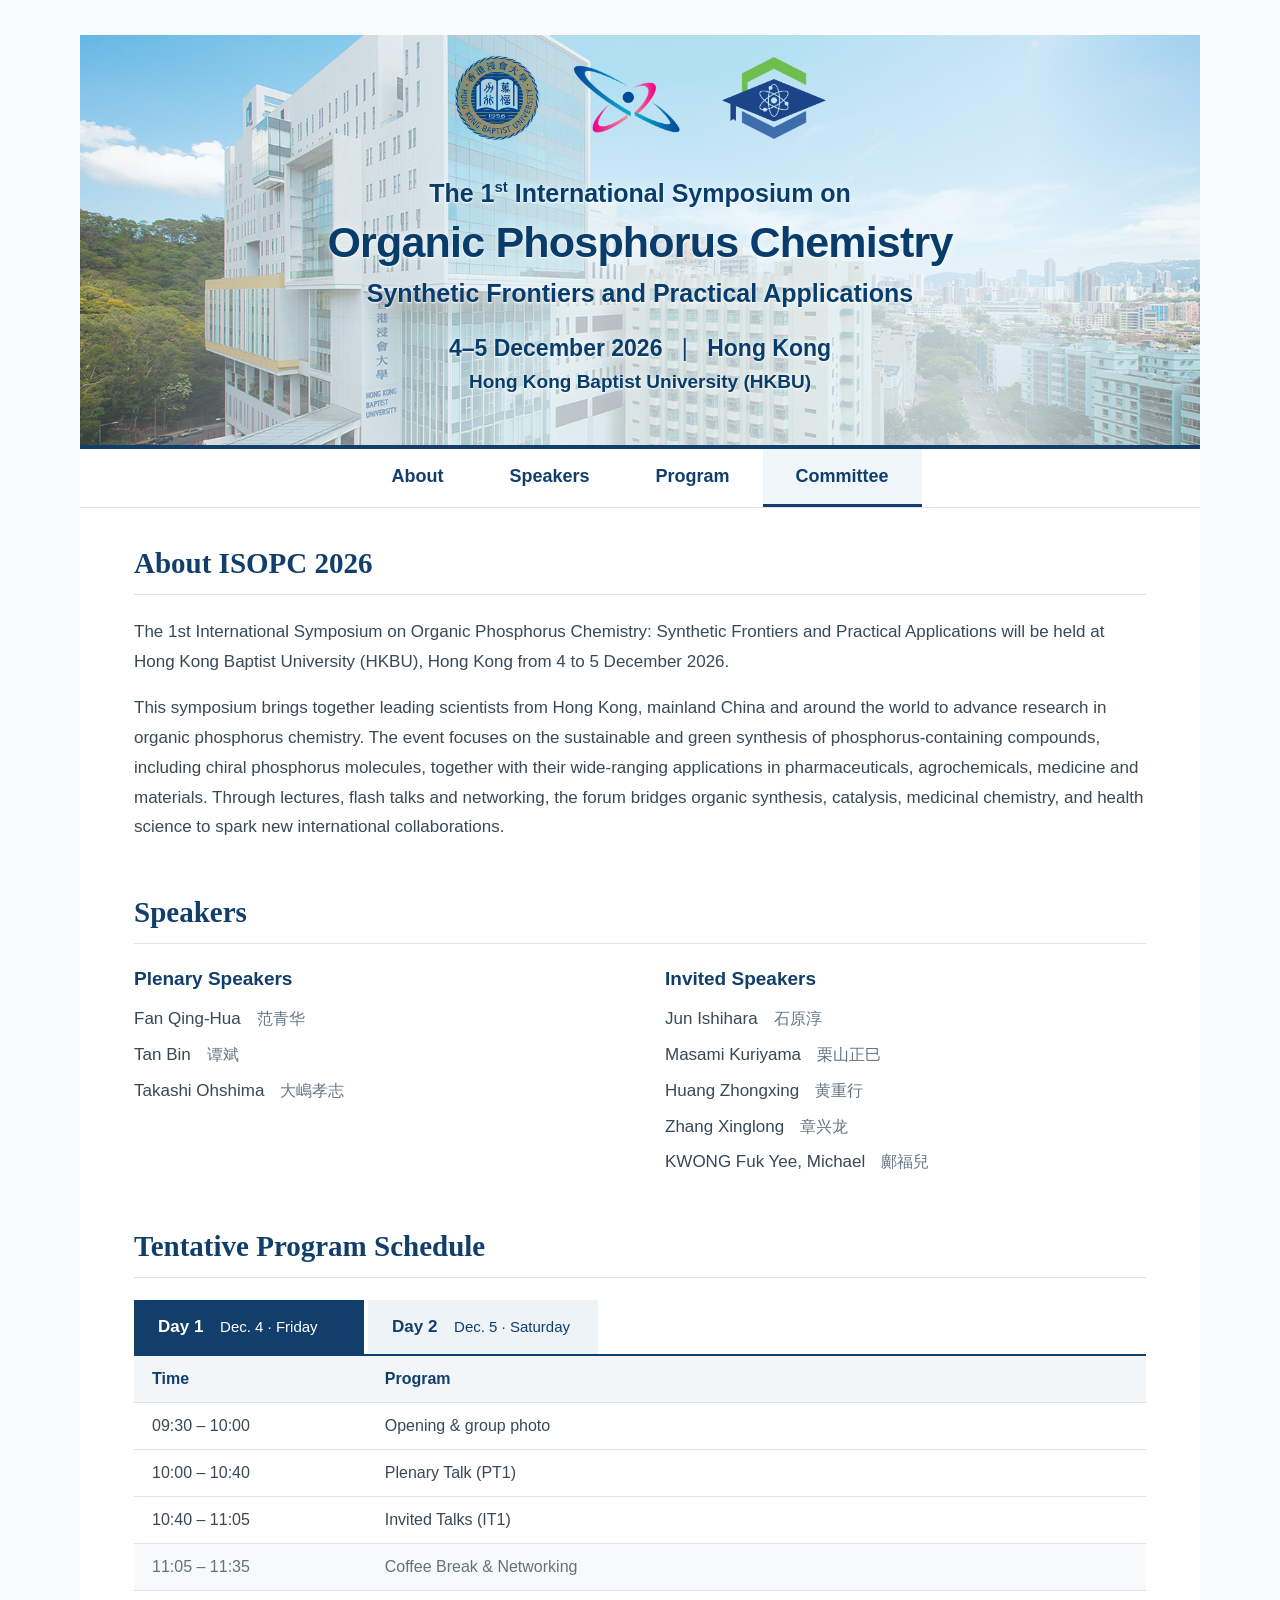
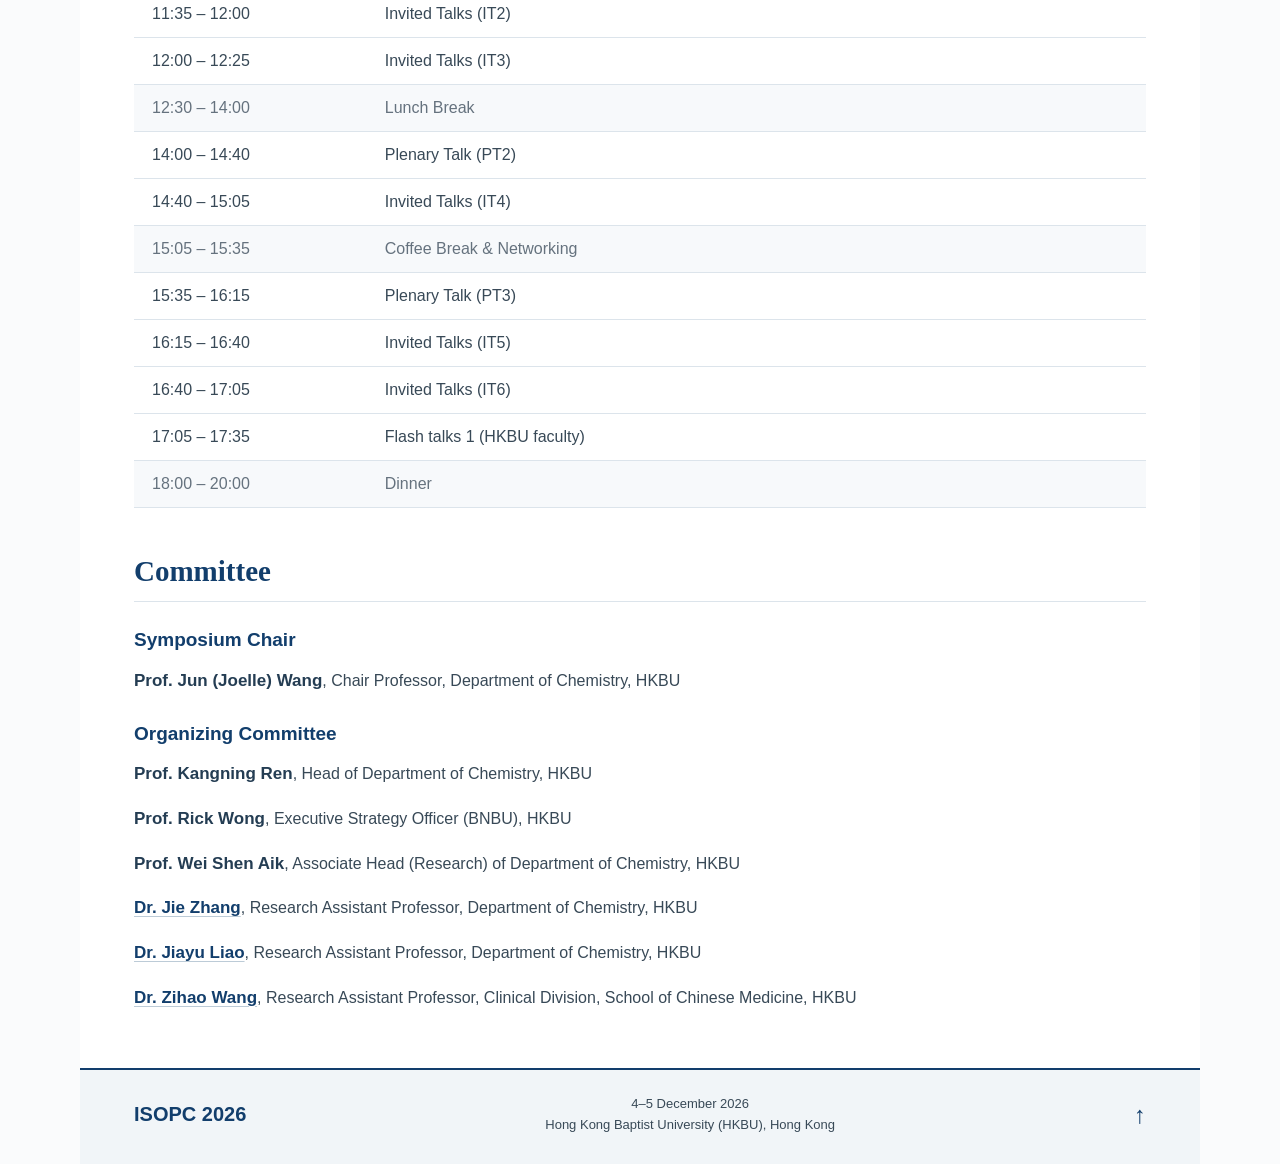
==== index.html @ 83abe743 "Standardize committee names to given-name-first order" ====
<!doctype html>
<html lang="en"><head><meta charset="utf-8"><meta name="viewport" content="width=device-width, initial-scale=1">
<title>ISOPC 2026 | Organic Phosphorus Chemistry</title>
<meta name="description" content="The 1st International Symposium on Organic Phosphorus Chemistry: Synthetic Frontiers and Practical Applications. 4–5 December 2026, Hong Kong Baptist University.">
<link rel="stylesheet" href="styles.css"><script src="script.js" defer></script></head>
<body><a class="skip" href="#main">Skip to content</a>
<header class="conference-header" id="top">
<div class="banner" aria-labelledby="conference-title">
<div class="banner-logos">
<a class="emblem" href="https://www.hkbu.edu.hk/" aria-label="Hong Kong Baptist University"><img src="hkbu-emblem.jpg" alt="Hong Kong Baptist University emblem" width="500" height="400"></a>
<a class="faculty-logo" href="https://www.fst.hkbu.edu.hk/"><img src="fst-logo.png" alt="Faculty of Science and Technology" width="1240" height="264"></a>
<a class="chemistry-logo" href="https://chem.hkbu.edu.hk/"><img src="chemistry-logo.png" alt="Department of Chemistry" width="1903" height="533"></a>
</div>
<div class="banner-copy"><p class="intro-title">The 1<sup>st</sup> International Symposium on</p>
<h1 id="conference-title">Organic Phosphorus Chemistry</h1>
<p class="subtitle">Synthetic Frontiers and Practical Applications</p>
<p class="banner-date">4–5 December 2026 <span aria-hidden="true">|</span> Hong Kong</p>
<p class="banner-venue">Hong Kong Baptist University (HKBU)</p></div>
</div>
<nav aria-label="Main navigation"><a href="#about" class="active">About</a><a href="#speakers">Speakers</a><a href="#program">Program</a><a href="#committee">Committee</a></nav>
</header><main id="main"><section class="section wrap about" id="about" aria-labelledby="about-title"><div class="section-heading"><h2 id="about-title">About ISOPC 2026</h2></div><div class="about-copy"><p>The 1st International Symposium on Organic Phosphorus Chemistry: Synthetic Frontiers and Practical Applications will be held at Hong Kong Baptist University (HKBU), Hong Kong from 4 to 5 December 2026.</p><p>This symposium brings together leading scientists from Hong Kong, mainland China and around the world to advance research in organic phosphorus chemistry. The event focuses on the sustainable and green synthesis of phosphorus-containing compounds, including chiral phosphorus molecules, together with their wide-ranging applications in pharmaceuticals, agrochemicals, medicine and materials. Through lectures, flash talks and networking, the forum bridges organic synthesis, catalysis, medicinal chemistry, and health science to spark new international collaborations.</p></div></section>
<div class="speakers-band"><section class="section wrap" id="speakers" aria-labelledby="speakers-title"><div class="section-heading"><h2 id="speakers-title">Speakers</h2></div><div class="speaker-groups"><div><h3>Plenary Speakers</h3><ul class="people"><li><span>Fan Qing-Hua</span><span lang="zh">范青华</span></li><li><span>Tan Bin</span><span lang="zh">谭斌</span></li><li><span>Takashi Ohshima</span><span lang="zh">大嶋孝志</span></li></ul></div><div><h3>Invited Speakers</h3><ul class="people"><li><span>Jun Ishihara</span><span lang="zh">石原淳</span></li><li><span>Masami Kuriyama</span><span lang="zh">栗山正巳</span></li><li><span>Huang Zhongxing</span><span lang="zh">黄重行</span></li><li><span>Zhang Xinglong</span><span lang="zh">章兴龙</span></li><li><span>KWONG Fuk Yee, Michael</span><span lang="zh">鄺福兒</span></li></ul></div></div></section></div>
<section class="section wrap program" id="program" aria-labelledby="program-title"><div class="section-heading"><h2 id="program-title">Tentative Program Schedule</h2></div><div class="schedule"><div class="day-tabs" role="tablist" aria-label="Program day"><button id="tab-day1" role="tab" aria-selected="true" aria-controls="day1" tabindex="0">Day 1 <span>Dec. 4 · Friday</span></button><button id="tab-day2" role="tab" aria-selected="false" aria-controls="day2" tabindex="-1">Day 2 <span>Dec. 5 · Saturday</span></button></div><div id="day1" class="day-panel" role="tabpanel" aria-labelledby="tab-day1" tabindex="0"><h3 class="print-day">Dec. 4 (Friday) Day 1</h3><table><caption class="sr-only">Dec. 4 (Friday) Day 1</caption><thead><tr><th scope="col">Time</th><th scope="col">Program</th></tr></thead><tbody><tr class=""><td>09:30 – 10:00</td><td>Opening &amp; group photo</td></tr><tr class=""><td>10:00 – 10:40</td><td>Plenary Talk (PT1)</td></tr><tr class=""><td>10:40 – 11:05</td><td>Invited Talks (IT1)</td></tr><tr class="break-row"><td>11:05 – 11:35</td><td>Coffee Break &amp; Networking</td></tr><tr class=""><td>11:35 – 12:00</td><td>Invited Talks (IT2)</td></tr><tr class=""><td>12:00 – 12:25</td><td>Invited Talks (IT3)</td></tr><tr class="break-row"><td>12:30 – 14:00</td><td>Lunch Break</td></tr><tr class=""><td>14:00 – 14:40</td><td>Plenary Talk (PT2)</td></tr><tr class=""><td>14:40 – 15:05</td><td>Invited Talks (IT4)</td></tr><tr class="break-row"><td>15:05 – 15:35</td><td>Coffee Break &amp; Networking</td></tr><tr class=""><td>15:35 – 16:15</td><td>Plenary Talk (PT3)</td></tr><tr class=""><td>16:15 – 16:40</td><td>Invited Talks (IT5)</td></tr><tr class=""><td>16:40 – 17:05</td><td>Invited Talks (IT6)</td></tr><tr class=""><td>17:05 – 17:35</td><td>Flash talks 1 (HKBU faculty)</td></tr><tr class="break-row"><td>18:00 – 20:00</td><td>Dinner</td></tr></tbody></table></div><div id="day2" class="day-panel" role="tabpanel" aria-labelledby="tab-day2" tabindex="0" hidden><h3 class="print-day">Dec. 5 (Saturday) Day 2</h3><table><caption class="sr-only">Dec. 5 (Saturday) Day 2</caption><thead><tr><th scope="col">Time</th><th scope="col">Program</th></tr></thead><tbody><tr class=""><td>09:30 – 10:10</td><td>Plenary Talk (PT4)</td></tr><tr class=""><td>10:10 – 10:50</td><td>Plenary Talk (PT5)</td></tr><tr class="break-row"><td>10:50 – 11:20</td><td>Coffee Break &amp; Networking</td></tr><tr class=""><td>11:20 – 11:45</td><td>Invited Talks (IT7)</td></tr><tr class=""><td>11:45 – 12:15</td><td>Flash talks 2 (HKBU Postdoc and RPG students)</td></tr><tr class="break-row"><td>12:30 – 14:00</td><td>Lunch Break</td></tr><tr class="break-row"><td>15:00 – 18:00</td><td>Sei Kung Excursion</td></tr><tr class="break-row"><td>18:00 – 20:00</td><td>Dinner</td></tr></tbody></table></div></div></section>
<section class="section wrap committee" id="committee" aria-labelledby="committee-title"><div class="section-heading"><h2 id="committee-title">Committee</h2></div><div class="committee-content"><h3>Symposium Chair</h3><div class="chair"><h4>Prof. Jun (Joelle) Wang</h4><p>Chair Professor, Department of Chemistry, HKBU</p></div><h3>Organizing Committee</h3><ul class="committee-list"><li><h4>Prof. Kangning Ren</h4><p>Head of Department of Chemistry, HKBU</p></li><li><h4>Prof. Rick Wong</h4><p>Executive Strategy Officer (BNBU), HKBU</p></li><li><h4>Prof. Wei Shen Aik</h4><p>Associate Head (Research) of Department of Chemistry, HKBU</p></li><li><h4><a href="https://chem.hkbu.edu.hk/people/faculty">Dr. Jie Zhang</a></h4><p>Research Assistant Professor, Department of Chemistry, HKBU</p></li>
<li><h4><a href="https://chem.hkbu.edu.hk/jiayu">Dr. Jiayu Liao</a></h4><p>Research Assistant Professor, Department of Chemistry, HKBU</p></li>
<li><h4><a href="https://scholars.hkbu.edu.hk/en/persons/zihao-wang/">Dr. Zihao Wang</a></h4><p>Research Assistant Professor, Clinical Division, School of Chinese Medicine, HKBU</p></li></ul></div></section></main>
<footer><div class="wrap footer-inner"><a href="#top">ISOPC <span>2026</span></a><p>4–5 December 2026<br>Hong Kong Baptist University (HKBU), Hong Kong</p><a class="back-top" href="#top" aria-label="Back to top">↑</a></div></footer></body></html>
---- styles.css ----
:root{--navy:#123e6c;--blue:#1e547e;--ink:#384957;--line:#dce4eb;--pale:#f1f6fa}*{box-sizing:border-box}html{scroll-behavior:smooth;scroll-padding-top:25px}body{margin:35px auto 0;max-width:1120px;background:#fafbfc;color:var(--ink);font:17px/1.75 Arial,"Helvetica Neue","PingFang SC",sans-serif}a{color:var(--navy);text-decoration:none}a:hover{text-decoration:underline}a:focus-visible,button:focus-visible{outline:3px solid #c29437;outline-offset:5px}.skip{position:absolute;left:20px;top:-80px;background:white;padding:10px;z-index:5}.skip:focus{top:10px}.conference-header{background:white}.banner{position:relative;isolation:isolate;min-height:410px;overflow:hidden;background:#a7cfe6 url('hkbu-banner-background.png') center 36%/cover no-repeat}.banner:before{content:"";position:absolute;inset:0;z-index:-1;background:linear-gradient(90deg,rgba(233,246,253,.18),rgba(236,247,252,.75) 42%,rgba(233,246,253,.78) 85%,rgba(233,246,253,.4))}.banner-logos{display:flex;align-items:center;justify-content:center;gap:38px;min-height:112px;width:max-content;max-width:95%;margin:0 auto;background:rgba(255,255,255,.9);padding:8px 34px 8px 15px}.banner-logos a{display:block}.banner-logos img{display:block;width:100%;height:auto}.emblem{width:112px}.emblem img{mix-blend-mode:multiply}.faculty-logo{width:273px}.chemistry-logo{width:244px}.banner-copy{text-align:center;padding:30px 24px 26px;color:#073c6b;text-shadow:0 1px 2px #fff,0 0 12px rgba(255,255,255,.75)}.intro-title{font-size:25px;font-weight:600;line-height:1.3;margin:0 0 7px}h1{font-size:43px;line-height:1.18;letter-spacing:-.8px;margin:0 0 10px;font-weight:750}.subtitle{font-size:25px;font-weight:600;line-height:1.3;margin:0 0 22px}.banner-date{font-size:23px;font-weight:700;margin:0;line-height:1.4}.banner-date span{padding:0 13px;font-weight:400}.banner-venue{font-size:19px;font-weight:600;margin:5px 0 0;line-height:1.4}nav{display:flex;justify-content:center;border-top:4px solid var(--navy);border-bottom:1px solid var(--line);gap:0;padding:0 25px}nav a{padding:15px 33px;font-size:18px;font-weight:600;line-height:1.4;border-bottom:3px solid transparent}nav a.active{color:#123e6c;border-bottom-color:#123e6c;background:#f1f6fa}nav a:hover{background:#f1f6fa;text-decoration:none}main{background:#fff;padding:2px 54px 40px}.section{padding-top:35px;scroll-margin-top:15px}.section+.section,.speakers-band+.section{margin-top:10px}h2{font-family:Georgia,"Times New Roman",serif;color:var(--navy);font-size:29px;font-weight:600;line-height:1.3;margin:0 0 22px;padding-bottom:11px;border-bottom:1px solid var(--line)}h3{color:var(--navy);font-size:19px;line-height:1.4;margin:21px 0 12px}p{margin:0 0 17px}.about-copy p{text-align:left}.speaker-groups{display:grid;grid-template-columns:1fr 1fr;gap:50px}.speaker-groups h3{margin-top:0}.people{padding:0;margin:0;list-style:none}.people li{display:flex;gap:16px;align-items:baseline;margin-bottom:6px}.people [lang=zh]{color:#657787;font-size:16px}.day-tabs{display:flex;border-bottom:2px solid var(--navy);gap:4px;margin-top:4px}.day-tabs button{font:inherit;cursor:pointer;color:var(--navy);border:0;background:#eef3f7;padding:12px 24px;font-weight:700;min-width:230px;text-align:left}.day-tabs button span{font-size:15px;font-weight:400;margin-left:12px}.day-tabs button[aria-selected=true]{color:white;background:var(--navy)}table{width:100%;border-collapse:collapse;line-height:1.5;font-size:16px}th{text-align:left;color:var(--navy);background:#f2f6f9;font-weight:600}th,td{padding:11px 18px;border-bottom:1px solid var(--line);vertical-align:top}td:first-child,th:first-child{width:23%;white-space:nowrap;font-variant-numeric:tabular-nums}.break-row{background:#f7f9fb;color:#65727e}.print-day{display:none}.committee-content h3{margin-top:25px}.committee-list{list-style:none;padding:0;margin:0}.committee-list li,.chair{margin-bottom:15px}h4{display:inline;font-size:17px;color:#243d53;font-weight:700;margin:0}.committee-list p,.chair p{display:inline;margin:0;font-size:16px}.committee-list p:before,.chair p:before{content:", "}.committee-list h4 a{text-decoration:underline;text-decoration-color:#bccbd7;text-underline-offset:3px}footer{border-top:2px solid var(--navy);background:#f1f5f8;padding:24px 54px 28px}.footer-inner{display:flex;justify-content:space-between;align-items:center;gap:20px}.footer-inner>a:first-child{font-size:20px;font-weight:700}.footer-inner p{font-size:13px;line-height:1.6;margin:0;text-align:center}.back-top{font-size:24px}.sr-only{position:absolute;width:1px;height:1px;margin:-1px;overflow:hidden;clip:rect(0,0,0,0);white-space:nowrap}[hidden]{display:none!important}
@media(max-width:850px){body{margin:0 auto}.banner{min-height:380px}.banner-logos{gap:22px;padding:8px 22px;min-height:90px}.emblem{width:90px}.faculty-logo{width:225px}.chemistry-logo{width:195px}.intro-title{font-size:22px}h1{font-size:36px}.subtitle{font-size:22px}main{padding:2px 30px 35px}.speaker-groups{gap:25px}nav a{padding:15px 23px}.people li{gap:10px}.committee-list p,.chair p{display:block}.committee-list p:before,.chair p:before{content:none}}
@media(max-width:540px){body{font-size:16px}.banner{min-height:405px;background-position:36% 36%}.banner:before{background:rgba(233,246,253,.72)}.banner-logos{max-width:100%;width:100%;gap:15px;min-height:82px;padding:6px 14px}.emblem{width:74px;flex-shrink:0}.faculty-logo{width:142px}.chemistry-logo{width:125px}.banner-copy{padding:26px 20px}.intro-title{font-size:18px;max-width:290px;margin:0 auto 12px}h1{font-size:33px;letter-spacing:-.6px;margin-bottom:13px}.subtitle{font-size:19px;margin-bottom:22px;line-height:1.4}.banner-date{font-size:18px}.banner-date span{padding:0 5px}.banner-venue{font-size:15px;margin-top:8px}nav{padding:0;justify-content:space-around}nav a{font-size:14px;padding:14px 8px}main{padding:0 22px 28px}.section{padding-top:28px}h2{font-size:25px;margin-bottom:18px}h3{font-size:18px}.speaker-groups{display:block}.speaker-groups>div+div{margin-top:24px}.people li{gap:14px}.day-tabs button{min-width:0;width:50%;padding:10px 13px}.day-tabs button span{display:block;margin:2px 0 0;font-size:13px}th,td{padding:10px 9px}table{font-size:14px}td:first-child,th:first-child{width:36%;font-size:13px}.committee-list p,.chair p{font-size:15px}.committee-list li{margin-bottom:17px}footer{padding:22px}.footer-inner{flex-wrap:wrap;gap:10px}.footer-inner p{order:3;width:100%;text-align:left}}
@media(prefers-reduced-motion:reduce){html{scroll-behavior:auto}}@media print{body{margin:0;max-width:none;background:white;font-size:11pt}nav,.day-tabs,.back-top{display:none}.banner{min-height:250px;print-color-adjust:exact;-webkit-print-color-adjust:exact}.banner-logos{min-height:70px}main{padding:0}.section{break-inside:avoid}.program{break-inside:auto}.day-panel[hidden]{display:block!important}.print-day{display:block}tr{break-inside:avoid}h1{font-size:30px}.banner-copy{padding:15px}.subtitle{margin-bottom:12px}footer{padding:10px}}
/* Keep the official emblem image intact while masking its surrounding canvas. */
.emblem img{clip-path:circle(31% at 50% 50%)}
/* Compact symbol-only presentation; original official asset files are preserved. */
.banner-logos{background:none;gap:34px;min-height:112px;max-width:100%;padding:20px 20px 6px;align-items:center}
.banner-logos a{position:relative;overflow:hidden;flex:none;height:86px}
.banner-logos img{position:absolute;max-width:none;display:block}
.banner-logos .emblem{width:86px}
.banner-logos .emblem img{width:152px;height:auto;left:-33px;top:-18px;clip-path:circle(31% at 50% 50%);mix-blend-mode:multiply}
.banner-logos .faculty-logo{width:114px}
.banner-logos .faculty-logo img{height:92px;width:auto;left:0;top:-4px}
.banner-logos .chemistry-logo{width:104px}
.banner-logos .chemistry-logo img{height:82px;width:auto;left:0;top:2px}
@media(max-width:540px){.banner-logos{width:max-content;gap:25px;min-height:101px;padding:14px 12px 0}.banner-logos a{height:76px}.banner-logos .emblem{width:76px}.banner-logos .emblem img{width:135px;left:-29.5px;top:-16px}.banner-logos .faculty-logo{width:101px}.banner-logos .faculty-logo img{height:81px;top:-3px}.banner-logos .chemistry-logo{width:92px}.banner-logos .chemistry-logo img{height:73px;top:1px}}

.intro-title sup{font-size:.6em;line-height:0;vertical-align:super;position:relative;top:-.04em}
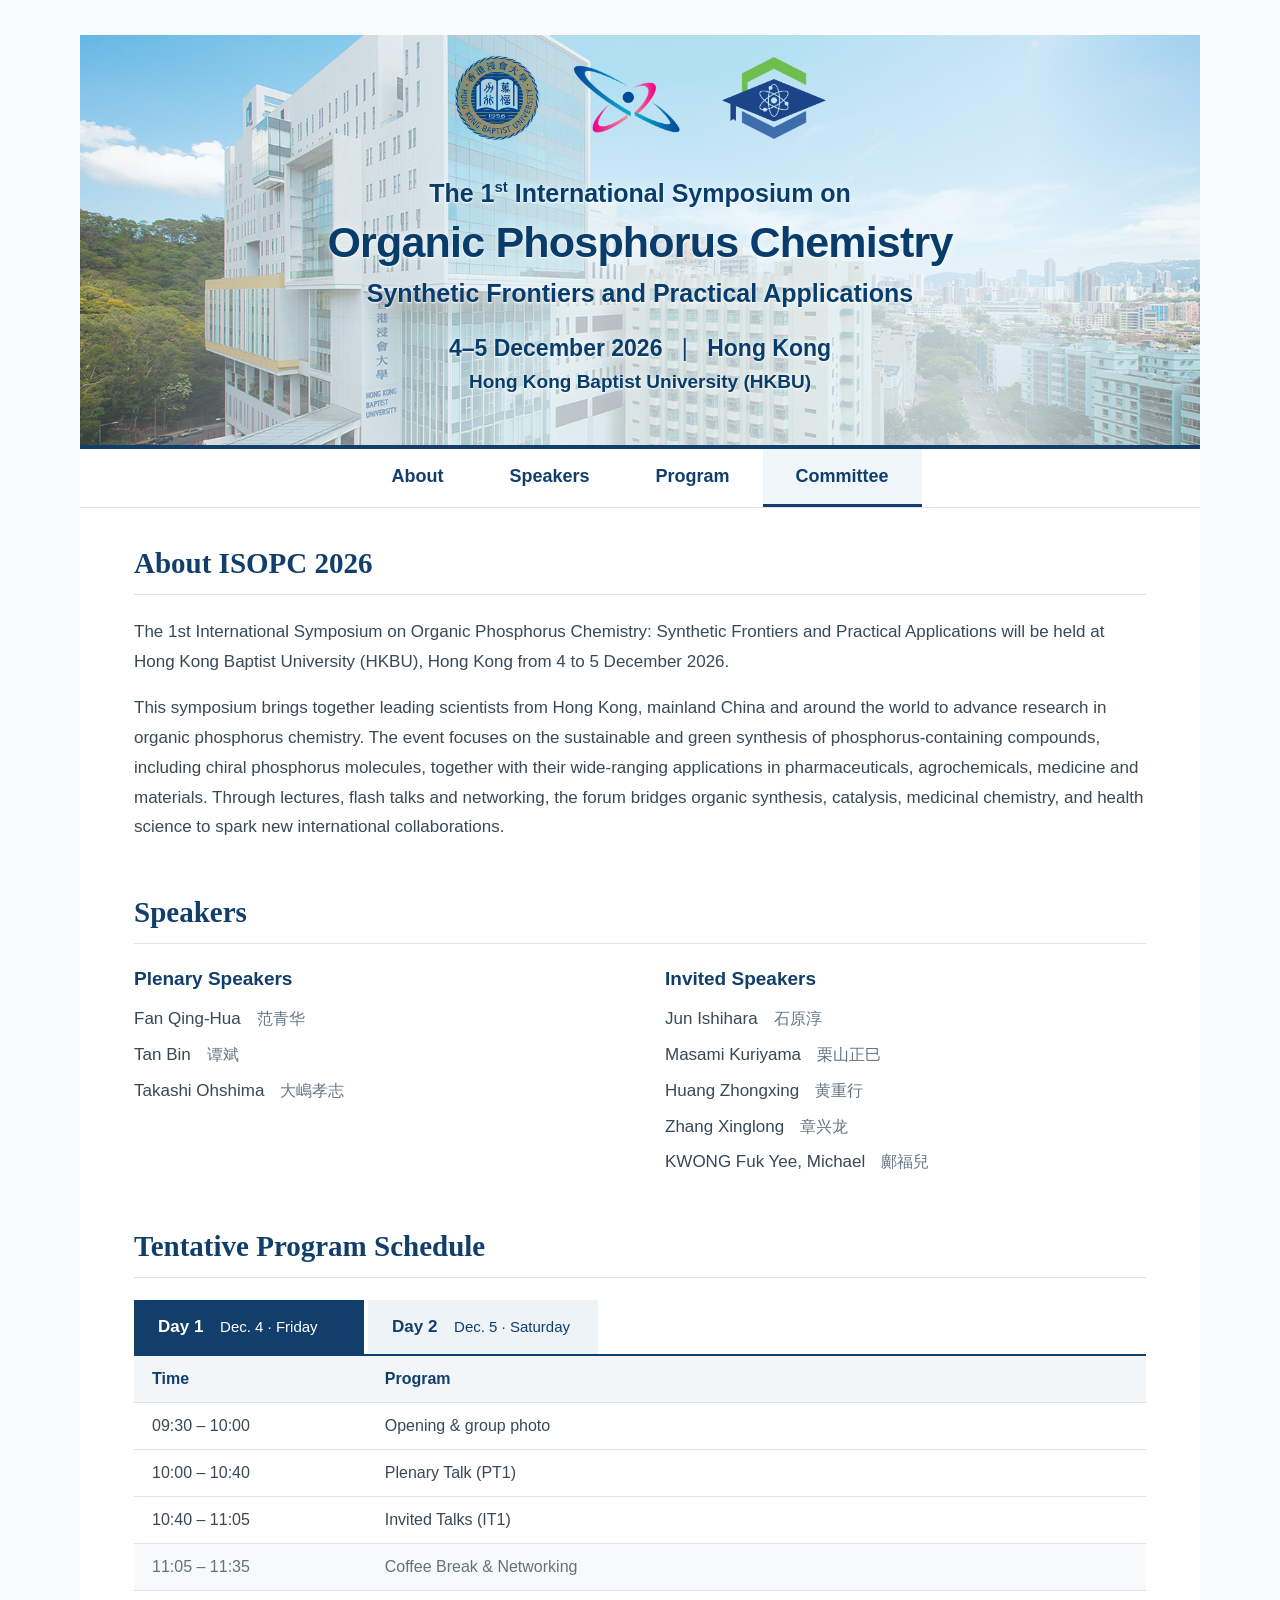
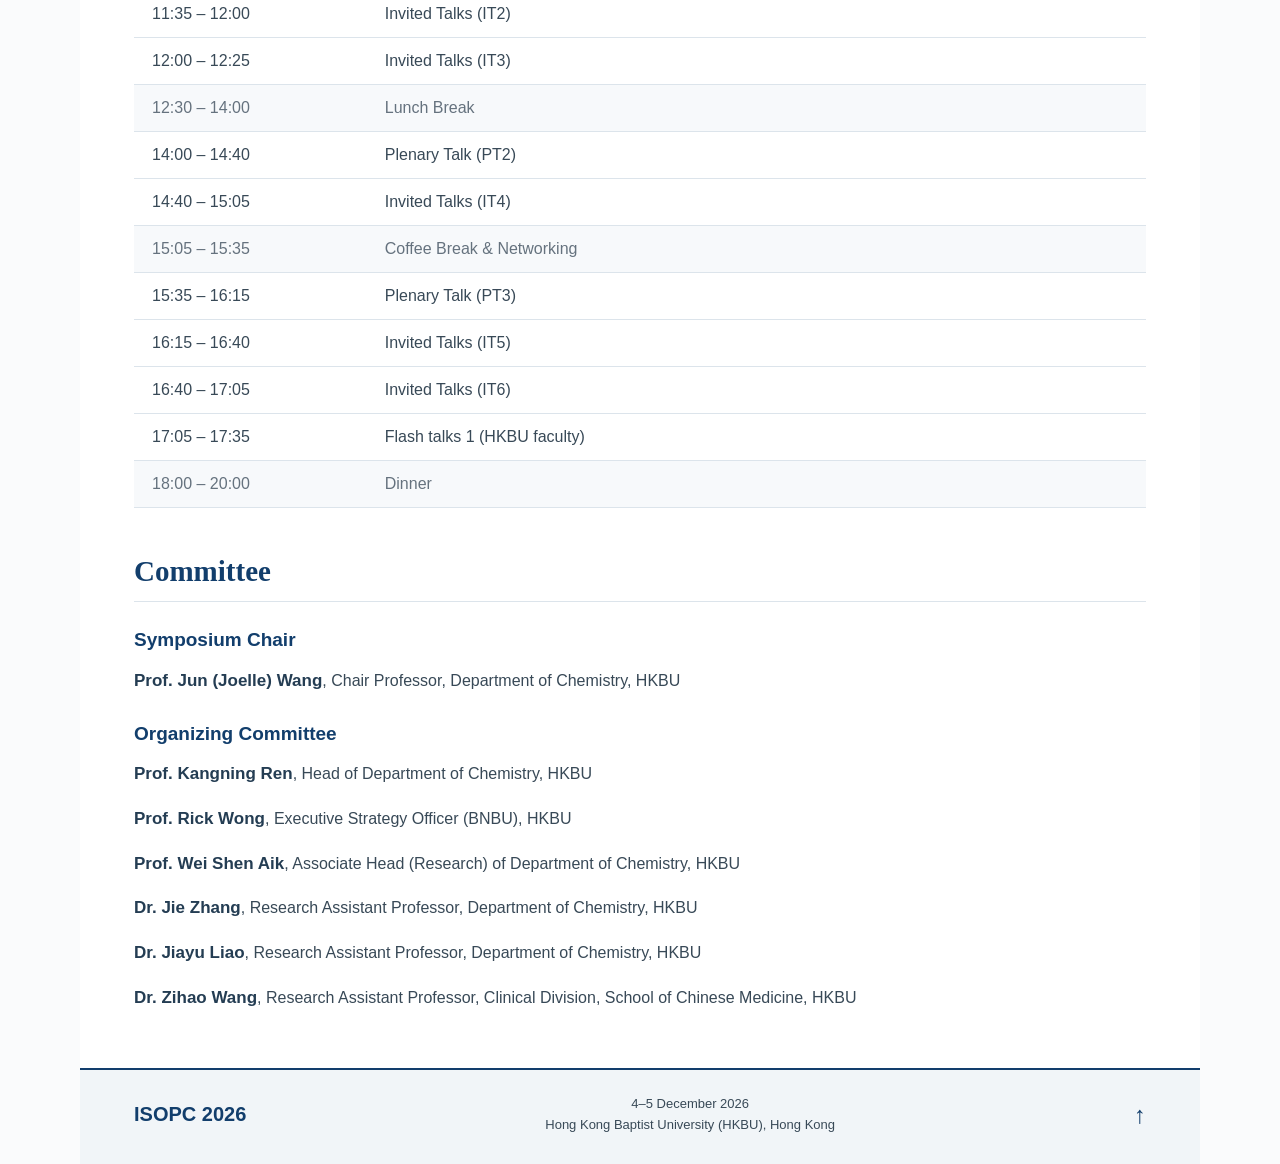
==== commit a10803eb: "Remove links from committee member names" ====
--- a/index.html
+++ b/index.html
@@ -21,7 +21,7 @@
 </header><main id="main"><section class="section wrap about" id="about" aria-labelledby="about-title"><div class="section-heading"><h2 id="about-title">About ISOPC 2026</h2></div><div class="about-copy"><p>The 1st International Symposium on Organic Phosphorus Chemistry: Synthetic Frontiers and Practical Applications will be held at Hong Kong Baptist University (HKBU), Hong Kong from 4 to 5 December 2026.</p><p>This symposium brings together leading scientists from Hong Kong, mainland China and around the world to advance research in organic phosphorus chemistry. The event focuses on the sustainable and green synthesis of phosphorus-containing compounds, including chiral phosphorus molecules, together with their wide-ranging applications in pharmaceuticals, agrochemicals, medicine and materials. Through lectures, flash talks and networking, the forum bridges organic synthesis, catalysis, medicinal chemistry, and health science to spark new international collaborations.</p></div></section>
 <div class="speakers-band"><section class="section wrap" id="speakers" aria-labelledby="speakers-title"><div class="section-heading"><h2 id="speakers-title">Speakers</h2></div><div class="speaker-groups"><div><h3>Plenary Speakers</h3><ul class="people"><li><span>Fan Qing-Hua</span><span lang="zh">范青华</span></li><li><span>Tan Bin</span><span lang="zh">谭斌</span></li><li><span>Takashi Ohshima</span><span lang="zh">大嶋孝志</span></li></ul></div><div><h3>Invited Speakers</h3><ul class="people"><li><span>Jun Ishihara</span><span lang="zh">石原淳</span></li><li><span>Masami Kuriyama</span><span lang="zh">栗山正巳</span></li><li><span>Huang Zhongxing</span><span lang="zh">黄重行</span></li><li><span>Zhang Xinglong</span><span lang="zh">章兴龙</span></li><li><span>KWONG Fuk Yee, Michael</span><span lang="zh">鄺福兒</span></li></ul></div></div></section></div>
 <section class="section wrap program" id="program" aria-labelledby="program-title"><div class="section-heading"><h2 id="program-title">Tentative Program Schedule</h2></div><div class="schedule"><div class="day-tabs" role="tablist" aria-label="Program day"><button id="tab-day1" role="tab" aria-selected="true" aria-controls="day1" tabindex="0">Day 1 <span>Dec. 4 · Friday</span></button><button id="tab-day2" role="tab" aria-selected="false" aria-controls="day2" tabindex="-1">Day 2 <span>Dec. 5 · Saturday</span></button></div><div id="day1" class="day-panel" role="tabpanel" aria-labelledby="tab-day1" tabindex="0"><h3 class="print-day">Dec. 4 (Friday) Day 1</h3><table><caption class="sr-only">Dec. 4 (Friday) Day 1</caption><thead><tr><th scope="col">Time</th><th scope="col">Program</th></tr></thead><tbody><tr class=""><td>09:30 – 10:00</td><td>Opening &amp; group photo</td></tr><tr class=""><td>10:00 – 10:40</td><td>Plenary Talk (PT1)</td></tr><tr class=""><td>10:40 – 11:05</td><td>Invited Talks (IT1)</td></tr><tr class="break-row"><td>11:05 – 11:35</td><td>Coffee Break &amp; Networking</td></tr><tr class=""><td>11:35 – 12:00</td><td>Invited Talks (IT2)</td></tr><tr class=""><td>12:00 – 12:25</td><td>Invited Talks (IT3)</td></tr><tr class="break-row"><td>12:30 – 14:00</td><td>Lunch Break</td></tr><tr class=""><td>14:00 – 14:40</td><td>Plenary Talk (PT2)</td></tr><tr class=""><td>14:40 – 15:05</td><td>Invited Talks (IT4)</td></tr><tr class="break-row"><td>15:05 – 15:35</td><td>Coffee Break &amp; Networking</td></tr><tr class=""><td>15:35 – 16:15</td><td>Plenary Talk (PT3)</td></tr><tr class=""><td>16:15 – 16:40</td><td>Invited Talks (IT5)</td></tr><tr class=""><td>16:40 – 17:05</td><td>Invited Talks (IT6)</td></tr><tr class=""><td>17:05 – 17:35</td><td>Flash talks 1 (HKBU faculty)</td></tr><tr class="break-row"><td>18:00 – 20:00</td><td>Dinner</td></tr></tbody></table></div><div id="day2" class="day-panel" role="tabpanel" aria-labelledby="tab-day2" tabindex="0" hidden><h3 class="print-day">Dec. 5 (Saturday) Day 2</h3><table><caption class="sr-only">Dec. 5 (Saturday) Day 2</caption><thead><tr><th scope="col">Time</th><th scope="col">Program</th></tr></thead><tbody><tr class=""><td>09:30 – 10:10</td><td>Plenary Talk (PT4)</td></tr><tr class=""><td>10:10 – 10:50</td><td>Plenary Talk (PT5)</td></tr><tr class="break-row"><td>10:50 – 11:20</td><td>Coffee Break &amp; Networking</td></tr><tr class=""><td>11:20 – 11:45</td><td>Invited Talks (IT7)</td></tr><tr class=""><td>11:45 – 12:15</td><td>Flash talks 2 (HKBU Postdoc and RPG students)</td></tr><tr class="break-row"><td>12:30 – 14:00</td><td>Lunch Break</td></tr><tr class="break-row"><td>15:00 – 18:00</td><td>Sei Kung Excursion</td></tr><tr class="break-row"><td>18:00 – 20:00</td><td>Dinner</td></tr></tbody></table></div></div></section>
-<section class="section wrap committee" id="committee" aria-labelledby="committee-title"><div class="section-heading"><h2 id="committee-title">Committee</h2></div><div class="committee-content"><h3>Symposium Chair</h3><div class="chair"><h4>Prof. Jun (Joelle) Wang</h4><p>Chair Professor, Department of Chemistry, HKBU</p></div><h3>Organizing Committee</h3><ul class="committee-list"><li><h4>Prof. Kangning Ren</h4><p>Head of Department of Chemistry, HKBU</p></li><li><h4>Prof. Rick Wong</h4><p>Executive Strategy Officer (BNBU), HKBU</p></li><li><h4>Prof. Wei Shen Aik</h4><p>Associate Head (Research) of Department of Chemistry, HKBU</p></li><li><h4><a href="https://chem.hkbu.edu.hk/people/faculty">Dr. Jie Zhang</a></h4><p>Research Assistant Professor, Department of Chemistry, HKBU</p></li>
-<li><h4><a href="https://chem.hkbu.edu.hk/jiayu">Dr. Jiayu Liao</a></h4><p>Research Assistant Professor, Department of Chemistry, HKBU</p></li>
-<li><h4><a href="https://scholars.hkbu.edu.hk/en/persons/zihao-wang/">Dr. Zihao Wang</a></h4><p>Research Assistant Professor, Clinical Division, School of Chinese Medicine, HKBU</p></li></ul></div></section></main>
+<section class="section wrap committee" id="committee" aria-labelledby="committee-title"><div class="section-heading"><h2 id="committee-title">Committee</h2></div><div class="committee-content"><h3>Symposium Chair</h3><div class="chair"><h4>Prof. Jun (Joelle) Wang</h4><p>Chair Professor, Department of Chemistry, HKBU</p></div><h3>Organizing Committee</h3><ul class="committee-list"><li><h4>Prof. Kangning Ren</h4><p>Head of Department of Chemistry, HKBU</p></li><li><h4>Prof. Rick Wong</h4><p>Executive Strategy Officer (BNBU), HKBU</p></li><li><h4>Prof. Wei Shen Aik</h4><p>Associate Head (Research) of Department of Chemistry, HKBU</p></li><li><h4>Dr. Jie Zhang</h4><p>Research Assistant Professor, Department of Chemistry, HKBU</p></li>
+<li><h4>Dr. Jiayu Liao</h4><p>Research Assistant Professor, Department of Chemistry, HKBU</p></li>
+<li><h4>Dr. Zihao Wang</h4><p>Research Assistant Professor, Clinical Division, School of Chinese Medicine, HKBU</p></li></ul></div></section></main>
 <footer><div class="wrap footer-inner"><a href="#top">ISOPC <span>2026</span></a><p>4–5 December 2026<br>Hong Kong Baptist University (HKBU), Hong Kong</p><a class="back-top" href="#top" aria-label="Back to top">↑</a></div></footer></body></html>
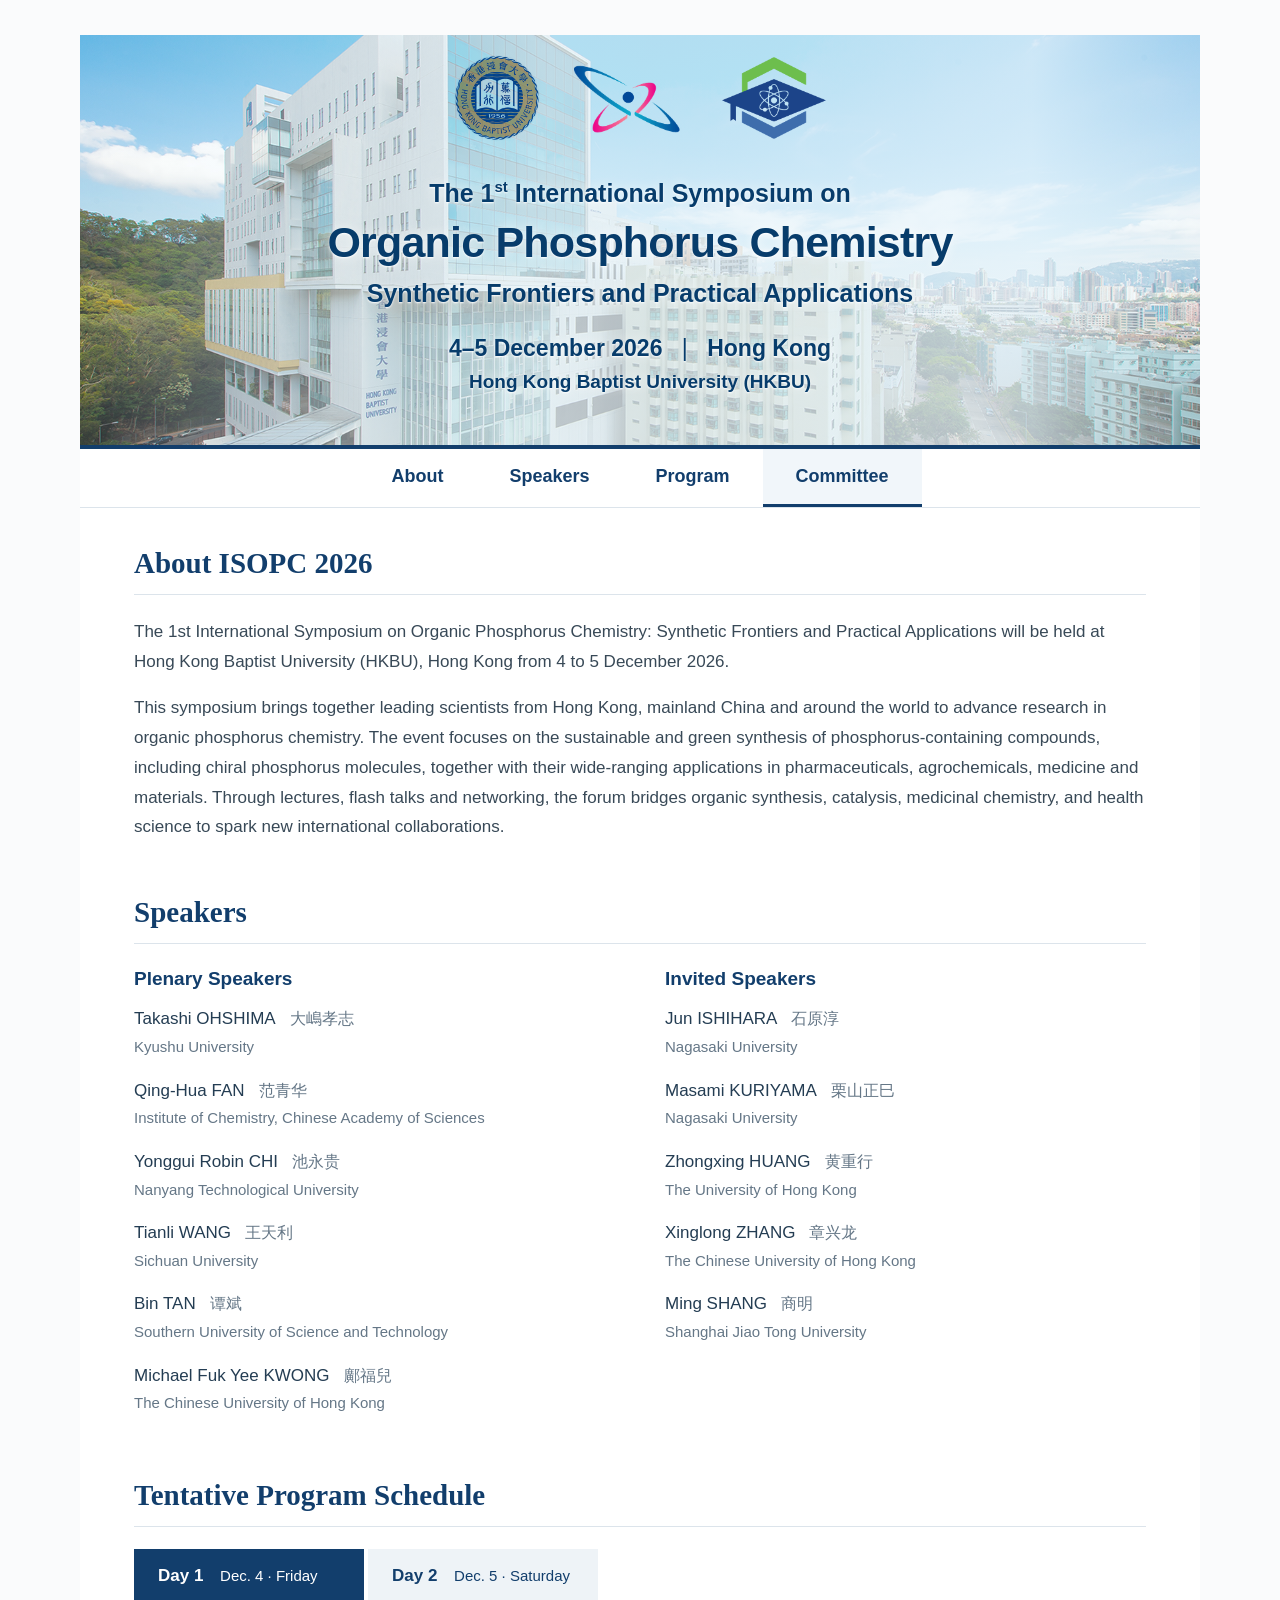
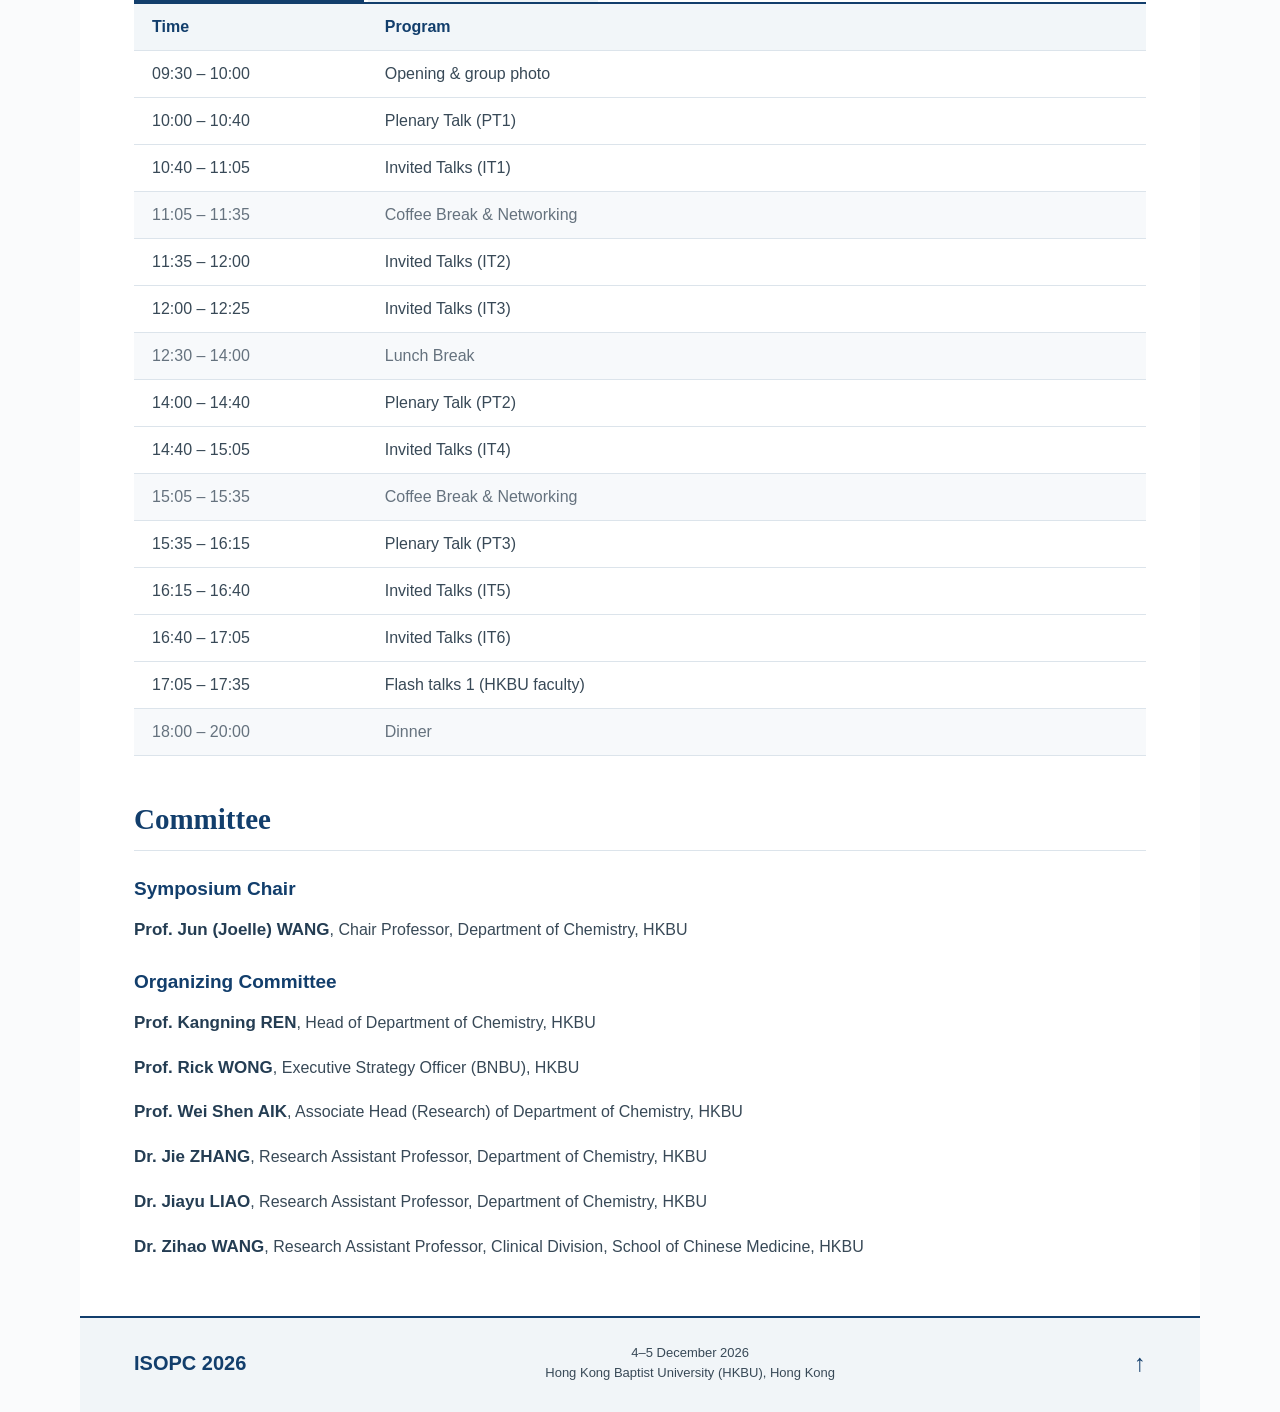
==== commit c0ec57e1: "Update speakers, affiliations and surname formatting Update to six plenary and five invited speakers" ====
--- a/index.html
+++ b/index.html
@@ -19,9 +19,22 @@
 </div>
 <nav aria-label="Main navigation"><a href="#about" class="active">About</a><a href="#speakers">Speakers</a><a href="#program">Program</a><a href="#committee">Committee</a></nav>
 </header><main id="main"><section class="section wrap about" id="about" aria-labelledby="about-title"><div class="section-heading"><h2 id="about-title">About ISOPC 2026</h2></div><div class="about-copy"><p>The 1st International Symposium on Organic Phosphorus Chemistry: Synthetic Frontiers and Practical Applications will be held at Hong Kong Baptist University (HKBU), Hong Kong from 4 to 5 December 2026.</p><p>This symposium brings together leading scientists from Hong Kong, mainland China and around the world to advance research in organic phosphorus chemistry. The event focuses on the sustainable and green synthesis of phosphorus-containing compounds, including chiral phosphorus molecules, together with their wide-ranging applications in pharmaceuticals, agrochemicals, medicine and materials. Through lectures, flash talks and networking, the forum bridges organic synthesis, catalysis, medicinal chemistry, and health science to spark new international collaborations.</p></div></section>
-<div class="speakers-band"><section class="section wrap" id="speakers" aria-labelledby="speakers-title"><div class="section-heading"><h2 id="speakers-title">Speakers</h2></div><div class="speaker-groups"><div><h3>Plenary Speakers</h3><ul class="people"><li><span>Fan Qing-Hua</span><span lang="zh">范青华</span></li><li><span>Tan Bin</span><span lang="zh">谭斌</span></li><li><span>Takashi Ohshima</span><span lang="zh">大嶋孝志</span></li></ul></div><div><h3>Invited Speakers</h3><ul class="people"><li><span>Jun Ishihara</span><span lang="zh">石原淳</span></li><li><span>Masami Kuriyama</span><span lang="zh">栗山正巳</span></li><li><span>Huang Zhongxing</span><span lang="zh">黄重行</span></li><li><span>Zhang Xinglong</span><span lang="zh">章兴龙</span></li><li><span>KWONG Fuk Yee, Michael</span><span lang="zh">鄺福兒</span></li></ul></div></div></section></div>
+<div class="speakers-band"><section class="section wrap" id="speakers" aria-labelledby="speakers-title"><div class="section-heading"><h2 id="speakers-title">Speakers</h2></div><div class="speaker-groups"><div><h3>Plenary Speakers</h3><ul class="people">
+<li><div class="speaker-name"><span>Takashi OHSHIMA</span><span lang="zh">大嶋孝志</span></div><p class="speaker-affiliation">Kyushu University</p></li>
+<li><div class="speaker-name"><span>Qing-Hua FAN</span><span lang="zh">范青华</span></div><p class="speaker-affiliation">Institute of Chemistry, Chinese Academy of Sciences</p></li>
+<li><div class="speaker-name"><span>Yonggui Robin CHI</span><span lang="zh">池永贵</span></div><p class="speaker-affiliation">Nanyang Technological University</p></li>
+<li><div class="speaker-name"><span>Tianli WANG</span><span lang="zh">王天利</span></div><p class="speaker-affiliation">Sichuan University</p></li>
+<li><div class="speaker-name"><span>Bin TAN</span><span lang="zh">谭斌</span></div><p class="speaker-affiliation">Southern University of Science and Technology</p></li>
+<li><div class="speaker-name"><span>Michael Fuk Yee KWONG</span><span lang="zh">鄺福兒</span></div><p class="speaker-affiliation">The Chinese University of Hong Kong</p></li>
+</ul></div><div><h3>Invited Speakers</h3><ul class="people">
+<li><div class="speaker-name"><span>Jun ISHIHARA</span><span lang="zh">石原淳</span></div><p class="speaker-affiliation">Nagasaki University</p></li>
+<li><div class="speaker-name"><span>Masami KURIYAMA</span><span lang="zh">栗山正巳</span></div><p class="speaker-affiliation">Nagasaki University</p></li>
+<li><div class="speaker-name"><span>Zhongxing HUANG</span><span lang="zh">黄重行</span></div><p class="speaker-affiliation">The University of Hong Kong</p></li>
+<li><div class="speaker-name"><span>Xinglong ZHANG</span><span lang="zh">章兴龙</span></div><p class="speaker-affiliation">The Chinese University of Hong Kong</p></li>
+<li><div class="speaker-name"><span>Ming SHANG</span><span lang="zh">商明</span></div><p class="speaker-affiliation">Shanghai Jiao Tong University</p></li>
+</ul></div></div></section></div>
 <section class="section wrap program" id="program" aria-labelledby="program-title"><div class="section-heading"><h2 id="program-title">Tentative Program Schedule</h2></div><div class="schedule"><div class="day-tabs" role="tablist" aria-label="Program day"><button id="tab-day1" role="tab" aria-selected="true" aria-controls="day1" tabindex="0">Day 1 <span>Dec. 4 · Friday</span></button><button id="tab-day2" role="tab" aria-selected="false" aria-controls="day2" tabindex="-1">Day 2 <span>Dec. 5 · Saturday</span></button></div><div id="day1" class="day-panel" role="tabpanel" aria-labelledby="tab-day1" tabindex="0"><h3 class="print-day">Dec. 4 (Friday) Day 1</h3><table><caption class="sr-only">Dec. 4 (Friday) Day 1</caption><thead><tr><th scope="col">Time</th><th scope="col">Program</th></tr></thead><tbody><tr class=""><td>09:30 – 10:00</td><td>Opening &amp; group photo</td></tr><tr class=""><td>10:00 – 10:40</td><td>Plenary Talk (PT1)</td></tr><tr class=""><td>10:40 – 11:05</td><td>Invited Talks (IT1)</td></tr><tr class="break-row"><td>11:05 – 11:35</td><td>Coffee Break &amp; Networking</td></tr><tr class=""><td>11:35 – 12:00</td><td>Invited Talks (IT2)</td></tr><tr class=""><td>12:00 – 12:25</td><td>Invited Talks (IT3)</td></tr><tr class="break-row"><td>12:30 – 14:00</td><td>Lunch Break</td></tr><tr class=""><td>14:00 – 14:40</td><td>Plenary Talk (PT2)</td></tr><tr class=""><td>14:40 – 15:05</td><td>Invited Talks (IT4)</td></tr><tr class="break-row"><td>15:05 – 15:35</td><td>Coffee Break &amp; Networking</td></tr><tr class=""><td>15:35 – 16:15</td><td>Plenary Talk (PT3)</td></tr><tr class=""><td>16:15 – 16:40</td><td>Invited Talks (IT5)</td></tr><tr class=""><td>16:40 – 17:05</td><td>Invited Talks (IT6)</td></tr><tr class=""><td>17:05 – 17:35</td><td>Flash talks 1 (HKBU faculty)</td></tr><tr class="break-row"><td>18:00 – 20:00</td><td>Dinner</td></tr></tbody></table></div><div id="day2" class="day-panel" role="tabpanel" aria-labelledby="tab-day2" tabindex="0" hidden><h3 class="print-day">Dec. 5 (Saturday) Day 2</h3><table><caption class="sr-only">Dec. 5 (Saturday) Day 2</caption><thead><tr><th scope="col">Time</th><th scope="col">Program</th></tr></thead><tbody><tr class=""><td>09:30 – 10:10</td><td>Plenary Talk (PT4)</td></tr><tr class=""><td>10:10 – 10:50</td><td>Plenary Talk (PT5)</td></tr><tr class="break-row"><td>10:50 – 11:20</td><td>Coffee Break &amp; Networking</td></tr><tr class=""><td>11:20 – 11:45</td><td>Invited Talks (IT7)</td></tr><tr class=""><td>11:45 – 12:15</td><td>Flash talks 2 (HKBU Postdoc and RPG students)</td></tr><tr class="break-row"><td>12:30 – 14:00</td><td>Lunch Break</td></tr><tr class="break-row"><td>15:00 – 18:00</td><td>Sei Kung Excursion</td></tr><tr class="break-row"><td>18:00 – 20:00</td><td>Dinner</td></tr></tbody></table></div></div></section>
-<section class="section wrap committee" id="committee" aria-labelledby="committee-title"><div class="section-heading"><h2 id="committee-title">Committee</h2></div><div class="committee-content"><h3>Symposium Chair</h3><div class="chair"><h4>Prof. Jun (Joelle) Wang</h4><p>Chair Professor, Department of Chemistry, HKBU</p></div><h3>Organizing Committee</h3><ul class="committee-list"><li><h4>Prof. Kangning Ren</h4><p>Head of Department of Chemistry, HKBU</p></li><li><h4>Prof. Rick Wong</h4><p>Executive Strategy Officer (BNBU), HKBU</p></li><li><h4>Prof. Wei Shen Aik</h4><p>Associate Head (Research) of Department of Chemistry, HKBU</p></li><li><h4>Dr. Jie Zhang</h4><p>Research Assistant Professor, Department of Chemistry, HKBU</p></li>
-<li><h4>Dr. Jiayu Liao</h4><p>Research Assistant Professor, Department of Chemistry, HKBU</p></li>
-<li><h4>Dr. Zihao Wang</h4><p>Research Assistant Professor, Clinical Division, School of Chinese Medicine, HKBU</p></li></ul></div></section></main>
+<section class="section wrap committee" id="committee" aria-labelledby="committee-title"><div class="section-heading"><h2 id="committee-title">Committee</h2></div><div class="committee-content"><h3>Symposium Chair</h3><div class="chair"><h4>Prof. Jun (Joelle) WANG</h4><p>Chair Professor, Department of Chemistry, HKBU</p></div><h3>Organizing Committee</h3><ul class="committee-list"><li><h4>Prof. Kangning REN</h4><p>Head of Department of Chemistry, HKBU</p></li><li><h4>Prof. Rick WONG</h4><p>Executive Strategy Officer (BNBU), HKBU</p></li><li><h4>Prof. Wei Shen AIK</h4><p>Associate Head (Research) of Department of Chemistry, HKBU</p></li><li><h4>Dr. Jie ZHANG</h4><p>Research Assistant Professor, Department of Chemistry, HKBU</p></li>
+<li><h4>Dr. Jiayu LIAO</h4><p>Research Assistant Professor, Department of Chemistry, HKBU</p></li>
+<li><h4>Dr. Zihao WANG</h4><p>Research Assistant Professor, Clinical Division, School of Chinese Medicine, HKBU</p></li></ul></div></section></main>
 <footer><div class="wrap footer-inner"><a href="#top">ISOPC <span>2026</span></a><p>4–5 December 2026<br>Hong Kong Baptist University (HKBU), Hong Kong</p><a class="back-top" href="#top" aria-label="Back to top">↑</a></div></footer></body></html>
--- a/styles.css
+++ b/styles.css
@@ -1,4 +1,4 @@
-:root{--navy:#123e6c;--blue:#1e547e;--ink:#384957;--line:#dce4eb;--pale:#f1f6fa}*{box-sizing:border-box}html{scroll-behavior:smooth;scroll-padding-top:25px}body{margin:35px auto 0;max-width:1120px;background:#fafbfc;color:var(--ink);font:17px/1.75 Arial,"Helvetica Neue","PingFang SC",sans-serif}a{color:var(--navy);text-decoration:none}a:hover{text-decoration:underline}a:focus-visible,button:focus-visible{outline:3px solid #c29437;outline-offset:5px}.skip{position:absolute;left:20px;top:-80px;background:white;padding:10px;z-index:5}.skip:focus{top:10px}.conference-header{background:white}.banner{position:relative;isolation:isolate;min-height:410px;overflow:hidden;background:#a7cfe6 url('hkbu-banner-background.png') center 36%/cover no-repeat}.banner:before{content:"";position:absolute;inset:0;z-index:-1;background:linear-gradient(90deg,rgba(233,246,253,.18),rgba(236,247,252,.75) 42%,rgba(233,246,253,.78) 85%,rgba(233,246,253,.4))}.banner-logos{display:flex;align-items:center;justify-content:center;gap:38px;min-height:112px;width:max-content;max-width:95%;margin:0 auto;background:rgba(255,255,255,.9);padding:8px 34px 8px 15px}.banner-logos a{display:block}.banner-logos img{display:block;width:100%;height:auto}.emblem{width:112px}.emblem img{mix-blend-mode:multiply}.faculty-logo{width:273px}.chemistry-logo{width:244px}.banner-copy{text-align:center;padding:30px 24px 26px;color:#073c6b;text-shadow:0 1px 2px #fff,0 0 12px rgba(255,255,255,.75)}.intro-title{font-size:25px;font-weight:600;line-height:1.3;margin:0 0 7px}h1{font-size:43px;line-height:1.18;letter-spacing:-.8px;margin:0 0 10px;font-weight:750}.subtitle{font-size:25px;font-weight:600;line-height:1.3;margin:0 0 22px}.banner-date{font-size:23px;font-weight:700;margin:0;line-height:1.4}.banner-date span{padding:0 13px;font-weight:400}.banner-venue{font-size:19px;font-weight:600;margin:5px 0 0;line-height:1.4}nav{display:flex;justify-content:center;border-top:4px solid var(--navy);border-bottom:1px solid var(--line);gap:0;padding:0 25px}nav a{padding:15px 33px;font-size:18px;font-weight:600;line-height:1.4;border-bottom:3px solid transparent}nav a.active{color:#123e6c;border-bottom-color:#123e6c;background:#f1f6fa}nav a:hover{background:#f1f6fa;text-decoration:none}main{background:#fff;padding:2px 54px 40px}.section{padding-top:35px;scroll-margin-top:15px}.section+.section,.speakers-band+.section{margin-top:10px}h2{font-family:Georgia,"Times New Roman",serif;color:var(--navy);font-size:29px;font-weight:600;line-height:1.3;margin:0 0 22px;padding-bottom:11px;border-bottom:1px solid var(--line)}h3{color:var(--navy);font-size:19px;line-height:1.4;margin:21px 0 12px}p{margin:0 0 17px}.about-copy p{text-align:left}.speaker-groups{display:grid;grid-template-columns:1fr 1fr;gap:50px}.speaker-groups h3{margin-top:0}.people{padding:0;margin:0;list-style:none}.people li{display:flex;gap:16px;align-items:baseline;margin-bottom:6px}.people [lang=zh]{color:#657787;font-size:16px}.day-tabs{display:flex;border-bottom:2px solid var(--navy);gap:4px;margin-top:4px}.day-tabs button{font:inherit;cursor:pointer;color:var(--navy);border:0;background:#eef3f7;padding:12px 24px;font-weight:700;min-width:230px;text-align:left}.day-tabs button span{font-size:15px;font-weight:400;margin-left:12px}.day-tabs button[aria-selected=true]{color:white;background:var(--navy)}table{width:100%;border-collapse:collapse;line-height:1.5;font-size:16px}th{text-align:left;color:var(--navy);background:#f2f6f9;font-weight:600}th,td{padding:11px 18px;border-bottom:1px solid var(--line);vertical-align:top}td:first-child,th:first-child{width:23%;white-space:nowrap;font-variant-numeric:tabular-nums}.break-row{background:#f7f9fb;color:#65727e}.print-day{display:none}.committee-content h3{margin-top:25px}.committee-list{list-style:none;padding:0;margin:0}.committee-list li,.chair{margin-bottom:15px}h4{display:inline;font-size:17px;color:#243d53;font-weight:700;margin:0}.committee-list p,.chair p{display:inline;margin:0;font-size:16px}.committee-list p:before,.chair p:before{content:", "}.committee-list h4 a{text-decoration:underline;text-decoration-color:#bccbd7;text-underline-offset:3px}footer{border-top:2px solid var(--navy);background:#f1f5f8;padding:24px 54px 28px}.footer-inner{display:flex;justify-content:space-between;align-items:center;gap:20px}.footer-inner>a:first-child{font-size:20px;font-weight:700}.footer-inner p{font-size:13px;line-height:1.6;margin:0;text-align:center}.back-top{font-size:24px}.sr-only{position:absolute;width:1px;height:1px;margin:-1px;overflow:hidden;clip:rect(0,0,0,0);white-space:nowrap}[hidden]{display:none!important}
+:root{--navy:#123e6c;--blue:#1e547e;--ink:#384957;--line:#dce4eb;--pale:#f1f6fa}*{box-sizing:border-box}html{scroll-behavior:smooth;scroll-padding-top:25px}body{margin:35px auto 0;max-width:1120px;background:#fafbfc;color:var(--ink);font:17px/1.75 Arial,"Helvetica Neue","PingFang SC",sans-serif}a{color:var(--navy);text-decoration:none}a:hover{text-decoration:underline}a:focus-visible,button:focus-visible{outline:3px solid #c29437;outline-offset:5px}.skip{position:absolute;left:20px;top:-80px;background:white;padding:10px;z-index:5}.skip:focus{top:10px}.conference-header{background:white}.banner{position:relative;isolation:isolate;min-height:410px;overflow:hidden;background:#a7cfe6 url('hkbu-banner-background.png') center 36%/cover no-repeat}.banner:before{content:"";position:absolute;inset:0;z-index:-1;background:linear-gradient(90deg,rgba(233,246,253,.18),rgba(236,247,252,.75) 42%,rgba(233,246,253,.78) 85%,rgba(233,246,253,.4))}.banner-logos{display:flex;align-items:center;justify-content:center;gap:38px;min-height:112px;width:max-content;max-width:95%;margin:0 auto;background:rgba(255,255,255,.9);padding:8px 34px 8px 15px}.banner-logos a{display:block}.banner-logos img{display:block;width:100%;height:auto}.emblem{width:112px}.emblem img{mix-blend-mode:multiply}.faculty-logo{width:273px}.chemistry-logo{width:244px}.banner-copy{text-align:center;padding:30px 24px 26px;color:#073c6b;text-shadow:0 1px 2px #fff,0 0 12px rgba(255,255,255,.75)}.intro-title{font-size:25px;font-weight:600;line-height:1.3;margin:0 0 7px}h1{font-size:43px;line-height:1.18;letter-spacing:-.8px;margin:0 0 10px;font-weight:750}.subtitle{font-size:25px;font-weight:600;line-height:1.3;margin:0 0 22px}.banner-date{font-size:23px;font-weight:700;margin:0;line-height:1.4}.banner-date span{padding:0 13px;font-weight:400}.banner-venue{font-size:19px;font-weight:600;margin:5px 0 0;line-height:1.4}nav{display:flex;justify-content:center;border-top:4px solid var(--navy);border-bottom:1px solid var(--line);gap:0;padding:0 25px}nav a{padding:15px 33px;font-size:18px;font-weight:600;line-height:1.4;border-bottom:3px solid transparent}nav a.active{color:#123e6c;border-bottom-color:#123e6c;background:#f1f6fa}nav a:hover{background:#f1f6fa;text-decoration:none}main{background:#fff;padding:2px 54px 40px}.section{padding-top:35px;scroll-margin-top:15px}.section+.section,.speakers-band+.section{margin-top:10px}h2{font-family:Georgia,"Times New Roman",serif;color:var(--navy);font-size:29px;font-weight:600;line-height:1.3;margin:0 0 22px;padding-bottom:11px;border-bottom:1px solid var(--line)}h3{color:var(--navy);font-size:19px;line-height:1.4;margin:21px 0 12px}p{margin:0 0 17px}.about-copy p{text-align:left}.speaker-groups{display:grid;grid-template-columns:1fr 1fr;gap:50px}.speaker-groups h3{margin-top:0}.people{padding:0;margin:0;list-style:none}.people li{margin-bottom:17px}.speaker-name{display:flex;flex-wrap:wrap;gap:0 14px;align-items:baseline;color:#243d53}.speaker-affiliation{font-size:15px;line-height:1.5;color:#657787;margin:2px 0 0}.people [lang=zh]{color:#657787;font-size:16px}.day-tabs{display:flex;border-bottom:2px solid var(--navy);gap:4px;margin-top:4px}.day-tabs button{font:inherit;cursor:pointer;color:var(--navy);border:0;background:#eef3f7;padding:12px 24px;font-weight:700;min-width:230px;text-align:left}.day-tabs button span{font-size:15px;font-weight:400;margin-left:12px}.day-tabs button[aria-selected=true]{color:white;background:var(--navy)}table{width:100%;border-collapse:collapse;line-height:1.5;font-size:16px}th{text-align:left;color:var(--navy);background:#f2f6f9;font-weight:600}th,td{padding:11px 18px;border-bottom:1px solid var(--line);vertical-align:top}td:first-child,th:first-child{width:23%;white-space:nowrap;font-variant-numeric:tabular-nums}.break-row{background:#f7f9fb;color:#65727e}.print-day{display:none}.committee-content h3{margin-top:25px}.committee-list{list-style:none;padding:0;margin:0}.committee-list li,.chair{margin-bottom:15px}h4{display:inline;font-size:17px;color:#243d53;font-weight:700;margin:0}.committee-list p,.chair p{display:inline;margin:0;font-size:16px}.committee-list p:before,.chair p:before{content:", "}.committee-list h4 a{text-decoration:underline;text-decoration-color:#bccbd7;text-underline-offset:3px}footer{border-top:2px solid var(--navy);background:#f1f5f8;padding:24px 54px 28px}.footer-inner{display:flex;justify-content:space-between;align-items:center;gap:20px}.footer-inner>a:first-child{font-size:20px;font-weight:700}.footer-inner p{font-size:13px;line-height:1.6;margin:0;text-align:center}.back-top{font-size:24px}.sr-only{position:absolute;width:1px;height:1px;margin:-1px;overflow:hidden;clip:rect(0,0,0,0);white-space:nowrap}[hidden]{display:none!important}
 @media(max-width:850px){body{margin:0 auto}.banner{min-height:380px}.banner-logos{gap:22px;padding:8px 22px;min-height:90px}.emblem{width:90px}.faculty-logo{width:225px}.chemistry-logo{width:195px}.intro-title{font-size:22px}h1{font-size:36px}.subtitle{font-size:22px}main{padding:2px 30px 35px}.speaker-groups{gap:25px}nav a{padding:15px 23px}.people li{gap:10px}.committee-list p,.chair p{display:block}.committee-list p:before,.chair p:before{content:none}}
 @media(max-width:540px){body{font-size:16px}.banner{min-height:405px;background-position:36% 36%}.banner:before{background:rgba(233,246,253,.72)}.banner-logos{max-width:100%;width:100%;gap:15px;min-height:82px;padding:6px 14px}.emblem{width:74px;flex-shrink:0}.faculty-logo{width:142px}.chemistry-logo{width:125px}.banner-copy{padding:26px 20px}.intro-title{font-size:18px;max-width:290px;margin:0 auto 12px}h1{font-size:33px;letter-spacing:-.6px;margin-bottom:13px}.subtitle{font-size:19px;margin-bottom:22px;line-height:1.4}.banner-date{font-size:18px}.banner-date span{padding:0 5px}.banner-venue{font-size:15px;margin-top:8px}nav{padding:0;justify-content:space-around}nav a{font-size:14px;padding:14px 8px}main{padding:0 22px 28px}.section{padding-top:28px}h2{font-size:25px;margin-bottom:18px}h3{font-size:18px}.speaker-groups{display:block}.speaker-groups>div+div{margin-top:24px}.people li{gap:14px}.day-tabs button{min-width:0;width:50%;padding:10px 13px}.day-tabs button span{display:block;margin:2px 0 0;font-size:13px}th,td{padding:10px 9px}table{font-size:14px}td:first-child,th:first-child{width:36%;font-size:13px}.committee-list p,.chair p{font-size:15px}.committee-list li{margin-bottom:17px}footer{padding:22px}.footer-inner{flex-wrap:wrap;gap:10px}.footer-inner p{order:3;width:100%;text-align:left}}
 @media(prefers-reduced-motion:reduce){html{scroll-behavior:auto}}@media print{body{margin:0;max-width:none;background:white;font-size:11pt}nav,.day-tabs,.back-top{display:none}.banner{min-height:250px;print-color-adjust:exact;-webkit-print-color-adjust:exact}.banner-logos{min-height:70px}main{padding:0}.section{break-inside:avoid}.program{break-inside:auto}.day-panel[hidden]{display:block!important}.print-day{display:block}tr{break-inside:avoid}h1{font-size:30px}.banner-copy{padding:15px}.subtitle{margin-bottom:12px}footer{padding:10px}}
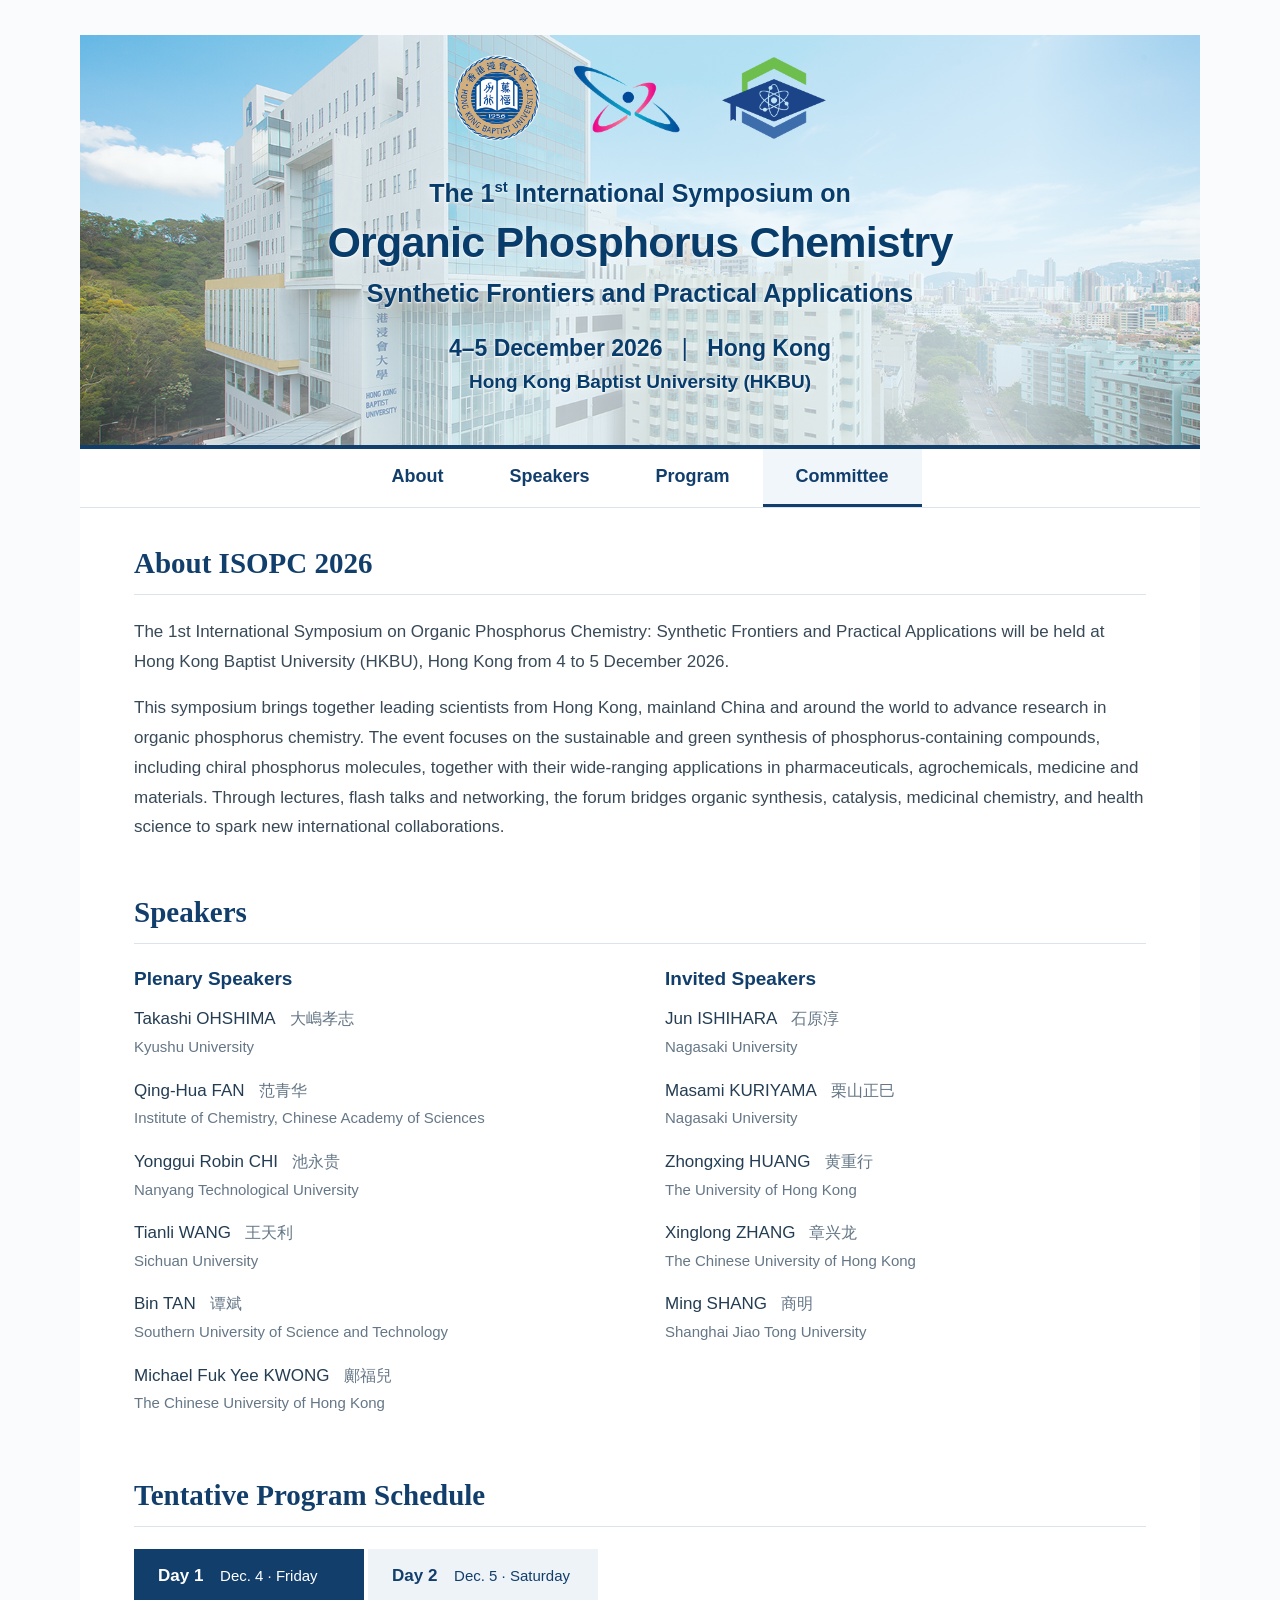
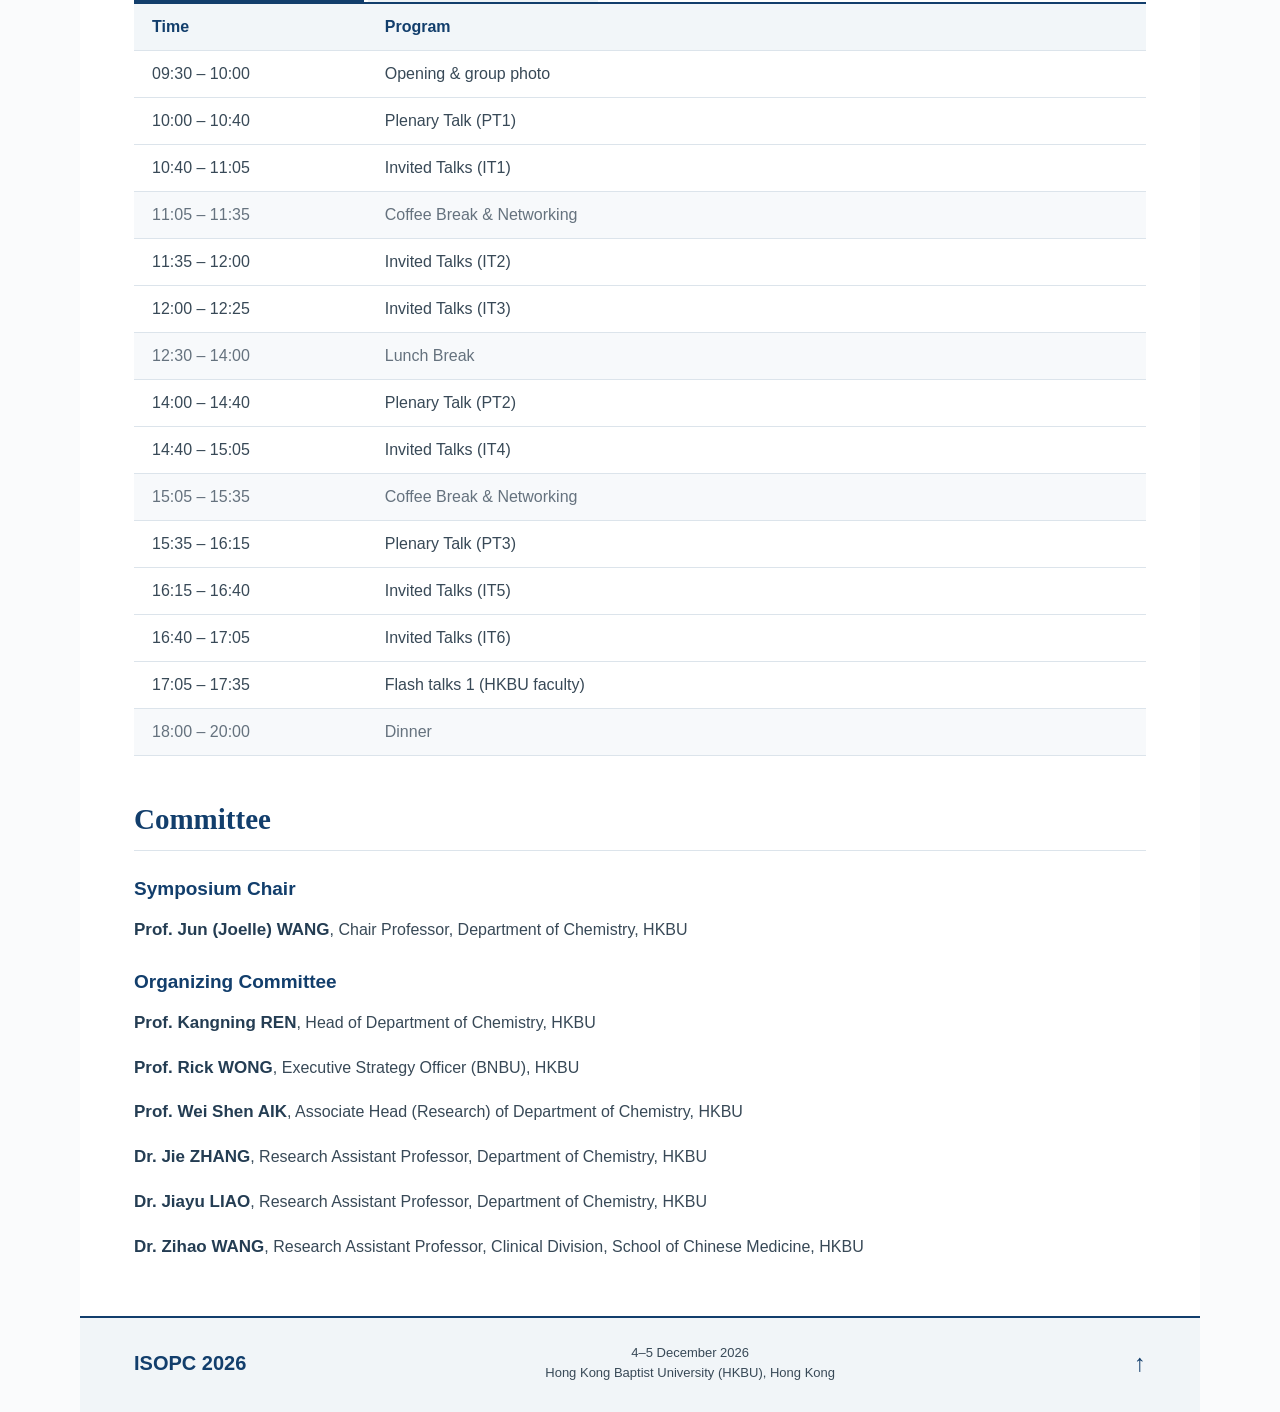
==== commit a10ee333: "Fix cached assets and browser compatibility" ====
--- a/index.html
+++ b/index.html
@@ -2,7 +2,7 @@
 <html lang="en"><head><meta charset="utf-8"><meta name="viewport" content="width=device-width, initial-scale=1">
 <title>ISOPC 2026 | Organic Phosphorus Chemistry</title>
 <meta name="description" content="The 1st International Symposium on Organic Phosphorus Chemistry: Synthetic Frontiers and Practical Applications. 4–5 December 2026, Hong Kong Baptist University.">
-<link rel="stylesheet" href="styles.css"><script src="script.js" defer></script></head>
+<link rel="stylesheet" href="styles.css?v=fda698290a20"><script src="script.js?v=9fbb5e69160b" defer></script></head>
 <body><a class="skip" href="#main">Skip to content</a>
 <header class="conference-header" id="top">
 <div class="banner" aria-labelledby="conference-title">
--- a/styles.css
+++ b/styles.css
@@ -1,6 +1,6 @@
-:root{--navy:#123e6c;--blue:#1e547e;--ink:#384957;--line:#dce4eb;--pale:#f1f6fa}*{box-sizing:border-box}html{scroll-behavior:smooth;scroll-padding-top:25px}body{margin:35px auto 0;max-width:1120px;background:#fafbfc;color:var(--ink);font:17px/1.75 Arial,"Helvetica Neue","PingFang SC",sans-serif}a{color:var(--navy);text-decoration:none}a:hover{text-decoration:underline}a:focus-visible,button:focus-visible{outline:3px solid #c29437;outline-offset:5px}.skip{position:absolute;left:20px;top:-80px;background:white;padding:10px;z-index:5}.skip:focus{top:10px}.conference-header{background:white}.banner{position:relative;isolation:isolate;min-height:410px;overflow:hidden;background:#a7cfe6 url('hkbu-banner-background.png') center 36%/cover no-repeat}.banner:before{content:"";position:absolute;inset:0;z-index:-1;background:linear-gradient(90deg,rgba(233,246,253,.18),rgba(236,247,252,.75) 42%,rgba(233,246,253,.78) 85%,rgba(233,246,253,.4))}.banner-logos{display:flex;align-items:center;justify-content:center;gap:38px;min-height:112px;width:max-content;max-width:95%;margin:0 auto;background:rgba(255,255,255,.9);padding:8px 34px 8px 15px}.banner-logos a{display:block}.banner-logos img{display:block;width:100%;height:auto}.emblem{width:112px}.emblem img{mix-blend-mode:multiply}.faculty-logo{width:273px}.chemistry-logo{width:244px}.banner-copy{text-align:center;padding:30px 24px 26px;color:#073c6b;text-shadow:0 1px 2px #fff,0 0 12px rgba(255,255,255,.75)}.intro-title{font-size:25px;font-weight:600;line-height:1.3;margin:0 0 7px}h1{font-size:43px;line-height:1.18;letter-spacing:-.8px;margin:0 0 10px;font-weight:750}.subtitle{font-size:25px;font-weight:600;line-height:1.3;margin:0 0 22px}.banner-date{font-size:23px;font-weight:700;margin:0;line-height:1.4}.banner-date span{padding:0 13px;font-weight:400}.banner-venue{font-size:19px;font-weight:600;margin:5px 0 0;line-height:1.4}nav{display:flex;justify-content:center;border-top:4px solid var(--navy);border-bottom:1px solid var(--line);gap:0;padding:0 25px}nav a{padding:15px 33px;font-size:18px;font-weight:600;line-height:1.4;border-bottom:3px solid transparent}nav a.active{color:#123e6c;border-bottom-color:#123e6c;background:#f1f6fa}nav a:hover{background:#f1f6fa;text-decoration:none}main{background:#fff;padding:2px 54px 40px}.section{padding-top:35px;scroll-margin-top:15px}.section+.section,.speakers-band+.section{margin-top:10px}h2{font-family:Georgia,"Times New Roman",serif;color:var(--navy);font-size:29px;font-weight:600;line-height:1.3;margin:0 0 22px;padding-bottom:11px;border-bottom:1px solid var(--line)}h3{color:var(--navy);font-size:19px;line-height:1.4;margin:21px 0 12px}p{margin:0 0 17px}.about-copy p{text-align:left}.speaker-groups{display:grid;grid-template-columns:1fr 1fr;gap:50px}.speaker-groups h3{margin-top:0}.people{padding:0;margin:0;list-style:none}.people li{margin-bottom:17px}.speaker-name{display:flex;flex-wrap:wrap;gap:0 14px;align-items:baseline;color:#243d53}.speaker-affiliation{font-size:15px;line-height:1.5;color:#657787;margin:2px 0 0}.people [lang=zh]{color:#657787;font-size:16px}.day-tabs{display:flex;border-bottom:2px solid var(--navy);gap:4px;margin-top:4px}.day-tabs button{font:inherit;cursor:pointer;color:var(--navy);border:0;background:#eef3f7;padding:12px 24px;font-weight:700;min-width:230px;text-align:left}.day-tabs button span{font-size:15px;font-weight:400;margin-left:12px}.day-tabs button[aria-selected=true]{color:white;background:var(--navy)}table{width:100%;border-collapse:collapse;line-height:1.5;font-size:16px}th{text-align:left;color:var(--navy);background:#f2f6f9;font-weight:600}th,td{padding:11px 18px;border-bottom:1px solid var(--line);vertical-align:top}td:first-child,th:first-child{width:23%;white-space:nowrap;font-variant-numeric:tabular-nums}.break-row{background:#f7f9fb;color:#65727e}.print-day{display:none}.committee-content h3{margin-top:25px}.committee-list{list-style:none;padding:0;margin:0}.committee-list li,.chair{margin-bottom:15px}h4{display:inline;font-size:17px;color:#243d53;font-weight:700;margin:0}.committee-list p,.chair p{display:inline;margin:0;font-size:16px}.committee-list p:before,.chair p:before{content:", "}.committee-list h4 a{text-decoration:underline;text-decoration-color:#bccbd7;text-underline-offset:3px}footer{border-top:2px solid var(--navy);background:#f1f5f8;padding:24px 54px 28px}.footer-inner{display:flex;justify-content:space-between;align-items:center;gap:20px}.footer-inner>a:first-child{font-size:20px;font-weight:700}.footer-inner p{font-size:13px;line-height:1.6;margin:0;text-align:center}.back-top{font-size:24px}.sr-only{position:absolute;width:1px;height:1px;margin:-1px;overflow:hidden;clip:rect(0,0,0,0);white-space:nowrap}[hidden]{display:none!important}
-@media(max-width:850px){body{margin:0 auto}.banner{min-height:380px}.banner-logos{gap:22px;padding:8px 22px;min-height:90px}.emblem{width:90px}.faculty-logo{width:225px}.chemistry-logo{width:195px}.intro-title{font-size:22px}h1{font-size:36px}.subtitle{font-size:22px}main{padding:2px 30px 35px}.speaker-groups{gap:25px}nav a{padding:15px 23px}.people li{gap:10px}.committee-list p,.chair p{display:block}.committee-list p:before,.chair p:before{content:none}}
-@media(max-width:540px){body{font-size:16px}.banner{min-height:405px;background-position:36% 36%}.banner:before{background:rgba(233,246,253,.72)}.banner-logos{max-width:100%;width:100%;gap:15px;min-height:82px;padding:6px 14px}.emblem{width:74px;flex-shrink:0}.faculty-logo{width:142px}.chemistry-logo{width:125px}.banner-copy{padding:26px 20px}.intro-title{font-size:18px;max-width:290px;margin:0 auto 12px}h1{font-size:33px;letter-spacing:-.6px;margin-bottom:13px}.subtitle{font-size:19px;margin-bottom:22px;line-height:1.4}.banner-date{font-size:18px}.banner-date span{padding:0 5px}.banner-venue{font-size:15px;margin-top:8px}nav{padding:0;justify-content:space-around}nav a{font-size:14px;padding:14px 8px}main{padding:0 22px 28px}.section{padding-top:28px}h2{font-size:25px;margin-bottom:18px}h3{font-size:18px}.speaker-groups{display:block}.speaker-groups>div+div{margin-top:24px}.people li{gap:14px}.day-tabs button{min-width:0;width:50%;padding:10px 13px}.day-tabs button span{display:block;margin:2px 0 0;font-size:13px}th,td{padding:10px 9px}table{font-size:14px}td:first-child,th:first-child{width:36%;font-size:13px}.committee-list p,.chair p{font-size:15px}.committee-list li{margin-bottom:17px}footer{padding:22px}.footer-inner{flex-wrap:wrap;gap:10px}.footer-inner p{order:3;width:100%;text-align:left}}
+:root{--navy:#123e6c;--blue:#1e547e;--ink:#384957;--line:#dce4eb;--pale:#f1f6fa}*{box-sizing:border-box}html{scroll-behavior:smooth;scroll-padding-top:25px}body{margin:35px auto 0;max-width:1120px;background:#fafbfc;color:#384957;color:var(--ink);font:17px/1.75 Arial,"Helvetica Neue","PingFang SC",sans-serif}a{color:#123e6c;color:var(--navy);text-decoration:none}a:hover{text-decoration:underline}a:focus-visible,button:focus-visible{outline:3px solid #c29437;outline-offset:5px}.skip{position:absolute;left:20px;top:-80px;background:white;padding:10px;z-index:5}.skip:focus{top:10px}.conference-header{background:white}.banner{position:relative;isolation:isolate;min-height:410px;overflow:hidden;background:#a7cfe6 url('hkbu-banner-background.png') center 36%/cover no-repeat}.banner:before{content:"";position:absolute;top:0;right:0;bottom:0;left:0;inset:0;z-index:0;background:linear-gradient(90deg,rgba(233,246,253,.18),rgba(236,247,252,.75) 42%,rgba(233,246,253,.78) 85%,rgba(233,246,253,.4))}.banner-logos{display:flex;align-items:center;justify-content:center;gap:38px;min-height:112px;width:max-content;max-width:95%;margin:0 auto;background:rgba(255,255,255,.9);padding:8px 34px 8px 15px}.banner-logos a{display:block}.banner-logos img{display:block;width:100%;height:auto}.emblem{width:112px}.emblem img{mix-blend-mode:multiply}.faculty-logo{width:273px}.chemistry-logo{width:244px}.banner-copy{text-align:center;padding:30px 24px 26px;color:#073c6b;text-shadow:0 1px 2px #fff,0 0 12px rgba(255,255,255,.75)}.intro-title{font-size:25px;font-weight:600;line-height:1.3;margin:0 0 7px}h1{font-size:43px;line-height:1.18;letter-spacing:-.8px;margin:0 0 10px;font-weight:750}.subtitle{font-size:25px;font-weight:600;line-height:1.3;margin:0 0 22px}.banner-date{font-size:23px;font-weight:700;margin:0;line-height:1.4}.banner-date span{padding:0 13px;font-weight:400}.banner-venue{font-size:19px;font-weight:600;margin:5px 0 0;line-height:1.4}nav{display:flex;justify-content:center;border-top:4px solid #123e6c;border-top:4px solid var(--navy);border-bottom:1px solid #dce4eb;border-bottom:1px solid var(--line);gap:0;padding:0 25px}nav a{padding:15px 33px;font-size:18px;font-weight:600;line-height:1.4;border-bottom:3px solid transparent}nav a.active{color:#123e6c;border-bottom-color:#123e6c;background:#f1f6fa}nav a:hover{background:#f1f6fa;text-decoration:none}main{display:block;background:#fff;padding:2px 54px 40px}.section{padding-top:35px;scroll-margin-top:15px}.section+.section,.speakers-band+.section{margin-top:10px}h2{font-family:Georgia,"Times New Roman",serif;color:#123e6c;color:var(--navy);font-size:29px;font-weight:600;line-height:1.3;margin:0 0 22px;padding-bottom:11px;border-bottom:1px solid #dce4eb;border-bottom:1px solid var(--line)}h3{color:#123e6c;color:var(--navy);font-size:19px;line-height:1.4;margin:21px 0 12px}p{margin:0 0 17px}.about-copy p{text-align:left}.speaker-groups{display:block}.speaker-groups>div+div{margin-top:24px}.speaker-groups h3{margin-top:0}.people{padding:0;margin:0;list-style:none}.people li{margin-bottom:17px}.speaker-name{color:#243d53}.speaker-name span{display:inline-block}.speaker-name span:first-child{margin-right:14px}.speaker-affiliation{font-size:15px;line-height:1.5;color:#657787;margin:2px 0 0}.people [lang=zh]{color:#657787;font-size:16px}.day-tabs{display:flex;border-bottom:2px solid #123e6c;border-bottom:2px solid var(--navy);gap:4px;margin-top:4px}.day-tabs button{font:inherit;cursor:pointer;color:#123e6c;color:var(--navy);border:0;background:#eef3f7;padding:12px 24px;font-weight:700;min-width:230px;text-align:left}.day-tabs button span{font-size:15px;font-weight:400;margin-left:12px}.day-tabs button[aria-selected=true]{color:white;background:#123e6c;background:var(--navy)}table{width:100%;border-collapse:collapse;line-height:1.5;font-size:16px}th{text-align:left;color:#123e6c;color:var(--navy);background:#f2f6f9;font-weight:600}th,td{padding:11px 18px;border-bottom:1px solid #dce4eb;border-bottom:1px solid var(--line);vertical-align:top}td:first-child,th:first-child{width:23%;white-space:nowrap;font-variant-numeric:tabular-nums}.break-row{background:#f7f9fb;color:#65727e}.print-day{display:none}.committee-content h3{margin-top:25px}.committee-list{list-style:none;padding:0;margin:0}.committee-list li,.chair{margin-bottom:15px}h4{display:inline;font-size:17px;color:#243d53;font-weight:700;margin:0}.committee-list p,.chair p{display:inline;margin:0;font-size:16px}.committee-list p:before,.chair p:before{content:", "}.committee-list h4 a{text-decoration:underline;text-decoration-color:#bccbd7;text-underline-offset:3px}footer{border-top:2px solid #123e6c;border-top:2px solid var(--navy);background:#f1f5f8;padding:24px 54px 28px}.footer-inner{display:flex;justify-content:space-between;align-items:center;gap:20px}.footer-inner>a:first-child{font-size:20px;font-weight:700}.footer-inner p{font-size:13px;line-height:1.6;margin:0;text-align:center}.back-top{font-size:24px}.sr-only{position:absolute;width:1px;height:1px;margin:-1px;overflow:hidden;clip:rect(0,0,0,0);white-space:nowrap}[hidden]{display:none!important}
+@media(max-width:850px){body{margin:0 auto}.banner{min-height:380px}.banner-logos{gap:22px;padding:8px 22px;min-height:90px}.emblem{width:90px}.faculty-logo{width:225px}.chemistry-logo{width:195px}.intro-title{font-size:22px}h1{font-size:36px}.subtitle{font-size:22px}main{padding:2px 30px 35px}.speaker-groups{gap:25px}nav a{padding:15px 23px}.committee-list p,.chair p{display:block}.committee-list p:before,.chair p:before{content:none}}
+@media(max-width:540px){body{font-size:16px}.banner{min-height:405px;background-position:36% 36%}.banner:before{background:rgba(233,246,253,.72)}.banner-logos{max-width:100%;width:100%;gap:15px;min-height:82px;padding:6px 14px}.emblem{width:74px;flex-shrink:0}.faculty-logo{width:142px}.chemistry-logo{width:125px}.banner-copy{padding:26px 20px}.intro-title{font-size:18px;max-width:290px;margin:0 auto 12px}h1{font-size:33px;letter-spacing:-.6px;margin-bottom:13px}.subtitle{font-size:19px;margin-bottom:22px;line-height:1.4}.banner-date{font-size:18px}.banner-date span{padding:0 5px}.banner-venue{font-size:15px;margin-top:8px}nav{padding:0;justify-content:space-around}nav a{font-size:14px;padding:14px 8px}main{padding:0 22px 28px}.section{padding-top:28px}h2{font-size:25px;margin-bottom:18px}h3{font-size:18px}.speaker-groups{display:block}.speaker-groups>div+div{margin-top:24px}.day-tabs button{min-width:0;width:50%;padding:10px 13px}.day-tabs button span{display:block;margin:2px 0 0;font-size:13px}th,td{padding:10px 9px}table{font-size:14px}td:first-child,th:first-child{width:36%;font-size:13px}.committee-list p,.chair p{font-size:15px}.committee-list li{margin-bottom:17px}footer{padding:22px}.footer-inner{flex-wrap:wrap;gap:10px}.footer-inner p{order:3;width:100%;text-align:left}}
 @media(prefers-reduced-motion:reduce){html{scroll-behavior:auto}}@media print{body{margin:0;max-width:none;background:white;font-size:11pt}nav,.day-tabs,.back-top{display:none}.banner{min-height:250px;print-color-adjust:exact;-webkit-print-color-adjust:exact}.banner-logos{min-height:70px}main{padding:0}.section{break-inside:avoid}.program{break-inside:auto}.day-panel[hidden]{display:block!important}.print-day{display:block}tr{break-inside:avoid}h1{font-size:30px}.banner-copy{padding:15px}.subtitle{margin-bottom:12px}footer{padding:10px}}
 /* Keep the official emblem image intact while masking its surrounding canvas. */
 .emblem img{clip-path:circle(31% at 50% 50%)}
@@ -17,3 +17,22 @@
 @media(max-width:540px){.banner-logos{width:max-content;gap:25px;min-height:101px;padding:14px 12px 0}.banner-logos a{height:76px}.banner-logos .emblem{width:76px}.banner-logos .emblem img{width:135px;left:-29.5px;top:-16px}.banner-logos .faculty-logo{width:101px}.banner-logos .faculty-logo img{height:81px;top:-3px}.banner-logos .chemistry-logo{width:92px}.banner-logos .chemistry-logo img{height:73px;top:1px}}
 
 .intro-title sup{font-size:.6em;line-height:0;vertical-align:super;position:relative;top:-.04em}
+
+/* A readable single-column baseline works without Grid or feature queries. */
+@supports(display:grid){
+  @media(min-width:541px){
+    .speaker-groups{display:grid;grid-template-columns:minmax(0,1fr) minmax(0,1fr);gap:50px}
+    .speaker-groups>div+div{margin-top:0}
+  }
+  @media(min-width:541px) and (max-width:850px){.speaker-groups{gap:25px}}
+}
+/* Explicit stacking and margins do not depend on isolation or flex gap. */
+.banner-logos,.banner-copy{position:relative;z-index:1}
+.banner-logos{gap:0}
+.banner-logos a+a{margin-left:34px}
+.day-tabs{gap:0}
+.day-tabs button+button{margin-left:4px}
+@media(max-width:540px){
+  .banner-logos a+a{margin-left:25px}
+  .day-tabs button{width:calc(50% - 2px)}
+}
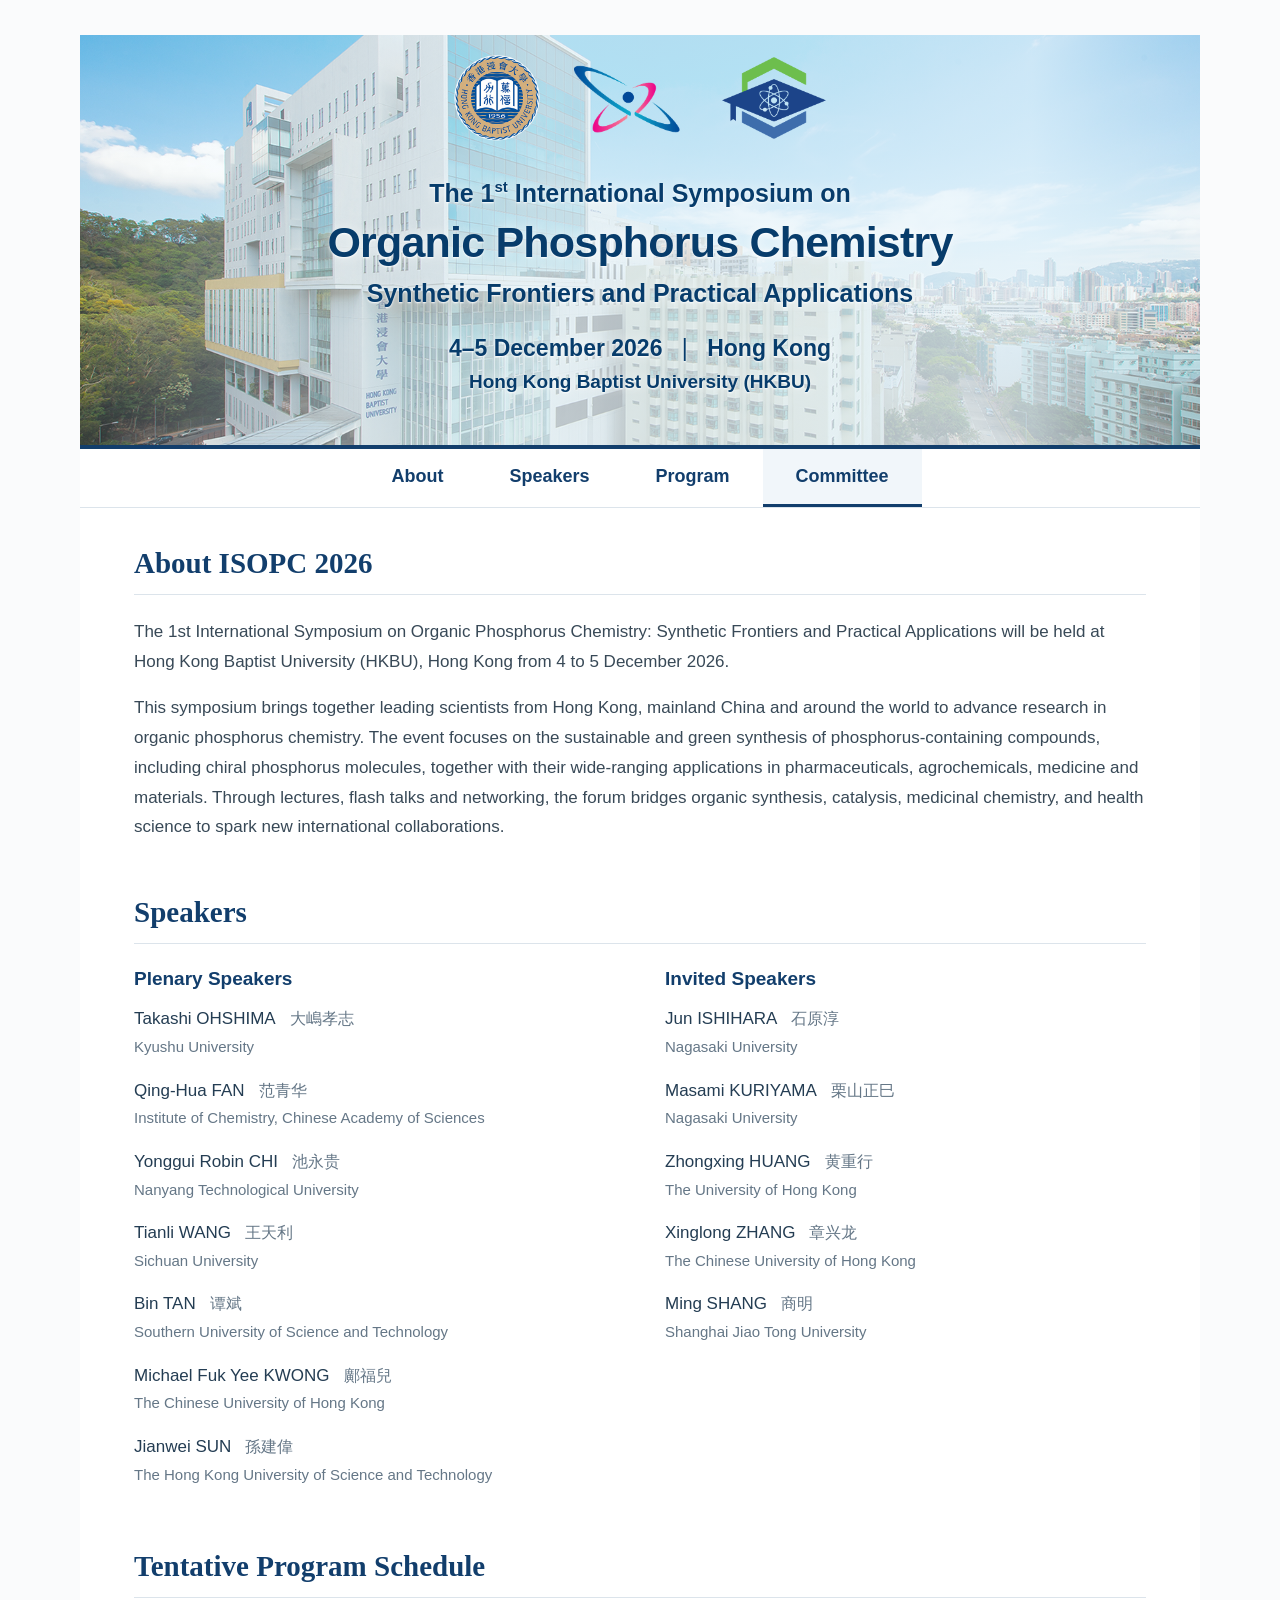
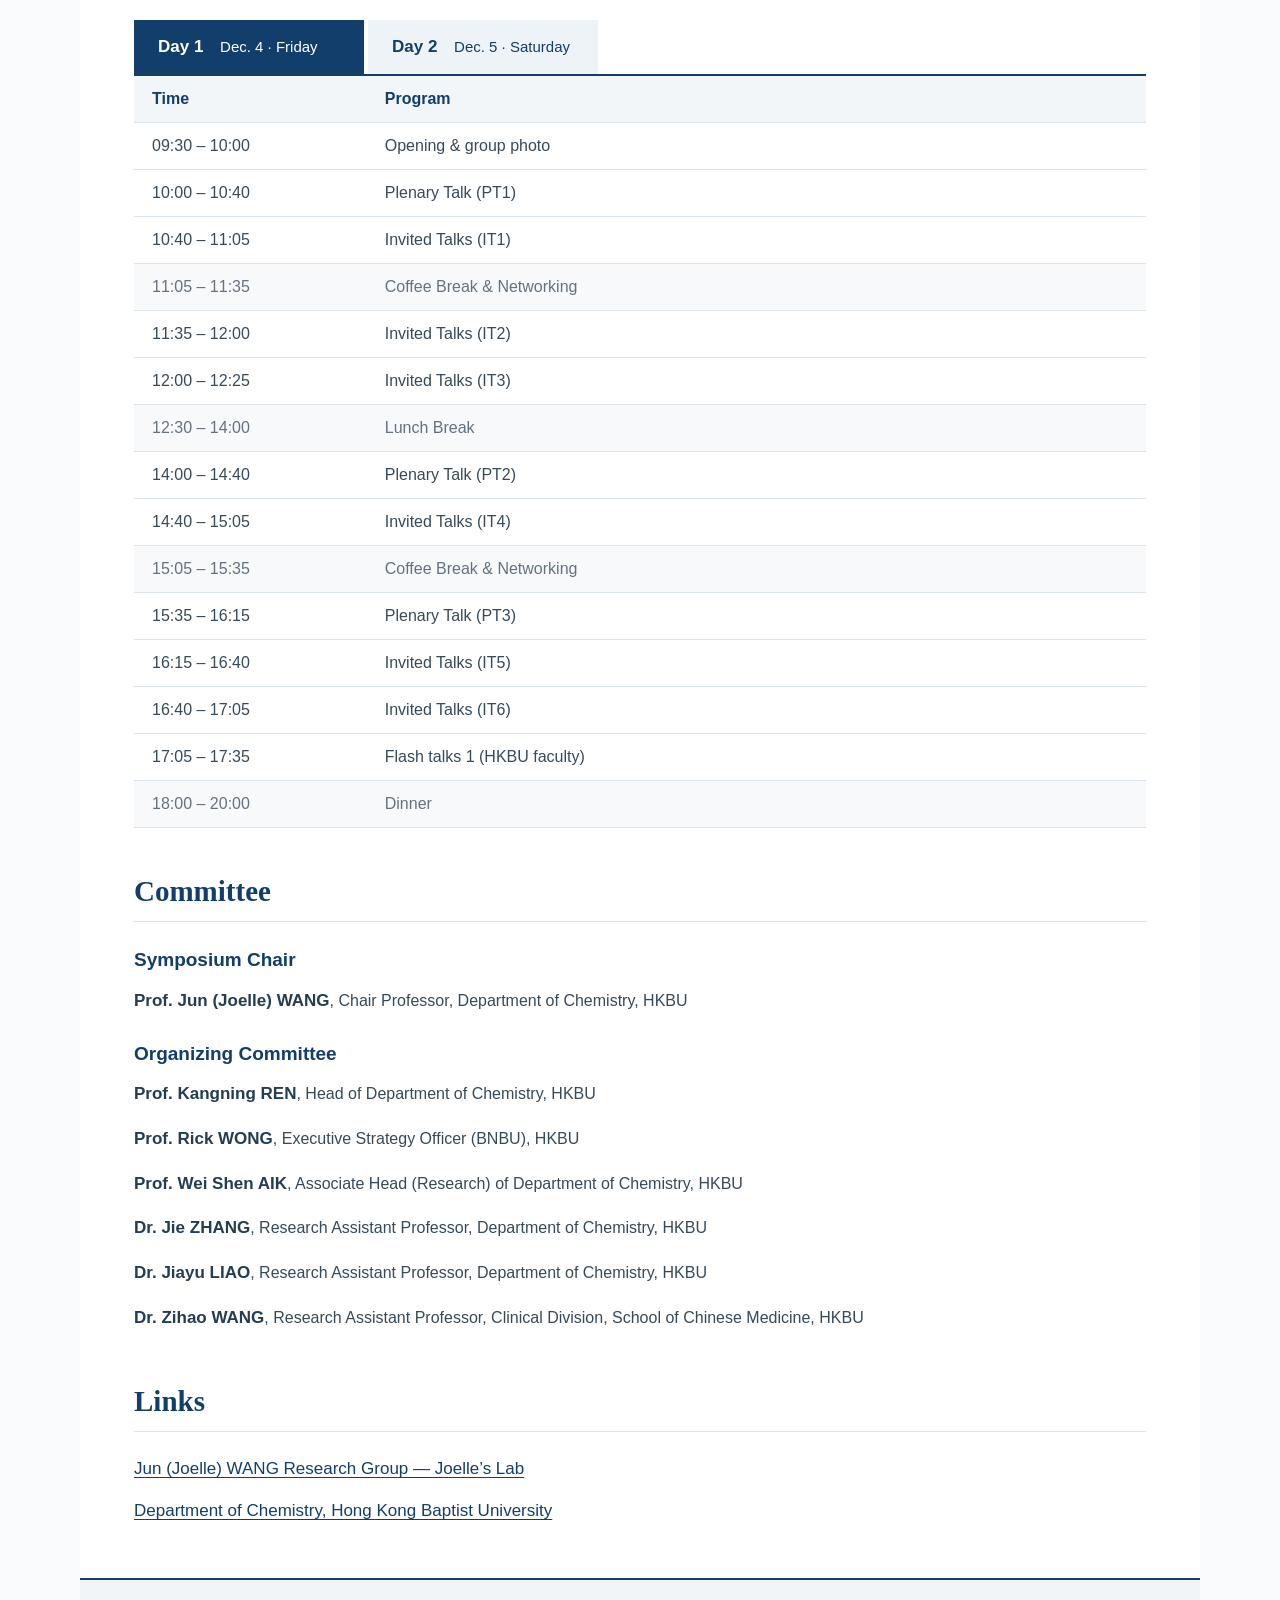
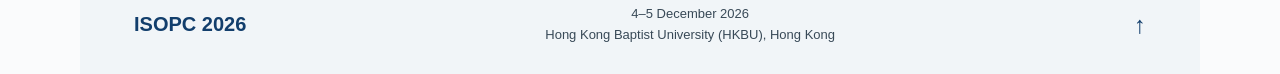
==== commit 8c1eb2c2: "Add Jianwei SUN and related links" ====
--- a/index.html
+++ b/index.html
@@ -2,7 +2,7 @@
 <html lang="en"><head><meta charset="utf-8"><meta name="viewport" content="width=device-width, initial-scale=1">
 <title>ISOPC 2026 | Organic Phosphorus Chemistry</title>
 <meta name="description" content="The 1st International Symposium on Organic Phosphorus Chemistry: Synthetic Frontiers and Practical Applications. 4–5 December 2026, Hong Kong Baptist University.">
-<link rel="stylesheet" href="styles.css?v=fda698290a20"><script src="script.js?v=9fbb5e69160b" defer></script></head>
+<link rel="stylesheet" href="styles.css?v=ce76aea58e8a"><script src="script.js?v=9fbb5e69160b" defer></script></head>
 <body><a class="skip" href="#main">Skip to content</a>
 <header class="conference-header" id="top">
 <div class="banner" aria-labelledby="conference-title">
@@ -26,6 +26,7 @@
 <li><div class="speaker-name"><span>Tianli WANG</span><span lang="zh">王天利</span></div><p class="speaker-affiliation">Sichuan University</p></li>
 <li><div class="speaker-name"><span>Bin TAN</span><span lang="zh">谭斌</span></div><p class="speaker-affiliation">Southern University of Science and Technology</p></li>
 <li><div class="speaker-name"><span>Michael Fuk Yee KWONG</span><span lang="zh">鄺福兒</span></div><p class="speaker-affiliation">The Chinese University of Hong Kong</p></li>
+<li><div class="speaker-name"><span>Jianwei SUN</span><span lang="zh">孫建偉</span></div><p class="speaker-affiliation">The Hong Kong University of Science and Technology</p></li>
 </ul></div><div><h3>Invited Speakers</h3><ul class="people">
 <li><div class="speaker-name"><span>Jun ISHIHARA</span><span lang="zh">石原淳</span></div><p class="speaker-affiliation">Nagasaki University</p></li>
 <li><div class="speaker-name"><span>Masami KURIYAMA</span><span lang="zh">栗山正巳</span></div><p class="speaker-affiliation">Nagasaki University</p></li>
@@ -36,5 +37,11 @@
 <section class="section wrap program" id="program" aria-labelledby="program-title"><div class="section-heading"><h2 id="program-title">Tentative Program Schedule</h2></div><div class="schedule"><div class="day-tabs" role="tablist" aria-label="Program day"><button id="tab-day1" role="tab" aria-selected="true" aria-controls="day1" tabindex="0">Day 1 <span>Dec. 4 · Friday</span></button><button id="tab-day2" role="tab" aria-selected="false" aria-controls="day2" tabindex="-1">Day 2 <span>Dec. 5 · Saturday</span></button></div><div id="day1" class="day-panel" role="tabpanel" aria-labelledby="tab-day1" tabindex="0"><h3 class="print-day">Dec. 4 (Friday) Day 1</h3><table><caption class="sr-only">Dec. 4 (Friday) Day 1</caption><thead><tr><th scope="col">Time</th><th scope="col">Program</th></tr></thead><tbody><tr class=""><td>09:30 – 10:00</td><td>Opening &amp; group photo</td></tr><tr class=""><td>10:00 – 10:40</td><td>Plenary Talk (PT1)</td></tr><tr class=""><td>10:40 – 11:05</td><td>Invited Talks (IT1)</td></tr><tr class="break-row"><td>11:05 – 11:35</td><td>Coffee Break &amp; Networking</td></tr><tr class=""><td>11:35 – 12:00</td><td>Invited Talks (IT2)</td></tr><tr class=""><td>12:00 – 12:25</td><td>Invited Talks (IT3)</td></tr><tr class="break-row"><td>12:30 – 14:00</td><td>Lunch Break</td></tr><tr class=""><td>14:00 – 14:40</td><td>Plenary Talk (PT2)</td></tr><tr class=""><td>14:40 – 15:05</td><td>Invited Talks (IT4)</td></tr><tr class="break-row"><td>15:05 – 15:35</td><td>Coffee Break &amp; Networking</td></tr><tr class=""><td>15:35 – 16:15</td><td>Plenary Talk (PT3)</td></tr><tr class=""><td>16:15 – 16:40</td><td>Invited Talks (IT5)</td></tr><tr class=""><td>16:40 – 17:05</td><td>Invited Talks (IT6)</td></tr><tr class=""><td>17:05 – 17:35</td><td>Flash talks 1 (HKBU faculty)</td></tr><tr class="break-row"><td>18:00 – 20:00</td><td>Dinner</td></tr></tbody></table></div><div id="day2" class="day-panel" role="tabpanel" aria-labelledby="tab-day2" tabindex="0" hidden><h3 class="print-day">Dec. 5 (Saturday) Day 2</h3><table><caption class="sr-only">Dec. 5 (Saturday) Day 2</caption><thead><tr><th scope="col">Time</th><th scope="col">Program</th></tr></thead><tbody><tr class=""><td>09:30 – 10:10</td><td>Plenary Talk (PT4)</td></tr><tr class=""><td>10:10 – 10:50</td><td>Plenary Talk (PT5)</td></tr><tr class="break-row"><td>10:50 – 11:20</td><td>Coffee Break &amp; Networking</td></tr><tr class=""><td>11:20 – 11:45</td><td>Invited Talks (IT7)</td></tr><tr class=""><td>11:45 – 12:15</td><td>Flash talks 2 (HKBU Postdoc and RPG students)</td></tr><tr class="break-row"><td>12:30 – 14:00</td><td>Lunch Break</td></tr><tr class="break-row"><td>15:00 – 18:00</td><td>Sei Kung Excursion</td></tr><tr class="break-row"><td>18:00 – 20:00</td><td>Dinner</td></tr></tbody></table></div></div></section>
 <section class="section wrap committee" id="committee" aria-labelledby="committee-title"><div class="section-heading"><h2 id="committee-title">Committee</h2></div><div class="committee-content"><h3>Symposium Chair</h3><div class="chair"><h4>Prof. Jun (Joelle) WANG</h4><p>Chair Professor, Department of Chemistry, HKBU</p></div><h3>Organizing Committee</h3><ul class="committee-list"><li><h4>Prof. Kangning REN</h4><p>Head of Department of Chemistry, HKBU</p></li><li><h4>Prof. Rick WONG</h4><p>Executive Strategy Officer (BNBU), HKBU</p></li><li><h4>Prof. Wei Shen AIK</h4><p>Associate Head (Research) of Department of Chemistry, HKBU</p></li><li><h4>Dr. Jie ZHANG</h4><p>Research Assistant Professor, Department of Chemistry, HKBU</p></li>
 <li><h4>Dr. Jiayu LIAO</h4><p>Research Assistant Professor, Department of Chemistry, HKBU</p></li>
-<li><h4>Dr. Zihao WANG</h4><p>Research Assistant Professor, Clinical Division, School of Chinese Medicine, HKBU</p></li></ul></div></section></main>
+<li><h4>Dr. Zihao WANG</h4><p>Research Assistant Professor, Clinical Division, School of Chinese Medicine, HKBU</p></li></ul></div></section><section class="section wrap related-links" id="links" aria-labelledby="links-title">
+<div class="section-heading"><h2 id="links-title">Links</h2></div>
+<ul class="links-list">
+<li><a href="https://joellehkbu.wixsite.com/home">Jun (Joelle) WANG Research Group — Joelle’s Lab</a></li>
+<li><a href="https://chem.hkbu.edu.hk/">Department of Chemistry, Hong Kong Baptist University</a></li>
+</ul>
+</section></main>
 <footer><div class="wrap footer-inner"><a href="#top">ISOPC <span>2026</span></a><p>4–5 December 2026<br>Hong Kong Baptist University (HKBU), Hong Kong</p><a class="back-top" href="#top" aria-label="Back to top">↑</a></div></footer></body></html>
--- a/styles.css
+++ b/styles.css
@@ -36,3 +36,5 @@
   .banner-logos a+a{margin-left:25px}
   .day-tabs button{width:calc(50% - 2px)}
 }
+
+.links-list{list-style:none;padding:0;margin:0}.links-list li{margin:0 0 12px}.links-list a{text-decoration:underline;text-underline-offset:3px;line-height:1.6}
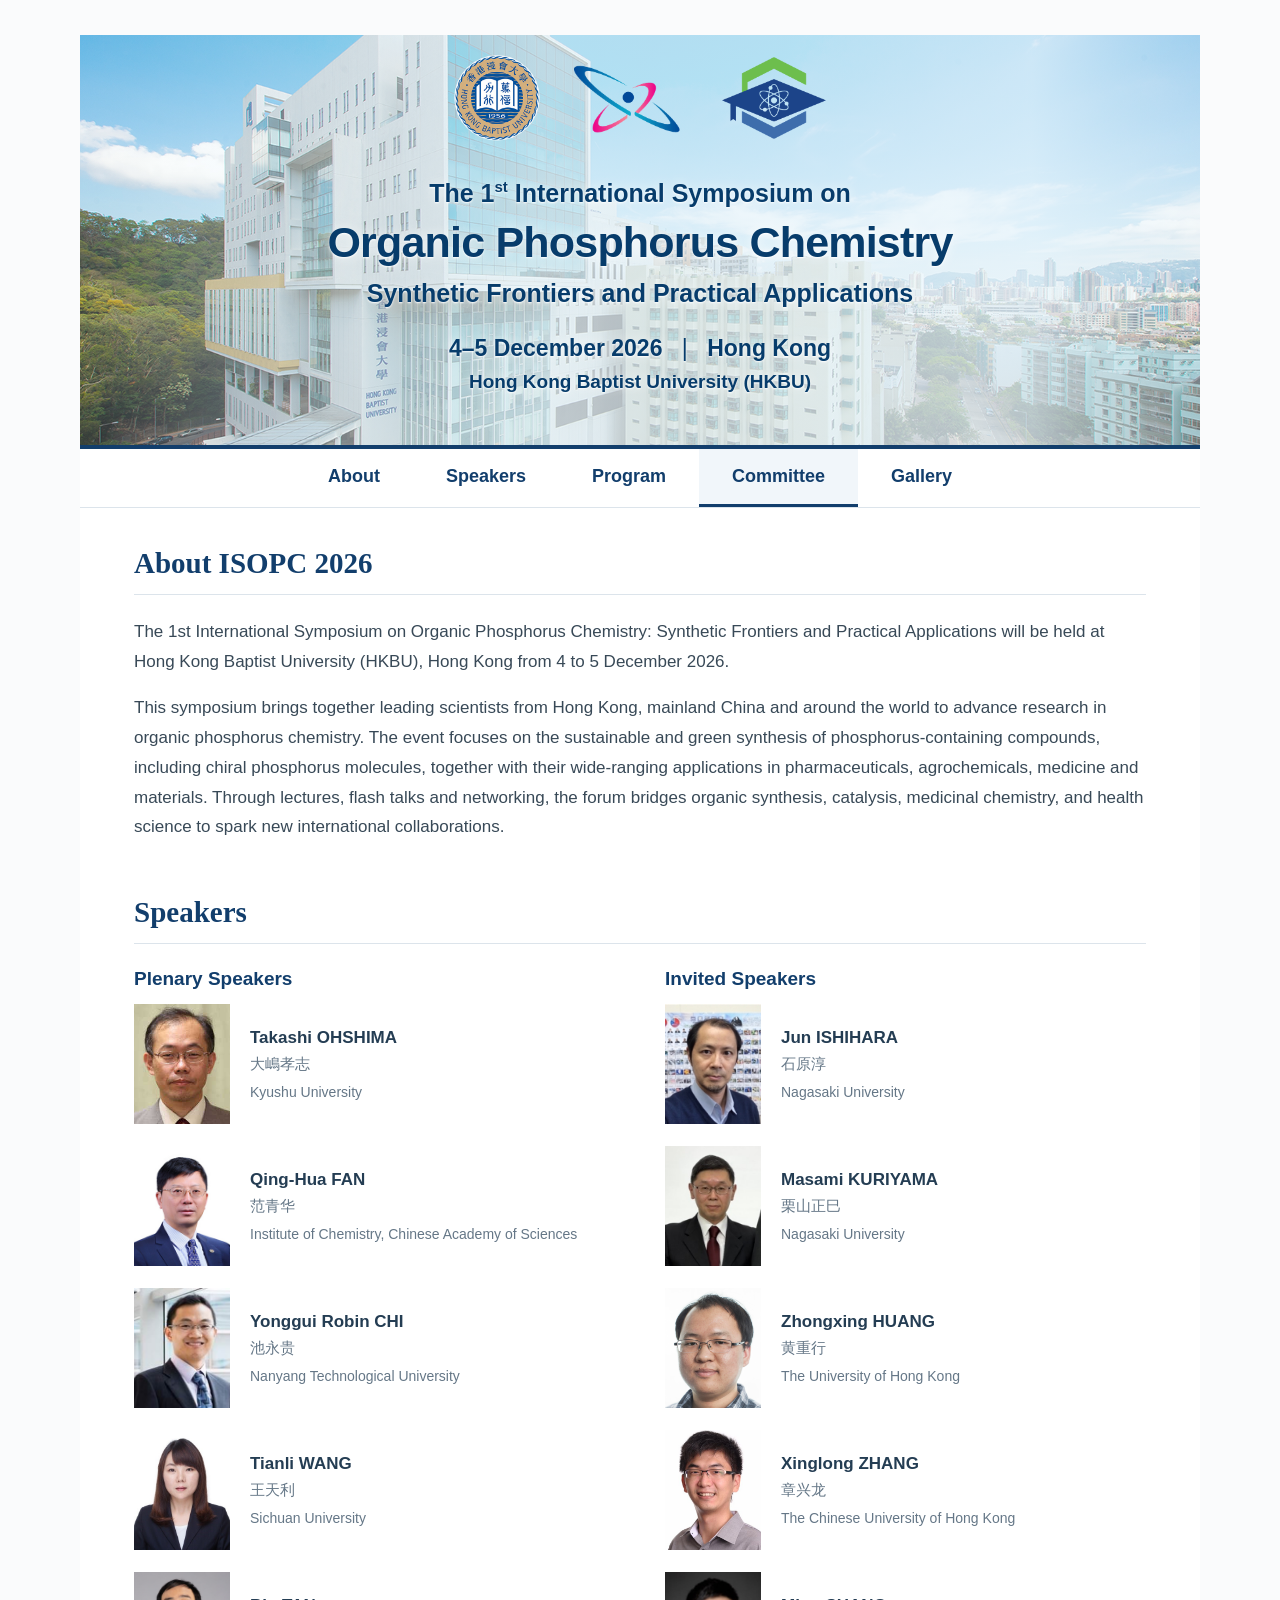
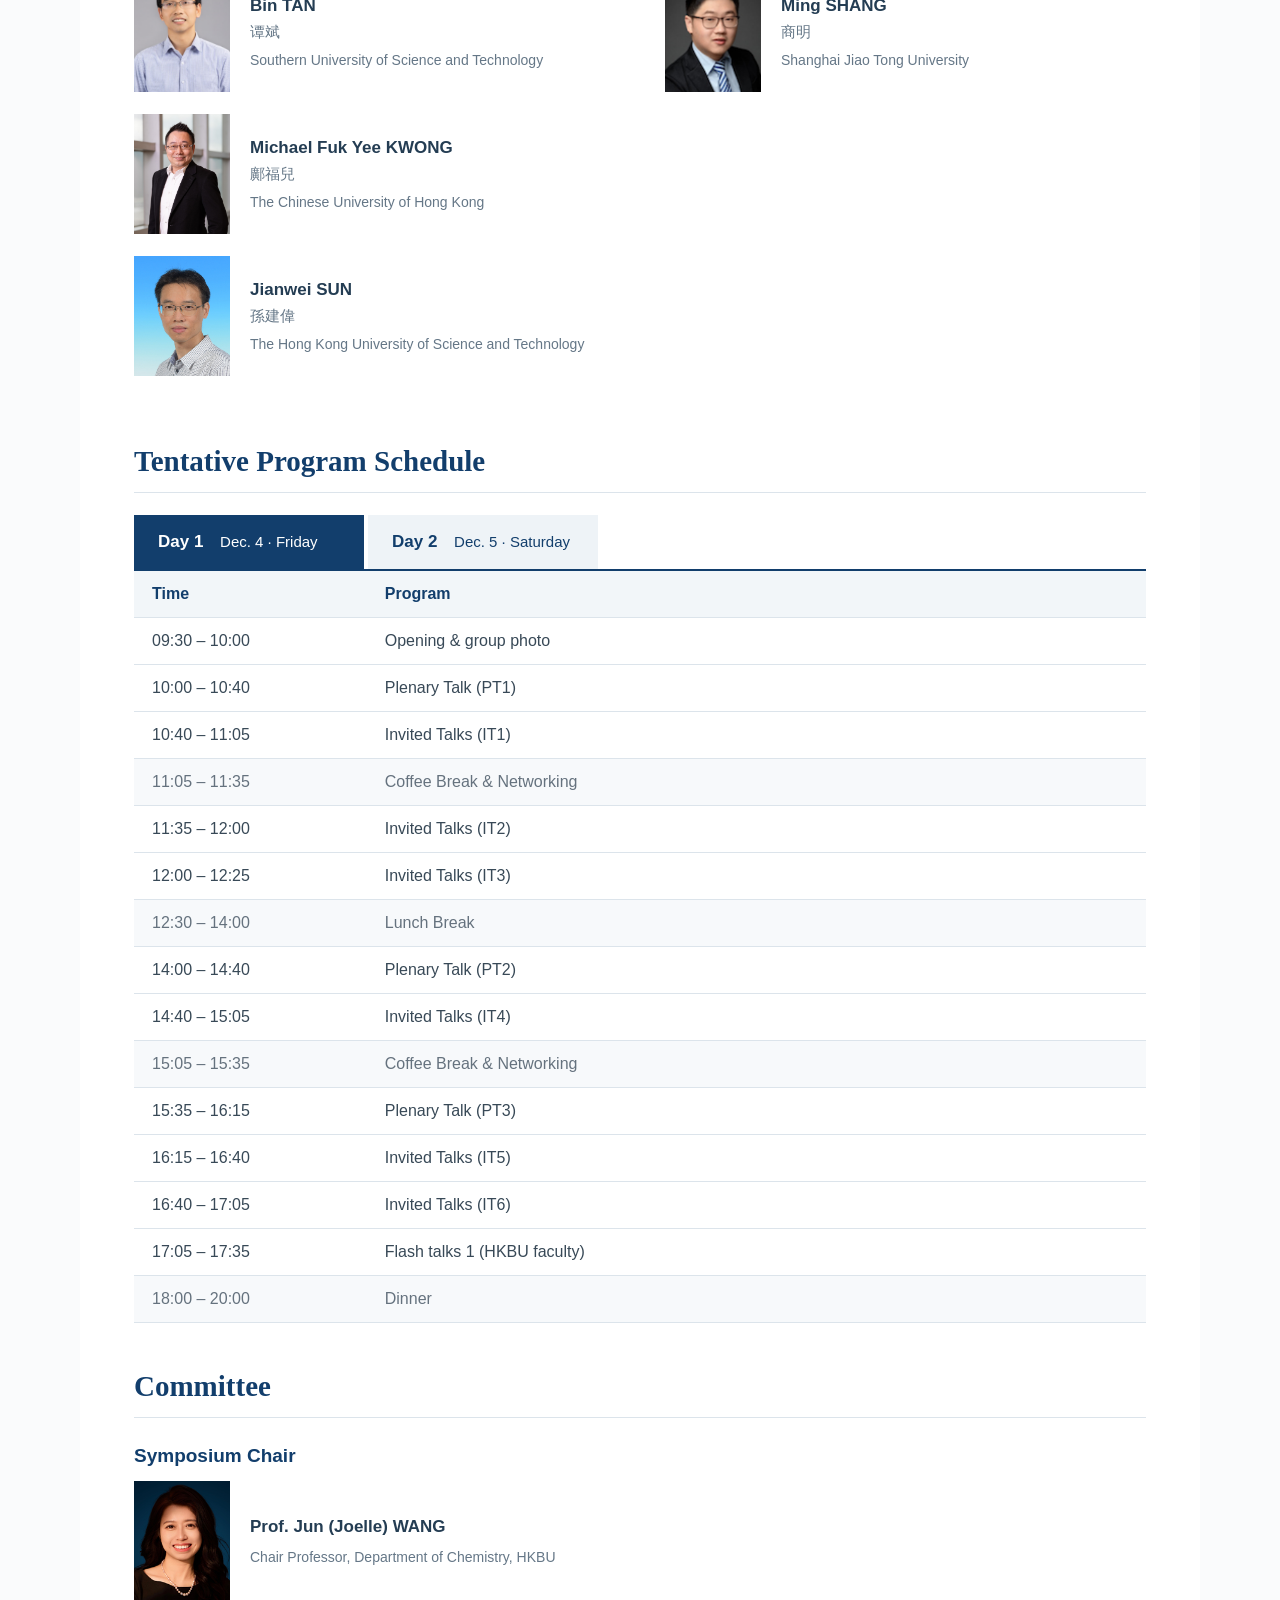
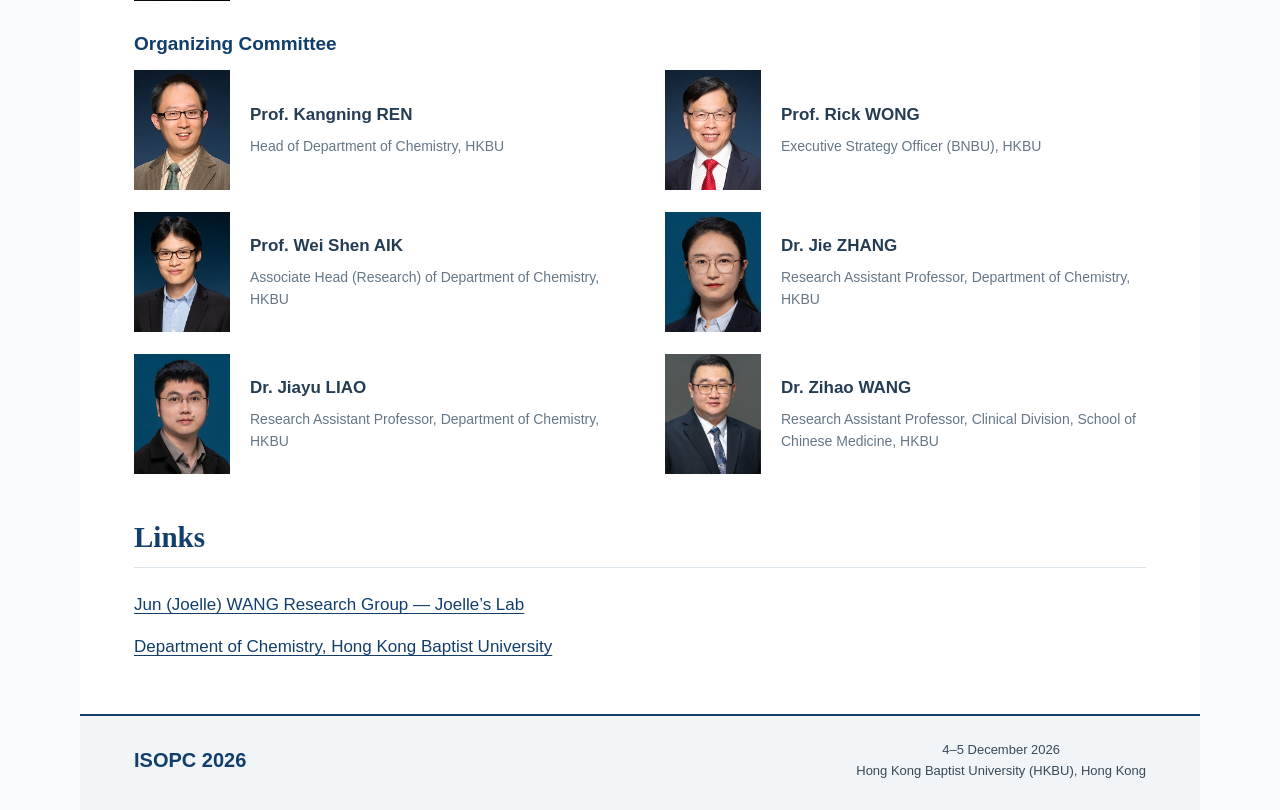
==== commit f75fa50a: "Add speaker and committee portraits, gallery page, and floating back-to-top" ====
--- a/index.html
+++ b/index.html
@@ -2,7 +2,7 @@
 <html lang="en"><head><meta charset="utf-8"><meta name="viewport" content="width=device-width, initial-scale=1">
 <title>ISOPC 2026 | Organic Phosphorus Chemistry</title>
 <meta name="description" content="The 1st International Symposium on Organic Phosphorus Chemistry: Synthetic Frontiers and Practical Applications. 4–5 December 2026, Hong Kong Baptist University.">
-<link rel="stylesheet" href="styles.css?v=ce76aea58e8a"><script src="script.js?v=9fbb5e69160b" defer></script></head>
+<link rel="stylesheet" href="styles.css?v=a223895dbf76"><script src="script.js?v=cbb3435031d7" defer></script></head>
 <body><a class="skip" href="#main">Skip to content</a>
 <header class="conference-header" id="top">
 <div class="banner" aria-labelledby="conference-title">
@@ -17,31 +17,31 @@
 <p class="banner-date">4–5 December 2026 <span aria-hidden="true">|</span> Hong Kong</p>
 <p class="banner-venue">Hong Kong Baptist University (HKBU)</p></div>
 </div>
-<nav aria-label="Main navigation"><a href="#about" class="active">About</a><a href="#speakers">Speakers</a><a href="#program">Program</a><a href="#committee">Committee</a></nav>
+<nav aria-label="Main navigation"><a href="#about" class="active">About</a><a href="#speakers">Speakers</a><a href="#program">Program</a><a href="#committee">Committee</a><a href="gallery.html">Gallery</a></nav>
 </header><main id="main"><section class="section wrap about" id="about" aria-labelledby="about-title"><div class="section-heading"><h2 id="about-title">About ISOPC 2026</h2></div><div class="about-copy"><p>The 1st International Symposium on Organic Phosphorus Chemistry: Synthetic Frontiers and Practical Applications will be held at Hong Kong Baptist University (HKBU), Hong Kong from 4 to 5 December 2026.</p><p>This symposium brings together leading scientists from Hong Kong, mainland China and around the world to advance research in organic phosphorus chemistry. The event focuses on the sustainable and green synthesis of phosphorus-containing compounds, including chiral phosphorus molecules, together with their wide-ranging applications in pharmaceuticals, agrochemicals, medicine and materials. Through lectures, flash talks and networking, the forum bridges organic synthesis, catalysis, medicinal chemistry, and health science to spark new international collaborations.</p></div></section>
 <div class="speakers-band"><section class="section wrap" id="speakers" aria-labelledby="speakers-title"><div class="section-heading"><h2 id="speakers-title">Speakers</h2></div><div class="speaker-groups"><div><h3>Plenary Speakers</h3><ul class="people">
-<li><div class="speaker-name"><span>Takashi OHSHIMA</span><span lang="zh">大嶋孝志</span></div><p class="speaker-affiliation">Kyushu University</p></li>
-<li><div class="speaker-name"><span>Qing-Hua FAN</span><span lang="zh">范青华</span></div><p class="speaker-affiliation">Institute of Chemistry, Chinese Academy of Sciences</p></li>
-<li><div class="speaker-name"><span>Yonggui Robin CHI</span><span lang="zh">池永贵</span></div><p class="speaker-affiliation">Nanyang Technological University</p></li>
-<li><div class="speaker-name"><span>Tianli WANG</span><span lang="zh">王天利</span></div><p class="speaker-affiliation">Sichuan University</p></li>
-<li><div class="speaker-name"><span>Bin TAN</span><span lang="zh">谭斌</span></div><p class="speaker-affiliation">Southern University of Science and Technology</p></li>
-<li><div class="speaker-name"><span>Michael Fuk Yee KWONG</span><span lang="zh">鄺福兒</span></div><p class="speaker-affiliation">The Chinese University of Hong Kong</p></li>
-<li><div class="speaker-name"><span>Jianwei SUN</span><span lang="zh">孫建偉</span></div><p class="speaker-affiliation">The Hong Kong University of Science and Technology</p></li>
+<li class="speaker"><div class="speaker-portrait portrait-ohshima"><img src="assets/speakers/ohshima.jpg" alt="Takashi OHSHIMA" width="96" height="120" decoding="async"></div><div class="speaker-details"><div class="speaker-name"><span>Takashi OHSHIMA</span><span lang="zh">大嶋孝志</span></div><p class="speaker-affiliation">Kyushu University</p></div></li>
+<li class="speaker"><div class="speaker-portrait portrait-fan"><img src="assets/speakers/fan.jpg" alt="Qing-Hua FAN" width="96" height="120" decoding="async"></div><div class="speaker-details"><div class="speaker-name"><span>Qing-Hua FAN</span><span lang="zh">范青华</span></div><p class="speaker-affiliation">Institute of Chemistry, Chinese Academy of Sciences</p></div></li>
+<li class="speaker"><div class="speaker-portrait portrait-chi"><img src="assets/speakers/chi.jpg" alt="Yonggui Robin CHI" width="96" height="120" decoding="async"></div><div class="speaker-details"><div class="speaker-name"><span>Yonggui Robin CHI</span><span lang="zh">池永贵</span></div><p class="speaker-affiliation">Nanyang Technological University</p></div></li>
+<li class="speaker"><div class="speaker-portrait portrait-wang"><img src="assets/speakers/wang.png" alt="Tianli WANG" width="96" height="120" decoding="async"></div><div class="speaker-details"><div class="speaker-name"><span>Tianli WANG</span><span lang="zh">王天利</span></div><p class="speaker-affiliation">Sichuan University</p></div></li>
+<li class="speaker"><div class="speaker-portrait portrait-tan"><img src="assets/speakers/tan.png" alt="Bin TAN" width="96" height="120" decoding="async"></div><div class="speaker-details"><div class="speaker-name"><span>Bin TAN</span><span lang="zh">谭斌</span></div><p class="speaker-affiliation">Southern University of Science and Technology</p></div></li>
+<li class="speaker"><div class="speaker-portrait portrait-kwong"><img src="assets/speakers/kwong.jpg" alt="Michael Fuk Yee KWONG" width="96" height="120" decoding="async"></div><div class="speaker-details"><div class="speaker-name"><span>Michael Fuk Yee KWONG</span><span lang="zh">鄺福兒</span></div><p class="speaker-affiliation">The Chinese University of Hong Kong</p></div></li>
+<li class="speaker"><div class="speaker-portrait portrait-sun"><img src="assets/speakers/sun.jpg" alt="Jianwei SUN" width="96" height="120" decoding="async"></div><div class="speaker-details"><div class="speaker-name"><span>Jianwei SUN</span><span lang="zh">孫建偉</span></div><p class="speaker-affiliation">The Hong Kong University of Science and Technology</p></div></li>
 </ul></div><div><h3>Invited Speakers</h3><ul class="people">
-<li><div class="speaker-name"><span>Jun ISHIHARA</span><span lang="zh">石原淳</span></div><p class="speaker-affiliation">Nagasaki University</p></li>
-<li><div class="speaker-name"><span>Masami KURIYAMA</span><span lang="zh">栗山正巳</span></div><p class="speaker-affiliation">Nagasaki University</p></li>
-<li><div class="speaker-name"><span>Zhongxing HUANG</span><span lang="zh">黄重行</span></div><p class="speaker-affiliation">The University of Hong Kong</p></li>
-<li><div class="speaker-name"><span>Xinglong ZHANG</span><span lang="zh">章兴龙</span></div><p class="speaker-affiliation">The Chinese University of Hong Kong</p></li>
-<li><div class="speaker-name"><span>Ming SHANG</span><span lang="zh">商明</span></div><p class="speaker-affiliation">Shanghai Jiao Tong University</p></li>
+<li class="speaker"><div class="speaker-portrait portrait-ishihara"><img src="assets/speakers/ishihara.jpg" alt="Jun ISHIHARA" width="96" height="120" decoding="async"></div><div class="speaker-details"><div class="speaker-name"><span>Jun ISHIHARA</span><span lang="zh">石原淳</span></div><p class="speaker-affiliation">Nagasaki University</p></div></li>
+<li class="speaker"><div class="speaker-portrait portrait-kuriyama"><img src="assets/speakers/kuriyama.jpg" alt="Masami KURIYAMA" width="96" height="120" decoding="async"></div><div class="speaker-details"><div class="speaker-name"><span>Masami KURIYAMA</span><span lang="zh">栗山正巳</span></div><p class="speaker-affiliation">Nagasaki University</p></div></li>
+<li class="speaker"><div class="speaker-portrait portrait-huang"><img src="assets/speakers/huang.png" alt="Zhongxing HUANG" width="96" height="120" decoding="async"></div><div class="speaker-details"><div class="speaker-name"><span>Zhongxing HUANG</span><span lang="zh">黄重行</span></div><p class="speaker-affiliation">The University of Hong Kong</p></div></li>
+<li class="speaker"><div class="speaker-portrait portrait-zhang"><img src="assets/speakers/zhang.jpg" alt="Xinglong ZHANG" width="96" height="120" decoding="async"></div><div class="speaker-details"><div class="speaker-name"><span>Xinglong ZHANG</span><span lang="zh">章兴龙</span></div><p class="speaker-affiliation">The Chinese University of Hong Kong</p></div></li>
+<li class="speaker"><div class="speaker-portrait portrait-shang"><img src="assets/speakers/shang.jpg" alt="Ming SHANG" width="96" height="120" decoding="async"></div><div class="speaker-details"><div class="speaker-name"><span>Ming SHANG</span><span lang="zh">商明</span></div><p class="speaker-affiliation">Shanghai Jiao Tong University</p></div></li>
 </ul></div></div></section></div>
 <section class="section wrap program" id="program" aria-labelledby="program-title"><div class="section-heading"><h2 id="program-title">Tentative Program Schedule</h2></div><div class="schedule"><div class="day-tabs" role="tablist" aria-label="Program day"><button id="tab-day1" role="tab" aria-selected="true" aria-controls="day1" tabindex="0">Day 1 <span>Dec. 4 · Friday</span></button><button id="tab-day2" role="tab" aria-selected="false" aria-controls="day2" tabindex="-1">Day 2 <span>Dec. 5 · Saturday</span></button></div><div id="day1" class="day-panel" role="tabpanel" aria-labelledby="tab-day1" tabindex="0"><h3 class="print-day">Dec. 4 (Friday) Day 1</h3><table><caption class="sr-only">Dec. 4 (Friday) Day 1</caption><thead><tr><th scope="col">Time</th><th scope="col">Program</th></tr></thead><tbody><tr class=""><td>09:30 – 10:00</td><td>Opening &amp; group photo</td></tr><tr class=""><td>10:00 – 10:40</td><td>Plenary Talk (PT1)</td></tr><tr class=""><td>10:40 – 11:05</td><td>Invited Talks (IT1)</td></tr><tr class="break-row"><td>11:05 – 11:35</td><td>Coffee Break &amp; Networking</td></tr><tr class=""><td>11:35 – 12:00</td><td>Invited Talks (IT2)</td></tr><tr class=""><td>12:00 – 12:25</td><td>Invited Talks (IT3)</td></tr><tr class="break-row"><td>12:30 – 14:00</td><td>Lunch Break</td></tr><tr class=""><td>14:00 – 14:40</td><td>Plenary Talk (PT2)</td></tr><tr class=""><td>14:40 – 15:05</td><td>Invited Talks (IT4)</td></tr><tr class="break-row"><td>15:05 – 15:35</td><td>Coffee Break &amp; Networking</td></tr><tr class=""><td>15:35 – 16:15</td><td>Plenary Talk (PT3)</td></tr><tr class=""><td>16:15 – 16:40</td><td>Invited Talks (IT5)</td></tr><tr class=""><td>16:40 – 17:05</td><td>Invited Talks (IT6)</td></tr><tr class=""><td>17:05 – 17:35</td><td>Flash talks 1 (HKBU faculty)</td></tr><tr class="break-row"><td>18:00 – 20:00</td><td>Dinner</td></tr></tbody></table></div><div id="day2" class="day-panel" role="tabpanel" aria-labelledby="tab-day2" tabindex="0" hidden><h3 class="print-day">Dec. 5 (Saturday) Day 2</h3><table><caption class="sr-only">Dec. 5 (Saturday) Day 2</caption><thead><tr><th scope="col">Time</th><th scope="col">Program</th></tr></thead><tbody><tr class=""><td>09:30 – 10:10</td><td>Plenary Talk (PT4)</td></tr><tr class=""><td>10:10 – 10:50</td><td>Plenary Talk (PT5)</td></tr><tr class="break-row"><td>10:50 – 11:20</td><td>Coffee Break &amp; Networking</td></tr><tr class=""><td>11:20 – 11:45</td><td>Invited Talks (IT7)</td></tr><tr class=""><td>11:45 – 12:15</td><td>Flash talks 2 (HKBU Postdoc and RPG students)</td></tr><tr class="break-row"><td>12:30 – 14:00</td><td>Lunch Break</td></tr><tr class="break-row"><td>15:00 – 18:00</td><td>Sei Kung Excursion</td></tr><tr class="break-row"><td>18:00 – 20:00</td><td>Dinner</td></tr></tbody></table></div></div></section>
-<section class="section wrap committee" id="committee" aria-labelledby="committee-title"><div class="section-heading"><h2 id="committee-title">Committee</h2></div><div class="committee-content"><h3>Symposium Chair</h3><div class="chair"><h4>Prof. Jun (Joelle) WANG</h4><p>Chair Professor, Department of Chemistry, HKBU</p></div><h3>Organizing Committee</h3><ul class="committee-list"><li><h4>Prof. Kangning REN</h4><p>Head of Department of Chemistry, HKBU</p></li><li><h4>Prof. Rick WONG</h4><p>Executive Strategy Officer (BNBU), HKBU</p></li><li><h4>Prof. Wei Shen AIK</h4><p>Associate Head (Research) of Department of Chemistry, HKBU</p></li><li><h4>Dr. Jie ZHANG</h4><p>Research Assistant Professor, Department of Chemistry, HKBU</p></li>
-<li><h4>Dr. Jiayu LIAO</h4><p>Research Assistant Professor, Department of Chemistry, HKBU</p></li>
-<li><h4>Dr. Zihao WANG</h4><p>Research Assistant Professor, Clinical Division, School of Chinese Medicine, HKBU</p></li></ul></div></section><section class="section wrap related-links" id="links" aria-labelledby="links-title">
+<section class="section wrap committee" id="committee" aria-labelledby="committee-title"><div class="section-heading"><h2 id="committee-title">Committee</h2></div><div class="committee-content"><h3>Symposium Chair</h3><div class="chair"><div class="committee-card"><div class="committee-portrait"><img src="assets/committee/junwang.jpg" alt="Prof. Jun (Joelle) WANG" width="96" height="120" decoding="async"></div><div class="committee-details"><h4>Prof. Jun (Joelle) WANG</h4><p>Chair Professor, Department of Chemistry, HKBU</p></div></div></div><h3>Organizing Committee</h3><ul class="committee-list"><li><div class="committee-card"><div class="committee-portrait"><img src="assets/committee/ren.jpg" alt="Prof. Kangning REN" width="96" height="120" decoding="async"></div><div class="committee-details"><h4>Prof. Kangning REN</h4><p>Head of Department of Chemistry, HKBU</p></div></div></li><li><div class="committee-card"><div class="committee-portrait"><img src="assets/committee/wkwong.jpg" alt="Prof. Rick WONG" width="96" height="120" decoding="async"></div><div class="committee-details"><h4>Prof. Rick WONG</h4><p>Executive Strategy Officer (BNBU), HKBU</p></div></div></li><li><div class="committee-card"><div class="committee-portrait"><img src="assets/committee/aik.jpg" alt="Prof. Wei Shen AIK" width="96" height="120" decoding="async"></div><div class="committee-details"><h4>Prof. Wei Shen AIK</h4><p>Associate Head (Research) of Department of Chemistry, HKBU</p></div></div></li><li><div class="committee-card"><div class="committee-portrait"><img src="assets/committee/zhangjie.jpg" alt="Dr. Jie ZHANG" width="96" height="120" decoding="async"></div><div class="committee-details"><h4>Dr. Jie ZHANG</h4><p>Research Assistant Professor, Department of Chemistry, HKBU</p></div></div></li>
+<li><div class="committee-card"><div class="committee-portrait"><img src="assets/committee/jiayu.jpg" alt="Dr. Jiayu LIAO" width="96" height="120" decoding="async"></div><div class="committee-details"><h4>Dr. Jiayu LIAO</h4><p>Research Assistant Professor, Department of Chemistry, HKBU</p></div></div></li>
+<li><div class="committee-card"><div class="committee-portrait"><img src="assets/committee/zihao.jpg" alt="Dr. Zihao WANG" width="96" height="120" decoding="async"></div><div class="committee-details"><h4>Dr. Zihao WANG</h4><p>Research Assistant Professor, Clinical Division, School of Chinese Medicine, HKBU</p></div></div></li></ul></div></section><section class="section wrap related-links" id="links" aria-labelledby="links-title">
 <div class="section-heading"><h2 id="links-title">Links</h2></div>
 <ul class="links-list">
 <li><a href="https://joellehkbu.wixsite.com/home">Jun (Joelle) WANG Research Group — Joelle’s Lab</a></li>
 <li><a href="https://chem.hkbu.edu.hk/">Department of Chemistry, Hong Kong Baptist University</a></li>
 </ul>
 </section></main>
-<footer><div class="wrap footer-inner"><a href="#top">ISOPC <span>2026</span></a><p>4–5 December 2026<br>Hong Kong Baptist University (HKBU), Hong Kong</p><a class="back-top" href="#top" aria-label="Back to top">↑</a></div></footer></body></html>+<footer><div class="wrap footer-inner"><a href="#top">ISOPC <span>2026</span></a><p>4–5 December 2026<br>Hong Kong Baptist University (HKBU), Hong Kong</p></div></footer><a class="floating-back-top" href="#top" aria-label="Back to top" title="Back to top" hidden><svg viewBox="0 0 24 24" fill="none" stroke="currentColor" stroke-width="1.8" stroke-linecap="round" stroke-linejoin="round" aria-hidden="true" focusable="false"><path d="M12 19V5M5 12l7-7 7 7"/></svg></a></body></html>
--- a/styles.css
+++ b/styles.css
@@ -38,3 +38,53 @@
 }
 
 .links-list{list-style:none;padding:0;margin:0}.links-list li{margin:0 0 12px}.links-list a{text-decoration:underline;text-underline-offset:3px;line-height:1.6}
+
+/* Portraits are local files. Table-cell layout keeps the image and text stable
+   without depending on Grid, flex-gap, or external image hosts. */
+.people .speaker{display:table;table-layout:fixed;width:100%;min-height:120px;margin:0 0 22px}
+.speaker-portrait{display:table-cell;position:relative;width:96px;height:120px;overflow:hidden;vertical-align:middle;background:#f1f4f6}
+.speaker-portrait img{display:block;width:96px;height:120px;object-fit:cover;object-position:center 25%}
+.speaker-details{display:table-cell;vertical-align:middle;padding-left:20px;overflow-wrap:break-word}
+.speaker-details .speaker-name{font-weight:600;line-height:1.5}
+.speaker-details .speaker-name span{display:block}
+.speaker-details .speaker-name span:first-child{margin-right:0}
+.speaker-details .speaker-name [lang=zh]{font-weight:400;font-size:15px;margin-top:2px}
+.speaker-details .speaker-affiliation{margin-top:7px;font-size:14px;line-height:1.5}
+/* Display-only framing: original official photographs remain intact. */
+.portrait-kuriyama img{position:absolute;max-width:none;width:480%;height:auto;left:-196%;top:-28%}
+@media(min-width:541px) and (max-width:760px){.speaker-groups{display:block}.speaker-groups>div+div{margin-top:30px}}
+@media(max-width:540px){.speaker-details{padding-left:16px}.people .speaker{margin-bottom:20px}.speaker-details .speaker-name{font-size:16px}}
+@media print{.people .speaker{break-inside:avoid}}
+
+/* Committee portraits follow the speaker layout, with a separate chair row. */
+.committee-card{display:table;table-layout:fixed;width:100%;min-height:120px}
+.committee-portrait{display:table-cell;width:96px;height:120px;vertical-align:middle}
+.committee-portrait img{display:block;width:96px;height:120px;object-fit:cover;object-position:center 25%;background:#f1f4f6}
+.committee-details{display:table-cell;vertical-align:middle;padding-left:20px;overflow-wrap:break-word}
+.committee-details h4{display:block;font-size:17px;line-height:1.5}
+.committee-list .committee-details p,.chair .committee-details p{display:block;font-size:14px;line-height:1.6;color:#657787;margin:7px 0 0}
+.committee-list .committee-details p:before,.chair .committee-details p:before{content:none}
+.committee-list li{margin-bottom:22px}
+.committee-content .chair{margin-bottom:30px}
+@supports(display:grid){@media(min-width:761px){.committee-list{display:grid;grid-template-columns:minmax(0,1fr) minmax(0,1fr);column-gap:50px;row-gap:22px}.committee-list li{margin-bottom:0}}}
+@media(max-width:540px){.committee-details{padding-left:16px}.committee-details h4{font-size:16px}.committee-list li{margin-bottom:20px}}
+@media print{.committee-card{break-inside:avoid}}
+
+/* Gallery is a separate page; the homepage only links to it. */
+nav{flex-wrap:wrap}
+.gallery-empty{text-align:center;background:#f1f6fa;border:1px solid #dce4eb;padding:46px 24px 40px;margin:0 0 8px}
+.gallery-empty svg{display:block;width:48px;height:48px;margin:0 auto 18px;color:#1e547e}
+.gallery-empty h3{font-size:22px;margin:0 0 10px}
+.gallery-empty p{color:#657787;max-width:480px;margin:0 auto 24px}
+.gallery-home-link{display:inline-block;border:1px solid #123e6c;padding:8px 20px;font-size:15px;font-weight:600}
+.gallery-home-link:hover{background:#123e6c;color:white;text-decoration:none}
+@media(max-width:540px){nav a{font-size:13px;padding:13px 6px}.gallery-empty{padding:32px 18px}.gallery-empty h3{font-size:20px}}
+
+@media(max-width:360px){nav a{font-size:12px;padding-left:4px;padding-right:4px}}
+
+/* Viewport-fixed return link, revealed only after leaving the top. */
+.floating-back-top{position:fixed;right:24px;bottom:24px;z-index:20;display:flex;align-items:center;justify-content:center;width:46px;height:46px;border-radius:50%;border:1px solid #123e6c;background:#123e6c;color:#fff;box-shadow:0 3px 12px rgba(18,62,108,.2);text-decoration:none}
+.floating-back-top svg{width:22px;height:22px}
+.floating-back-top:hover{background:#1e547e;color:#fff;text-decoration:none}
+@media(max-width:540px){.floating-back-top{right:14px;bottom:16px;bottom:calc(16px + env(safe-area-inset-bottom,0px));width:44px;height:44px}}
+@media print{.floating-back-top{display:none!important}}
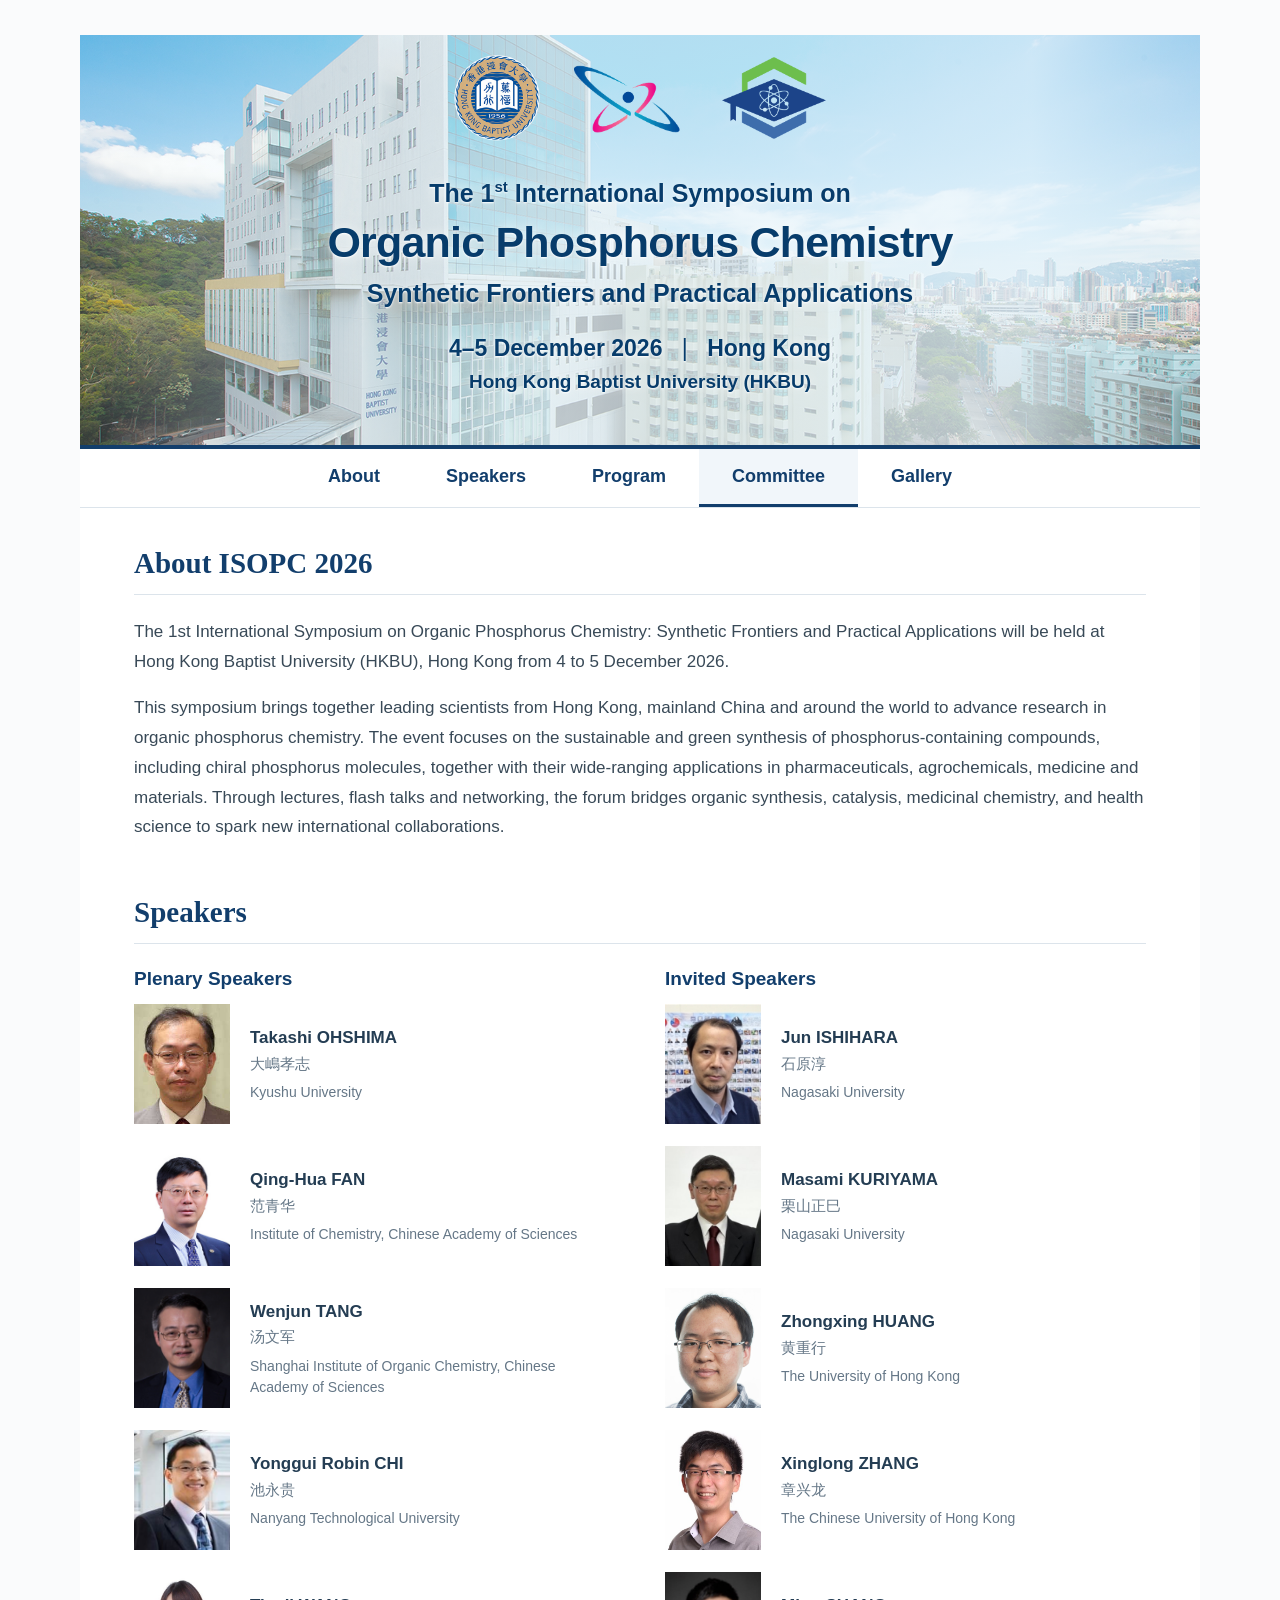
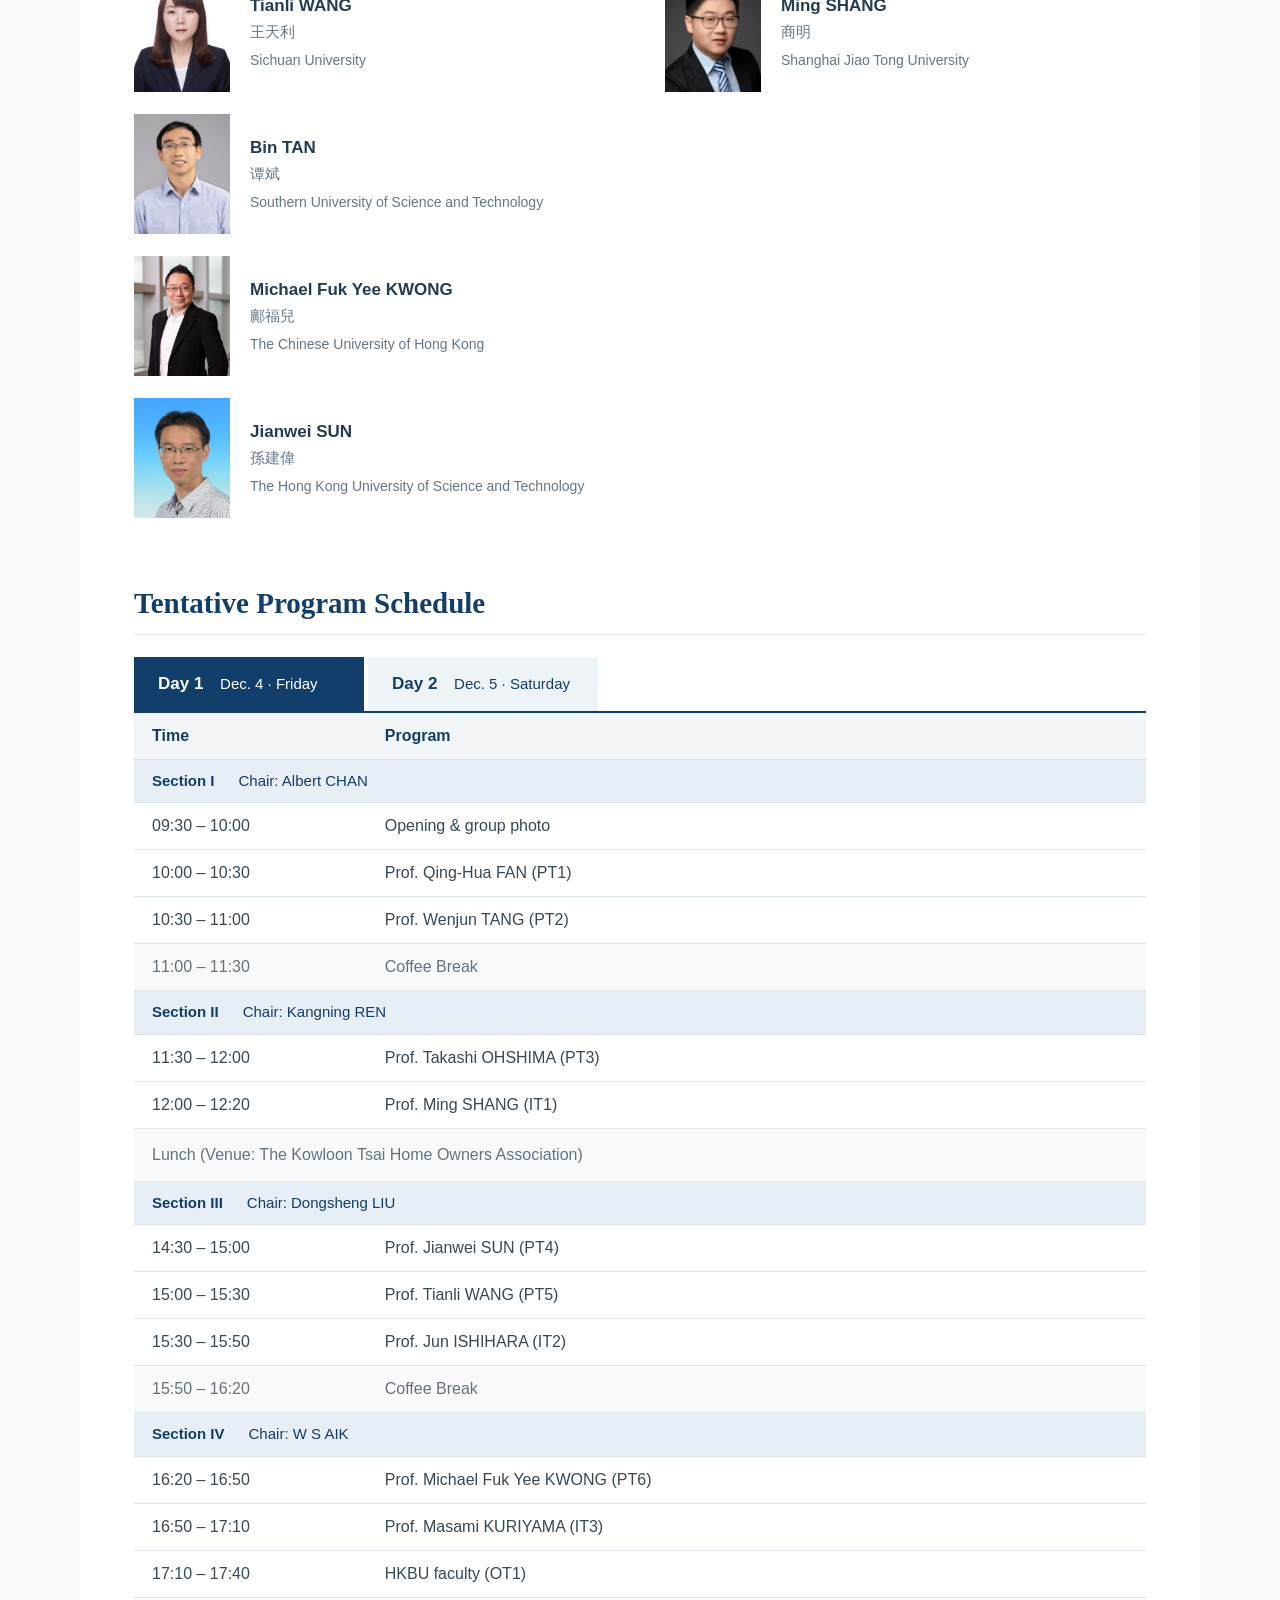
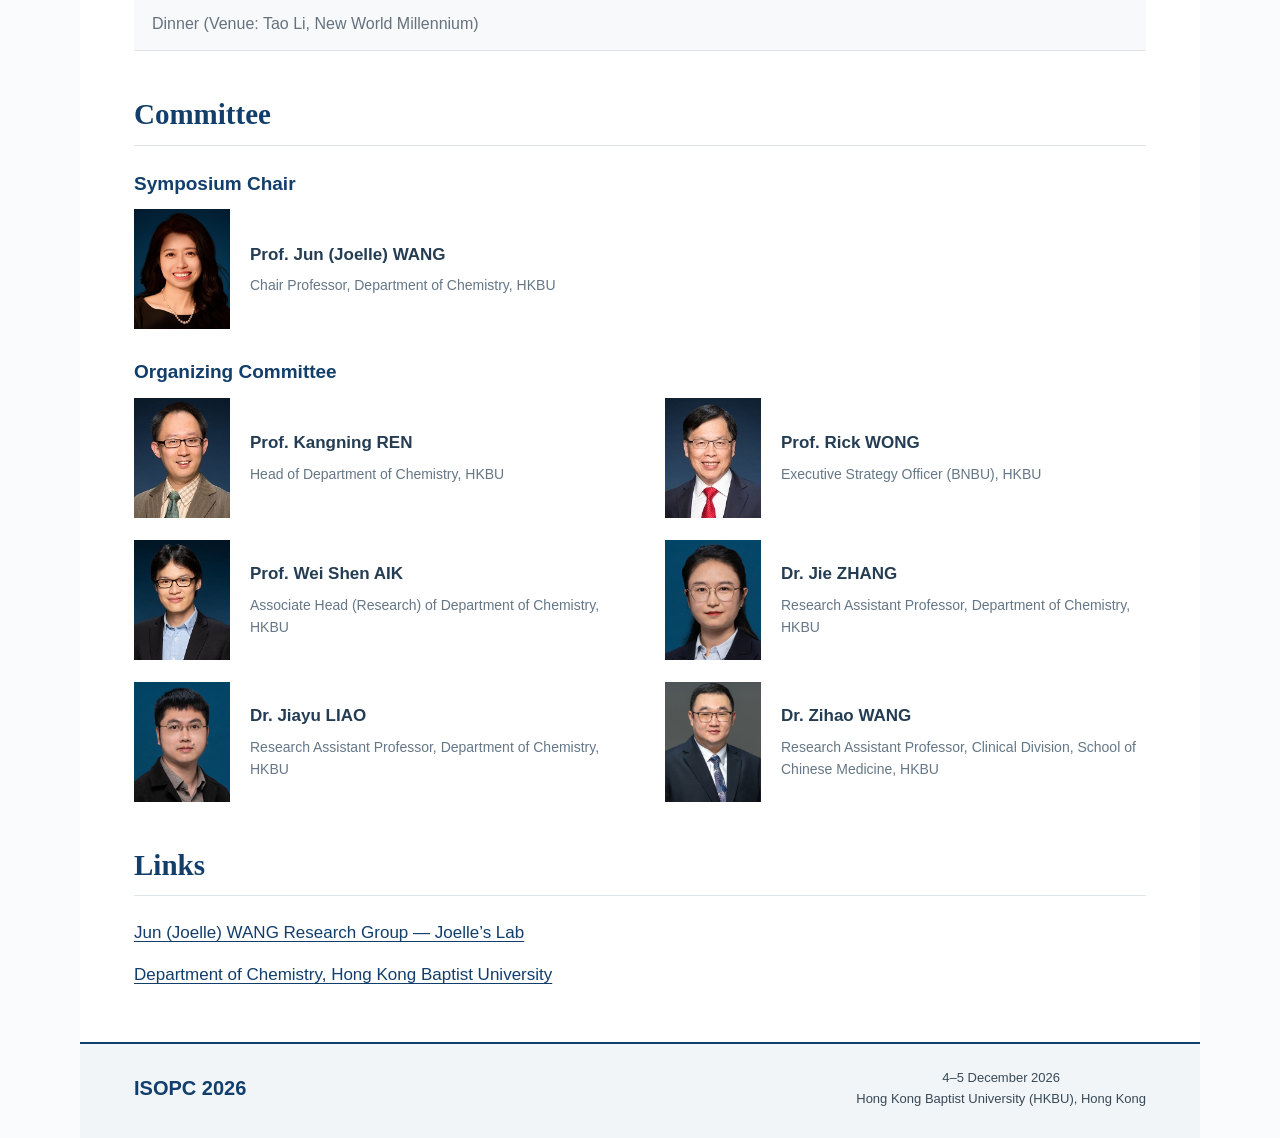
==== commit a5a780c3: "Update November program and add Wenjun Tang as plenary speaker" ====
--- a/index.html
+++ b/index.html
@@ -2,7 +2,7 @@
 <html lang="en"><head><meta charset="utf-8"><meta name="viewport" content="width=device-width, initial-scale=1">
 <title>ISOPC 2026 | Organic Phosphorus Chemistry</title>
 <meta name="description" content="The 1st International Symposium on Organic Phosphorus Chemistry: Synthetic Frontiers and Practical Applications. 4–5 December 2026, Hong Kong Baptist University.">
-<link rel="stylesheet" href="styles.css?v=a223895dbf76"><script src="script.js?v=cbb3435031d7" defer></script></head>
+<link rel="stylesheet" href="styles.css?v=cc171dab33d5"><script src="script.js?v=cbb3435031d7" defer></script></head>
 <body><a class="skip" href="#main">Skip to content</a>
 <header class="conference-header" id="top">
 <div class="banner" aria-labelledby="conference-title">
@@ -22,6 +22,7 @@
 <div class="speakers-band"><section class="section wrap" id="speakers" aria-labelledby="speakers-title"><div class="section-heading"><h2 id="speakers-title">Speakers</h2></div><div class="speaker-groups"><div><h3>Plenary Speakers</h3><ul class="people">
 <li class="speaker"><div class="speaker-portrait portrait-ohshima"><img src="assets/speakers/ohshima.jpg" alt="Takashi OHSHIMA" width="96" height="120" decoding="async"></div><div class="speaker-details"><div class="speaker-name"><span>Takashi OHSHIMA</span><span lang="zh">大嶋孝志</span></div><p class="speaker-affiliation">Kyushu University</p></div></li>
 <li class="speaker"><div class="speaker-portrait portrait-fan"><img src="assets/speakers/fan.jpg" alt="Qing-Hua FAN" width="96" height="120" decoding="async"></div><div class="speaker-details"><div class="speaker-name"><span>Qing-Hua FAN</span><span lang="zh">范青华</span></div><p class="speaker-affiliation">Institute of Chemistry, Chinese Academy of Sciences</p></div></li>
+<li class="speaker"><div class="speaker-portrait portrait-tang"><img src="assets/speakers/tang.png" alt="Wenjun TANG" width="96" height="120" decoding="async"></div><div class="speaker-details"><div class="speaker-name"><span>Wenjun TANG</span><span lang="zh">汤文军</span></div><p class="speaker-affiliation">Shanghai Institute of Organic Chemistry, Chinese Academy of Sciences</p></div></li>
 <li class="speaker"><div class="speaker-portrait portrait-chi"><img src="assets/speakers/chi.jpg" alt="Yonggui Robin CHI" width="96" height="120" decoding="async"></div><div class="speaker-details"><div class="speaker-name"><span>Yonggui Robin CHI</span><span lang="zh">池永贵</span></div><p class="speaker-affiliation">Nanyang Technological University</p></div></li>
 <li class="speaker"><div class="speaker-portrait portrait-wang"><img src="assets/speakers/wang.png" alt="Tianli WANG" width="96" height="120" decoding="async"></div><div class="speaker-details"><div class="speaker-name"><span>Tianli WANG</span><span lang="zh">王天利</span></div><p class="speaker-affiliation">Sichuan University</p></div></li>
 <li class="speaker"><div class="speaker-portrait portrait-tan"><img src="assets/speakers/tan.png" alt="Bin TAN" width="96" height="120" decoding="async"></div><div class="speaker-details"><div class="speaker-name"><span>Bin TAN</span><span lang="zh">谭斌</span></div><p class="speaker-affiliation">Southern University of Science and Technology</p></div></li>
@@ -34,7 +35,38 @@
 <li class="speaker"><div class="speaker-portrait portrait-zhang"><img src="assets/speakers/zhang.jpg" alt="Xinglong ZHANG" width="96" height="120" decoding="async"></div><div class="speaker-details"><div class="speaker-name"><span>Xinglong ZHANG</span><span lang="zh">章兴龙</span></div><p class="speaker-affiliation">The Chinese University of Hong Kong</p></div></li>
 <li class="speaker"><div class="speaker-portrait portrait-shang"><img src="assets/speakers/shang.jpg" alt="Ming SHANG" width="96" height="120" decoding="async"></div><div class="speaker-details"><div class="speaker-name"><span>Ming SHANG</span><span lang="zh">商明</span></div><p class="speaker-affiliation">Shanghai Jiao Tong University</p></div></li>
 </ul></div></div></section></div>
-<section class="section wrap program" id="program" aria-labelledby="program-title"><div class="section-heading"><h2 id="program-title">Tentative Program Schedule</h2></div><div class="schedule"><div class="day-tabs" role="tablist" aria-label="Program day"><button id="tab-day1" role="tab" aria-selected="true" aria-controls="day1" tabindex="0">Day 1 <span>Dec. 4 · Friday</span></button><button id="tab-day2" role="tab" aria-selected="false" aria-controls="day2" tabindex="-1">Day 2 <span>Dec. 5 · Saturday</span></button></div><div id="day1" class="day-panel" role="tabpanel" aria-labelledby="tab-day1" tabindex="0"><h3 class="print-day">Dec. 4 (Friday) Day 1</h3><table><caption class="sr-only">Dec. 4 (Friday) Day 1</caption><thead><tr><th scope="col">Time</th><th scope="col">Program</th></tr></thead><tbody><tr class=""><td>09:30 – 10:00</td><td>Opening &amp; group photo</td></tr><tr class=""><td>10:00 – 10:40</td><td>Plenary Talk (PT1)</td></tr><tr class=""><td>10:40 – 11:05</td><td>Invited Talks (IT1)</td></tr><tr class="break-row"><td>11:05 – 11:35</td><td>Coffee Break &amp; Networking</td></tr><tr class=""><td>11:35 – 12:00</td><td>Invited Talks (IT2)</td></tr><tr class=""><td>12:00 – 12:25</td><td>Invited Talks (IT3)</td></tr><tr class="break-row"><td>12:30 – 14:00</td><td>Lunch Break</td></tr><tr class=""><td>14:00 – 14:40</td><td>Plenary Talk (PT2)</td></tr><tr class=""><td>14:40 – 15:05</td><td>Invited Talks (IT4)</td></tr><tr class="break-row"><td>15:05 – 15:35</td><td>Coffee Break &amp; Networking</td></tr><tr class=""><td>15:35 – 16:15</td><td>Plenary Talk (PT3)</td></tr><tr class=""><td>16:15 – 16:40</td><td>Invited Talks (IT5)</td></tr><tr class=""><td>16:40 – 17:05</td><td>Invited Talks (IT6)</td></tr><tr class=""><td>17:05 – 17:35</td><td>Flash talks 1 (HKBU faculty)</td></tr><tr class="break-row"><td>18:00 – 20:00</td><td>Dinner</td></tr></tbody></table></div><div id="day2" class="day-panel" role="tabpanel" aria-labelledby="tab-day2" tabindex="0" hidden><h3 class="print-day">Dec. 5 (Saturday) Day 2</h3><table><caption class="sr-only">Dec. 5 (Saturday) Day 2</caption><thead><tr><th scope="col">Time</th><th scope="col">Program</th></tr></thead><tbody><tr class=""><td>09:30 – 10:10</td><td>Plenary Talk (PT4)</td></tr><tr class=""><td>10:10 – 10:50</td><td>Plenary Talk (PT5)</td></tr><tr class="break-row"><td>10:50 – 11:20</td><td>Coffee Break &amp; Networking</td></tr><tr class=""><td>11:20 – 11:45</td><td>Invited Talks (IT7)</td></tr><tr class=""><td>11:45 – 12:15</td><td>Flash talks 2 (HKBU Postdoc and RPG students)</td></tr><tr class="break-row"><td>12:30 – 14:00</td><td>Lunch Break</td></tr><tr class="break-row"><td>15:00 – 18:00</td><td>Sei Kung Excursion</td></tr><tr class="break-row"><td>18:00 – 20:00</td><td>Dinner</td></tr></tbody></table></div></div></section>
+<section class="section wrap program" id="program" aria-labelledby="program-title"><div class="section-heading"><h2 id="program-title">Tentative Program Schedule</h2></div><div class="schedule"><div class="day-tabs" role="tablist" aria-label="Program day"><button id="tab-day1" role="tab" aria-selected="true" aria-controls="day1" tabindex="0">Day 1 <span>Dec. 4 · Friday</span></button><button id="tab-day2" role="tab" aria-selected="false" aria-controls="day2" tabindex="-1">Day 2 <span>Dec. 5 · Saturday</span></button></div><div id="day1" class="day-panel" role="tabpanel" aria-labelledby="tab-day1" tabindex="0"><h3 class="print-day">Dec. 4 (Friday) Day 1</h3><table class="program-table"><caption class="sr-only">Dec. 4 (Friday) Day 1</caption><thead><tr><th scope="col">Time</th><th scope="col">Program</th></tr></thead><tbody>
+<tr class="session-row"><th colspan="2">Section I<span class="session-chair">Chair: Albert CHAN</span></th></tr>
+<tr><td>09:30 – 10:00</td><td>Opening &amp; group photo</td></tr>
+<tr><td>10:00 – 10:30</td><td>Prof. Qing-Hua FAN (PT1)</td></tr>
+<tr><td>10:30 – 11:00</td><td>Prof. Wenjun TANG (PT2)</td></tr>
+<tr class="break-row"><td>11:00 – 11:30</td><td>Coffee Break</td></tr>
+<tr class="session-row"><th colspan="2">Section II<span class="session-chair">Chair: Kangning REN</span></th></tr>
+<tr><td>11:30 – 12:00</td><td>Prof. Takashi OHSHIMA (PT3)</td></tr>
+<tr><td>12:00 – 12:20</td><td>Prof. Ming SHANG (IT1)</td></tr>
+<tr class="break-row meal-row"><td colspan="2">Lunch (Venue: The Kowloon Tsai Home Owners Association)</td></tr>
+<tr class="session-row"><th colspan="2">Section III<span class="session-chair">Chair: Dongsheng LIU</span></th></tr>
+<tr><td>14:30 – 15:00</td><td>Prof. Jianwei SUN (PT4)</td></tr>
+<tr><td>15:00 – 15:30</td><td>Prof. Tianli WANG (PT5)</td></tr>
+<tr><td>15:30 – 15:50</td><td>Prof. Jun ISHIHARA (IT2)</td></tr>
+<tr class="break-row"><td>15:50 – 16:20</td><td>Coffee Break</td></tr>
+<tr class="session-row"><th colspan="2">Section IV<span class="session-chair">Chair: W S AIK</span></th></tr>
+<tr><td>16:20 – 16:50</td><td>Prof. Michael Fuk Yee KWONG (PT6)</td></tr>
+<tr><td>16:50 – 17:10</td><td>Prof. Masami KURIYAMA (IT3)</td></tr>
+<tr><td>17:10 – 17:40</td><td>HKBU faculty (OT1)</td></tr>
+<tr class="break-row meal-row"><td colspan="2">Dinner (Venue: Tao Li, New World Millennium)</td></tr></tbody></table></div>
+<div id="day2" class="day-panel" role="tabpanel" aria-labelledby="tab-day2" tabindex="0" hidden><h3 class="print-day">Dec. 5 (Saturday) Day 2</h3><table class="program-table"><caption class="sr-only">Dec. 5 (Saturday) Day 2</caption><thead><tr><th scope="col">Time</th><th scope="col">Program</th></tr></thead><tbody>
+<tr class="session-row"><th colspan="2">Section V<span class="session-chair">Chair: Rick WONG</span></th></tr>
+<tr><td>09:30 – 10:00</td><td>Prof. Yonggui Robin CHI (PT7)</td></tr>
+<tr><td>10:00 – 10:20</td><td>Prof. Zhongxing HUANG (IT4)</td></tr>
+<tr class="break-row"><td>10:20 – 10:50</td><td>Coffee Break</td></tr>
+<tr class="session-row"><th colspan="2">Section VI<span class="session-chair">Chair: Joelle WANG</span></th></tr>
+<tr><td>10:50 – 11:20</td><td>Prof. Bin TAN (PT8)</td></tr>
+<tr><td>11:20 – 11:50</td><td>Prof. Xinglong ZHANG (IT5)</td></tr>
+<tr><td>11:50 – 12:20</td><td>HKBU Postdoc and RPG students (OT2)</td></tr>
+<tr class="break-row meal-row"><td colspan="2">Lunch (Venue: Shatin Royal Park Hotel)</td></tr>
+<tr class="break-row"><td>15:00 – 18:00</td><td>Sai Kung Hiking</td></tr>
+<tr class="break-row meal-row"><td colspan="2">Dinner (Venue: Sai Kung)</td></tr></tbody></table></div></div></section>
 <section class="section wrap committee" id="committee" aria-labelledby="committee-title"><div class="section-heading"><h2 id="committee-title">Committee</h2></div><div class="committee-content"><h3>Symposium Chair</h3><div class="chair"><div class="committee-card"><div class="committee-portrait"><img src="assets/committee/junwang.jpg" alt="Prof. Jun (Joelle) WANG" width="96" height="120" decoding="async"></div><div class="committee-details"><h4>Prof. Jun (Joelle) WANG</h4><p>Chair Professor, Department of Chemistry, HKBU</p></div></div></div><h3>Organizing Committee</h3><ul class="committee-list"><li><div class="committee-card"><div class="committee-portrait"><img src="assets/committee/ren.jpg" alt="Prof. Kangning REN" width="96" height="120" decoding="async"></div><div class="committee-details"><h4>Prof. Kangning REN</h4><p>Head of Department of Chemistry, HKBU</p></div></div></li><li><div class="committee-card"><div class="committee-portrait"><img src="assets/committee/wkwong.jpg" alt="Prof. Rick WONG" width="96" height="120" decoding="async"></div><div class="committee-details"><h4>Prof. Rick WONG</h4><p>Executive Strategy Officer (BNBU), HKBU</p></div></div></li><li><div class="committee-card"><div class="committee-portrait"><img src="assets/committee/aik.jpg" alt="Prof. Wei Shen AIK" width="96" height="120" decoding="async"></div><div class="committee-details"><h4>Prof. Wei Shen AIK</h4><p>Associate Head (Research) of Department of Chemistry, HKBU</p></div></div></li><li><div class="committee-card"><div class="committee-portrait"><img src="assets/committee/zhangjie.jpg" alt="Dr. Jie ZHANG" width="96" height="120" decoding="async"></div><div class="committee-details"><h4>Dr. Jie ZHANG</h4><p>Research Assistant Professor, Department of Chemistry, HKBU</p></div></div></li>
 <li><div class="committee-card"><div class="committee-portrait"><img src="assets/committee/jiayu.jpg" alt="Dr. Jiayu LIAO" width="96" height="120" decoding="async"></div><div class="committee-details"><h4>Dr. Jiayu LIAO</h4><p>Research Assistant Professor, Department of Chemistry, HKBU</p></div></div></li>
 <li><div class="committee-card"><div class="committee-portrait"><img src="assets/committee/zihao.jpg" alt="Dr. Zihao WANG" width="96" height="120" decoding="async"></div><div class="committee-details"><h4>Dr. Zihao WANG</h4><p>Research Assistant Professor, Clinical Division, School of Chinese Medicine, HKBU</p></div></div></li></ul></div></section><section class="section wrap related-links" id="links" aria-labelledby="links-title">
--- a/styles.css
+++ b/styles.css
@@ -51,6 +51,8 @@
 .speaker-details .speaker-name [lang=zh]{font-weight:400;font-size:15px;margin-top:2px}
 .speaker-details .speaker-affiliation{margin-top:7px;font-size:14px;line-height:1.5}
 /* Display-only framing: original official photographs remain intact. */
+/* Frame Tang’s official half-length photo as a head-and-shoulders portrait. */
+.portrait-tang img{position:absolute;max-width:none;width:170%;height:auto;left:-27%;top:-6%}
 .portrait-kuriyama img{position:absolute;max-width:none;width:480%;height:auto;left:-196%;top:-28%}
 @media(min-width:541px) and (max-width:760px){.speaker-groups{display:block}.speaker-groups>div+div{margin-top:30px}}
 @media(max-width:540px){.speaker-details{padding-left:16px}.people .speaker{margin-bottom:20px}.speaker-details .speaker-name{font-size:16px}}
@@ -88,3 +90,9 @@
 .floating-back-top:hover{background:#1e547e;color:#fff;text-decoration:none}
 @media(max-width:540px){.floating-back-top{right:14px;bottom:16px;bottom:calc(16px + env(safe-area-inset-bottom,0px));width:44px;height:44px}}
 @media print{.floating-back-top{display:none!important}}
+
+/* Session headers keep chair information readable without a narrow third column. */
+.program-table .session-row th{width:auto;white-space:normal;background:#e7eef5;color:#123e6c;padding:10px 18px;font-size:15px}
+.session-chair{display:inline-block;margin-left:24px;font-weight:400}
+.program-table .meal-row td{width:auto;white-space:normal;font-size:16px;padding-top:14px;padding-bottom:14px}
+@media(max-width:540px){.program-table .session-row th{padding:10px 9px;font-size:14px}.session-chair{display:block;margin:3px 0 0}.program-table .meal-row td{font-size:14px}}
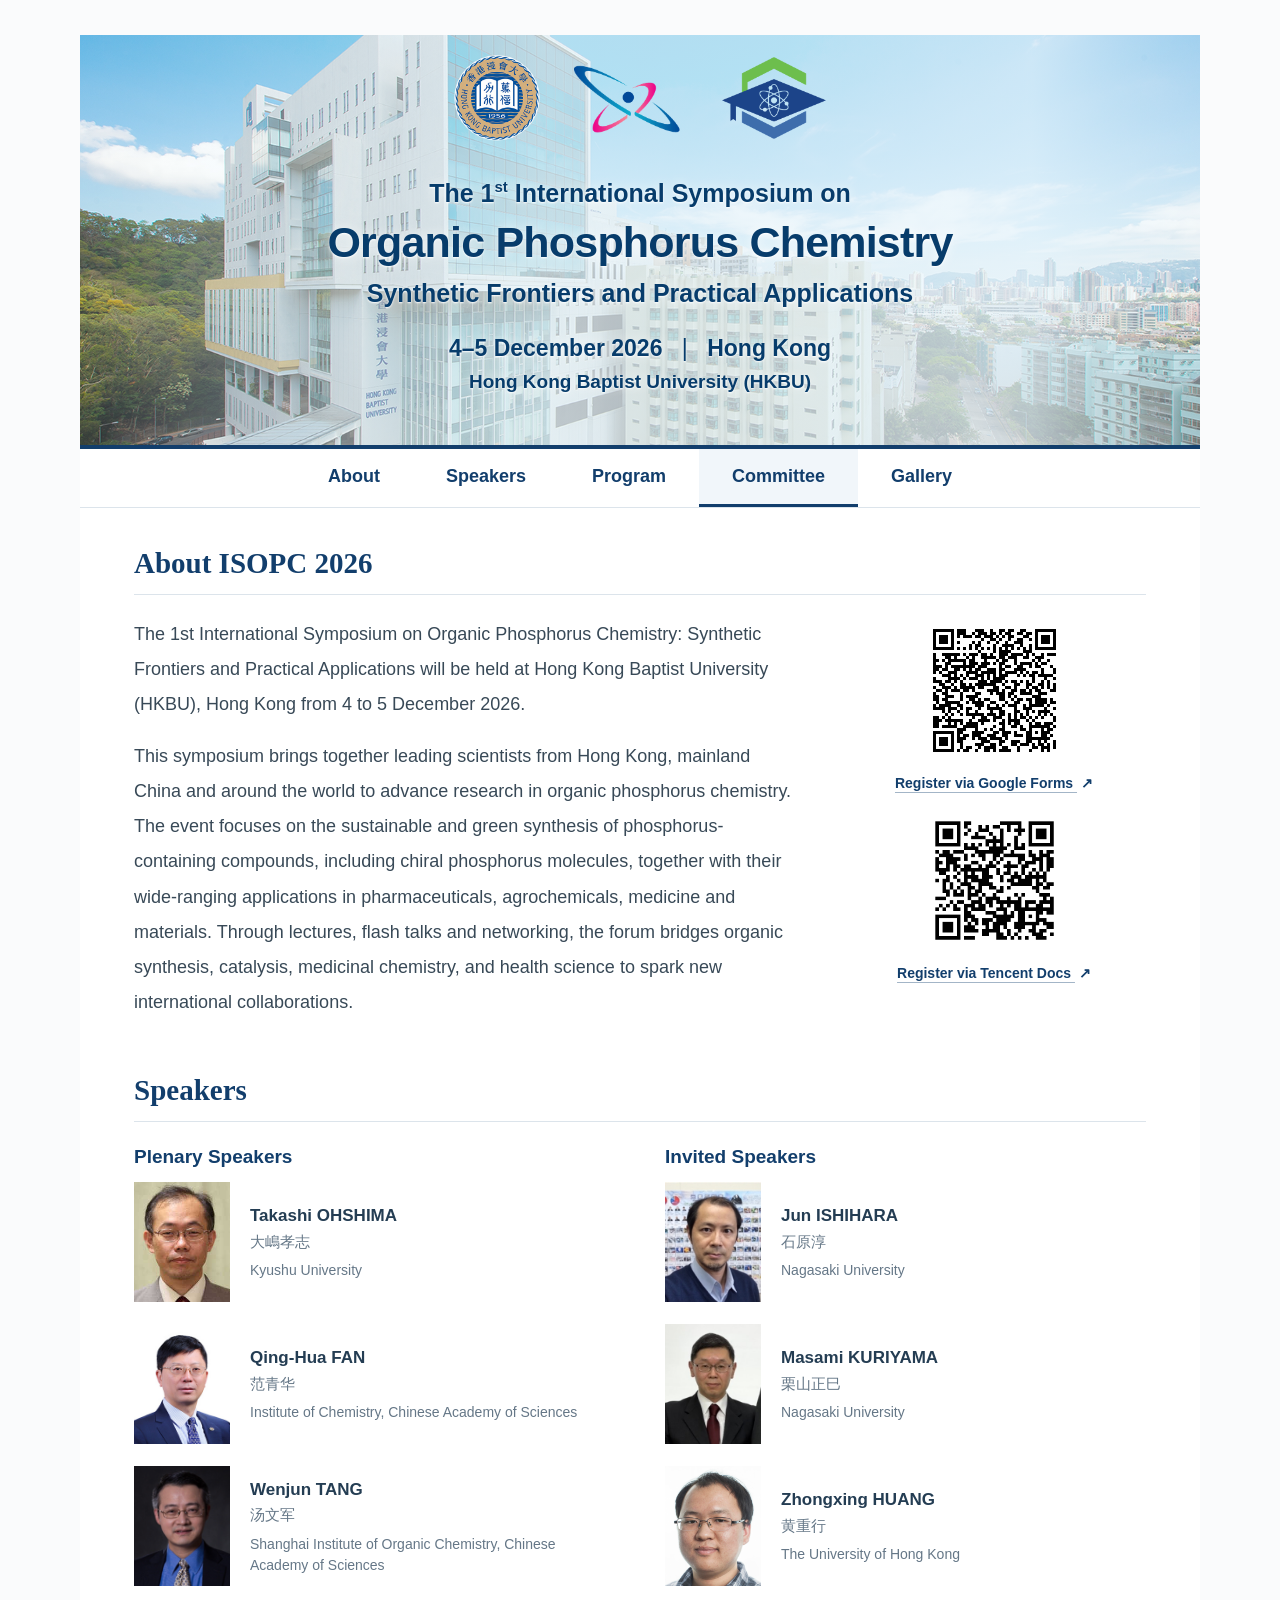
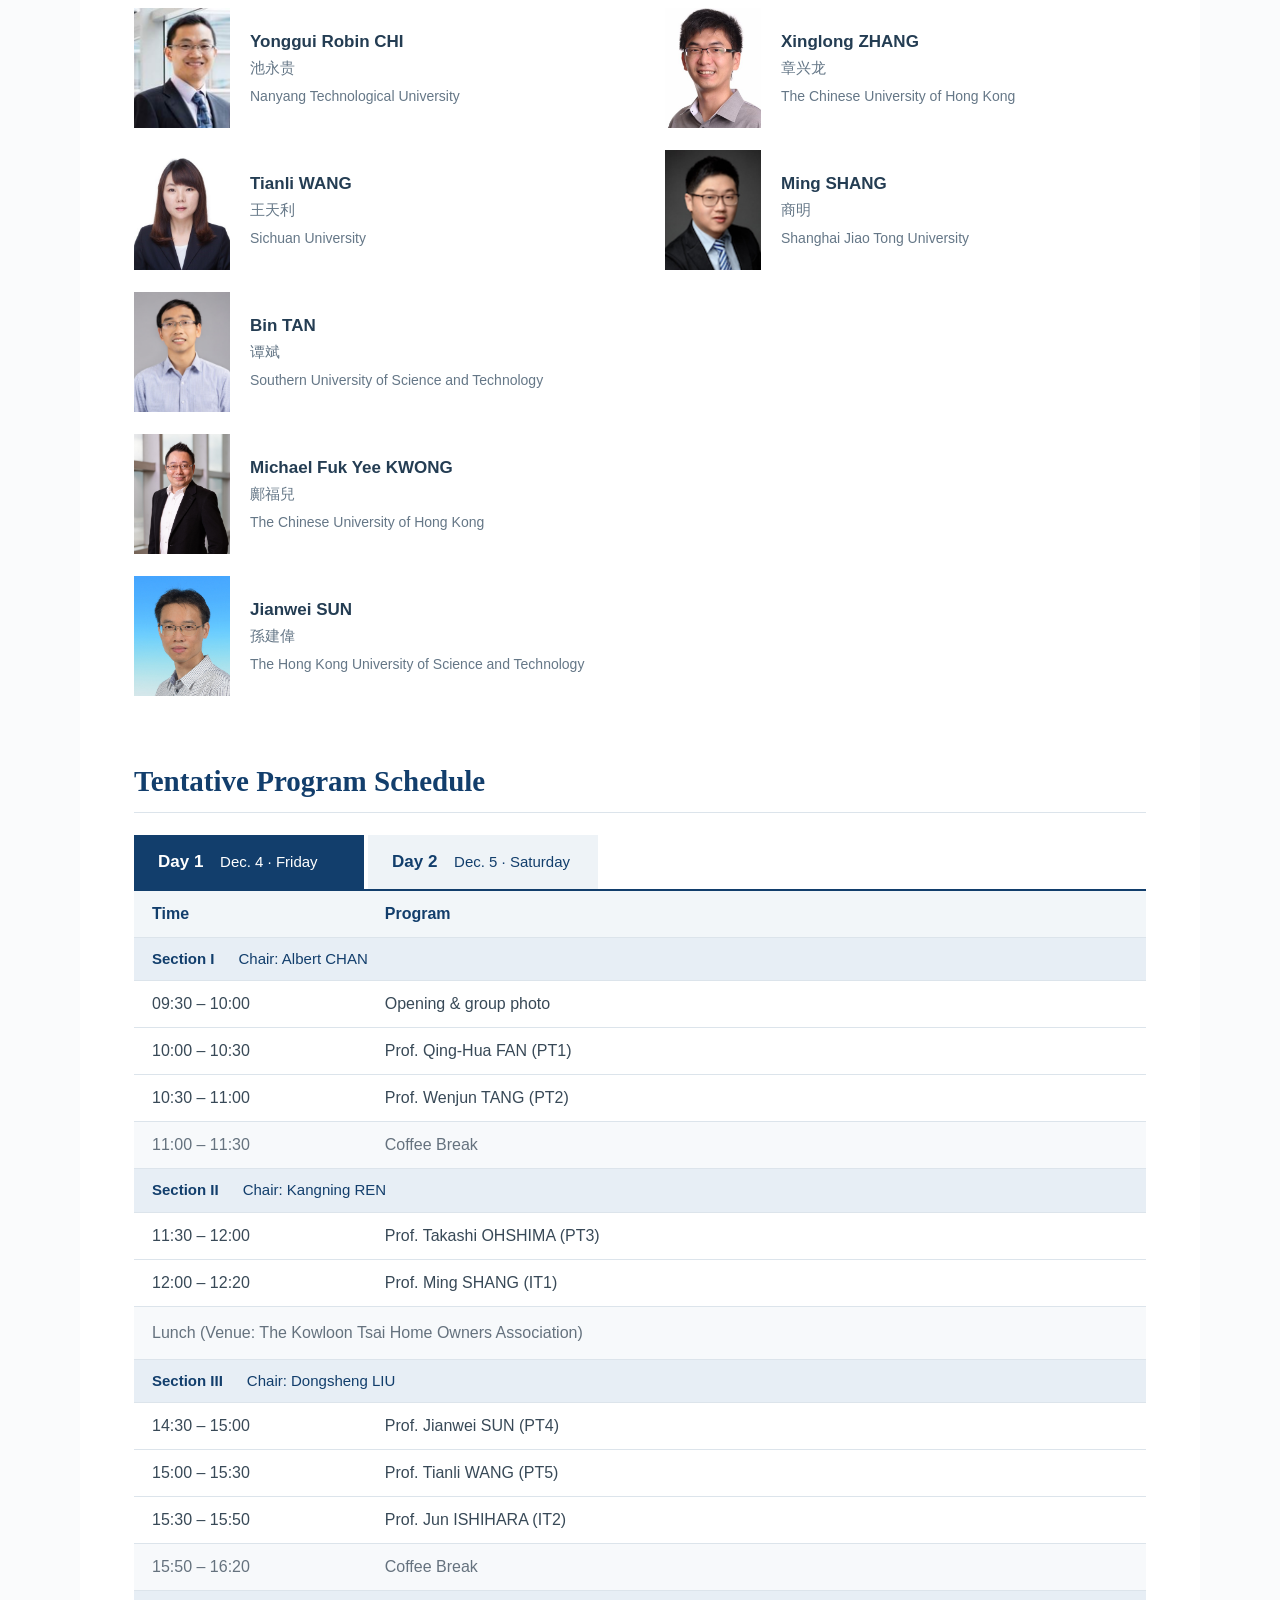
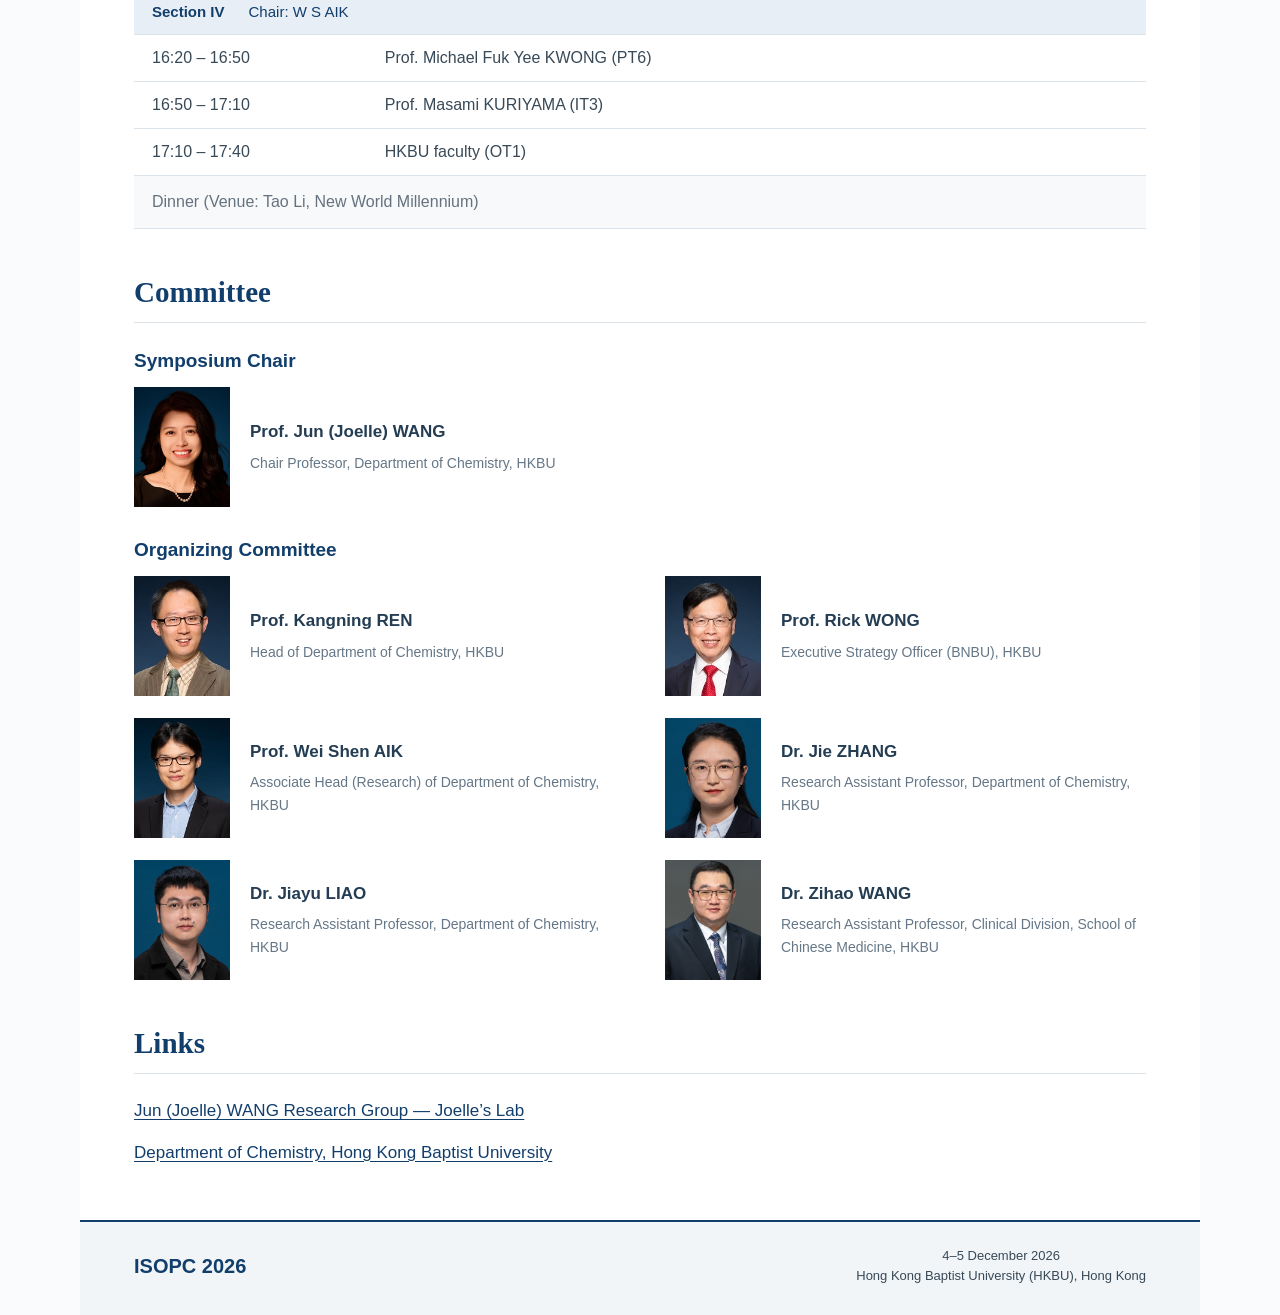
==== commit bc01f7ee: "Add Google Forms and Tencent registration links beside About" ====
--- a/index.html
+++ b/index.html
@@ -2,7 +2,7 @@
 <html lang="en"><head><meta charset="utf-8"><meta name="viewport" content="width=device-width, initial-scale=1">
 <title>ISOPC 2026 | Organic Phosphorus Chemistry</title>
 <meta name="description" content="The 1st International Symposium on Organic Phosphorus Chemistry: Synthetic Frontiers and Practical Applications. 4–5 December 2026, Hong Kong Baptist University.">
-<link rel="stylesheet" href="styles.css?v=cc171dab33d5"><script src="script.js?v=cbb3435031d7" defer></script></head>
+<link rel="stylesheet" href="styles.css?v=b2a44c9de4be"><script src="script.js?v=cbb3435031d7" defer></script></head>
 <body><a class="skip" href="#main">Skip to content</a>
 <header class="conference-header" id="top">
 <div class="banner" aria-labelledby="conference-title">
@@ -18,7 +18,19 @@
 <p class="banner-venue">Hong Kong Baptist University (HKBU)</p></div>
 </div>
 <nav aria-label="Main navigation"><a href="#about" class="active">About</a><a href="#speakers">Speakers</a><a href="#program">Program</a><a href="#committee">Committee</a><a href="gallery.html">Gallery</a></nav>
-</header><main id="main"><section class="section wrap about" id="about" aria-labelledby="about-title"><div class="section-heading"><h2 id="about-title">About ISOPC 2026</h2></div><div class="about-copy"><p>The 1st International Symposium on Organic Phosphorus Chemistry: Synthetic Frontiers and Practical Applications will be held at Hong Kong Baptist University (HKBU), Hong Kong from 4 to 5 December 2026.</p><p>This symposium brings together leading scientists from Hong Kong, mainland China and around the world to advance research in organic phosphorus chemistry. The event focuses on the sustainable and green synthesis of phosphorus-containing compounds, including chiral phosphorus molecules, together with their wide-ranging applications in pharmaceuticals, agrochemicals, medicine and materials. Through lectures, flash talks and networking, the forum bridges organic synthesis, catalysis, medicinal chemistry, and health science to spark new international collaborations.</p></div></section>
+</header><main id="main"><section class="section wrap about" id="about" aria-labelledby="about-title"><div class="section-heading"><h2 id="about-title">About ISOPC 2026</h2></div><div class="about-layout"><div class="about-copy"><p>The 1st International Symposium on Organic Phosphorus Chemistry: Synthetic Frontiers and Practical Applications will be held at Hong Kong Baptist University (HKBU), Hong Kong from 4 to 5 December 2026.</p><p>This symposium brings together leading scientists from Hong Kong, mainland China and around the world to advance research in organic phosphorus chemistry. The event focuses on the sustainable and green synthesis of phosphorus-containing compounds, including chiral phosphorus molecules, together with their wide-ranging applications in pharmaceuticals, agrochemicals, medicine and materials. Through lectures, flash talks and networking, the forum bridges organic synthesis, catalysis, medicinal chemistry, and health science to spark new international collaborations.</p></div>
+<div class="registration-platforms">
+<figure class="registration-platform">
+<a class="registration-qr-link" href="https://docs.google.com/forms/d/e/1FAIpQLScmz08casLA5OiQFFHpl0nwjRgmYxy6BOfrhR1RJnkBpOKPfw/viewform" target="_blank" rel="noopener noreferrer" aria-label="Open ISOPC 2026 registration on Google Forms in a new tab"><img src="assets/registration-qr.png" alt="Google Forms registration QR code" width="490" height="490"></a>
+<figcaption><a class="registration-button" href="https://docs.google.com/forms/d/e/1FAIpQLScmz08casLA5OiQFFHpl0nwjRgmYxy6BOfrhR1RJnkBpOKPfw/viewform" target="_blank" rel="noopener noreferrer">Register via Google Forms <span aria-hidden="true">↗</span><span class="sr-only"> (opens in a new tab)</span></a></figcaption>
+</figure>
+<figure class="registration-platform">
+<a class="registration-qr-link" href="https://docs.qq.com/form/page/DRnRrQ1hZbHZwd01J" target="_blank" rel="noopener noreferrer" aria-label="Open ISOPC 2026 registration on Tencent Docs in a new tab"><img src="assets/registration-tencent-qr.png" alt="Tencent Docs registration QR code" width="410" height="410"></a>
+<figcaption><a class="registration-button" href="https://docs.qq.com/form/page/DRnRrQ1hZbHZwd01J" target="_blank" rel="noopener noreferrer">Register via Tencent Docs <span aria-hidden="true">↗</span><span class="sr-only"> (opens in a new tab)</span></a></figcaption>
+</figure>
+</div>
+</div>
+</section>
 <div class="speakers-band"><section class="section wrap" id="speakers" aria-labelledby="speakers-title"><div class="section-heading"><h2 id="speakers-title">Speakers</h2></div><div class="speaker-groups"><div><h3>Plenary Speakers</h3><ul class="people">
 <li class="speaker"><div class="speaker-portrait portrait-ohshima"><img src="assets/speakers/ohshima.jpg" alt="Takashi OHSHIMA" width="96" height="120" decoding="async"></div><div class="speaker-details"><div class="speaker-name"><span>Takashi OHSHIMA</span><span lang="zh">大嶋孝志</span></div><p class="speaker-affiliation">Kyushu University</p></div></li>
 <li class="speaker"><div class="speaker-portrait portrait-fan"><img src="assets/speakers/fan.jpg" alt="Qing-Hua FAN" width="96" height="120" decoding="async"></div><div class="speaker-details"><div class="speaker-name"><span>Qing-Hua FAN</span><span lang="zh">范青华</span></div><p class="speaker-affiliation">Institute of Chemistry, Chinese Academy of Sciences</p></div></li>
--- a/styles.css
+++ b/styles.css
@@ -96,3 +96,17 @@
 .session-chair{display:inline-block;margin-left:24px;font-weight:400}
 .program-table .meal-row td{width:auto;white-space:normal;font-size:16px;padding-top:14px;padding-bottom:14px}
 @media(max-width:540px){.program-table .session-row th{padding:10px 9px;font-size:14px}.session-chair{display:block;margin:3px 0 0}.program-table .meal-row td{font-size:14px}}
+
+/* Registration QR codes alongside the About introduction. */
+.about-layout{display:flex;align-items:flex-start;gap:48px}
+.about-layout .about-copy{flex:1;min-width:0;font-size:18px;line-height:1.95}
+.about-layout .about-copy p:first-child{margin-top:0}
+.registration-platforms{display:flex;flex-direction:column;gap:12px;flex:0 0 304px;margin:0}
+.registration-platform{margin:0;text-align:center;min-width:0}
+.registration-platform figcaption{line-height:1.5}
+.registration-qr-link{display:block;width:147px;max-width:100%;margin:0 auto 6px}
+.registration-qr-link img{display:block;width:100%;height:auto}
+.registration-button{display:inline-block;color:#123e6c;font-size:14px;font-weight:600;line-height:1.6;text-decoration:underline;text-underline-offset:4px;text-decoration-color:#a3b5c7}
+.registration-button:hover{color:#1e547e;text-decoration-color:currentColor}
+.registration-button span[aria-hidden]{display:inline-block;margin-left:4px}
+@media(max-width:900px){.about-layout{flex-direction:column;gap:24px}.about-layout .about-copy{font-size:17px;line-height:1.75}.registration-platforms{flex:auto;align-self:center;width:210px}}
